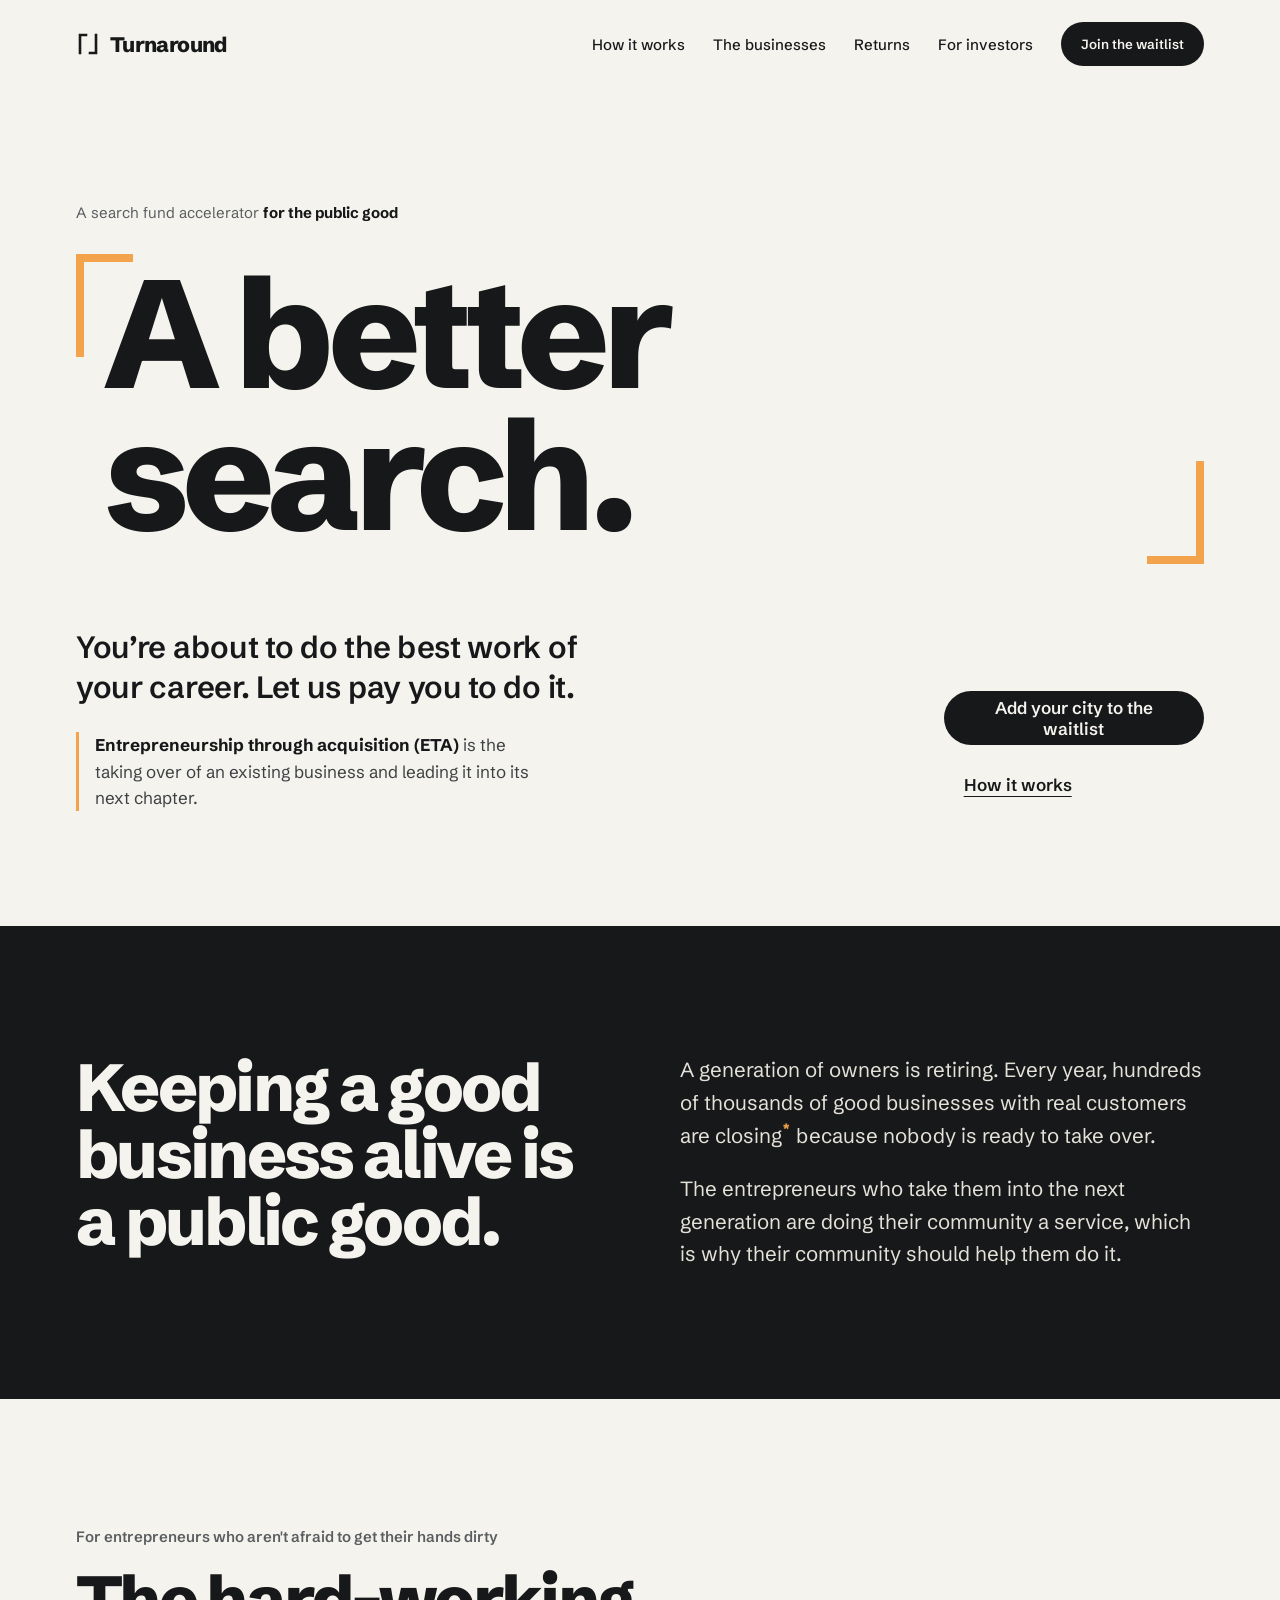
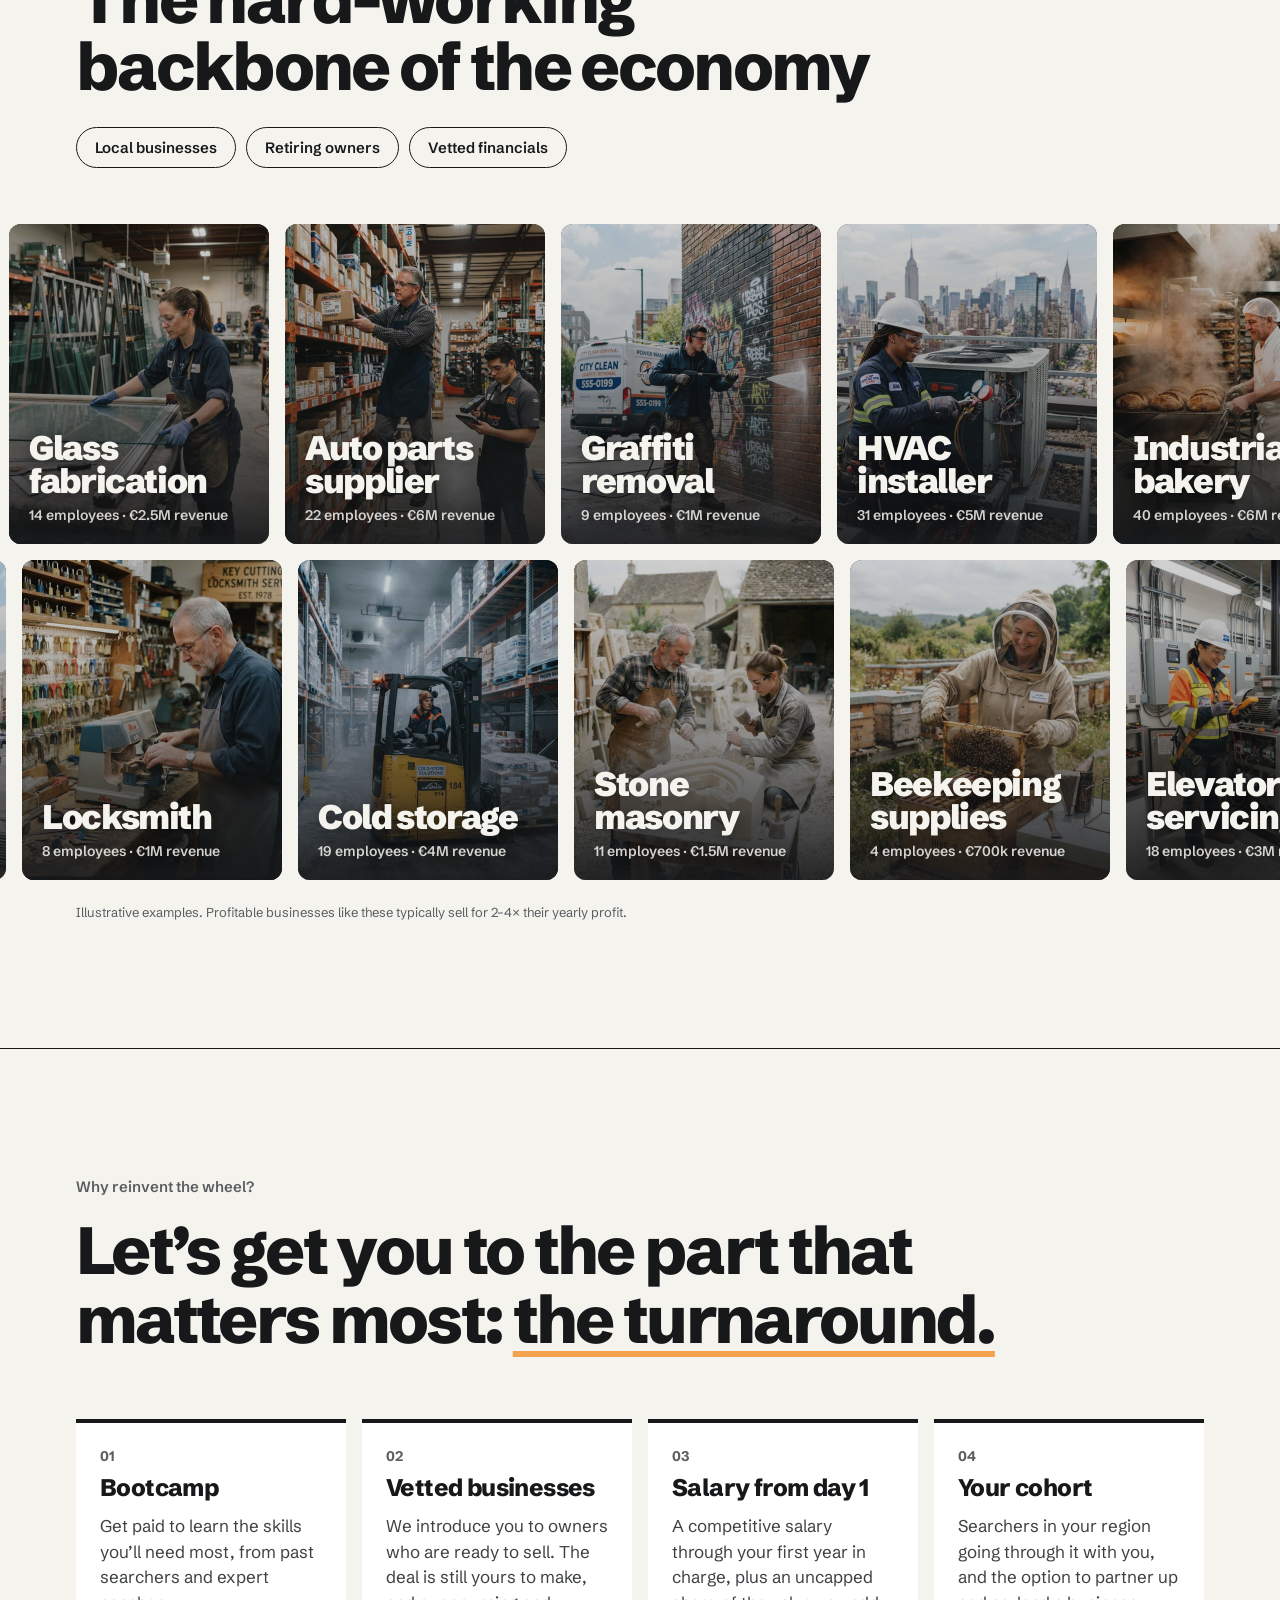
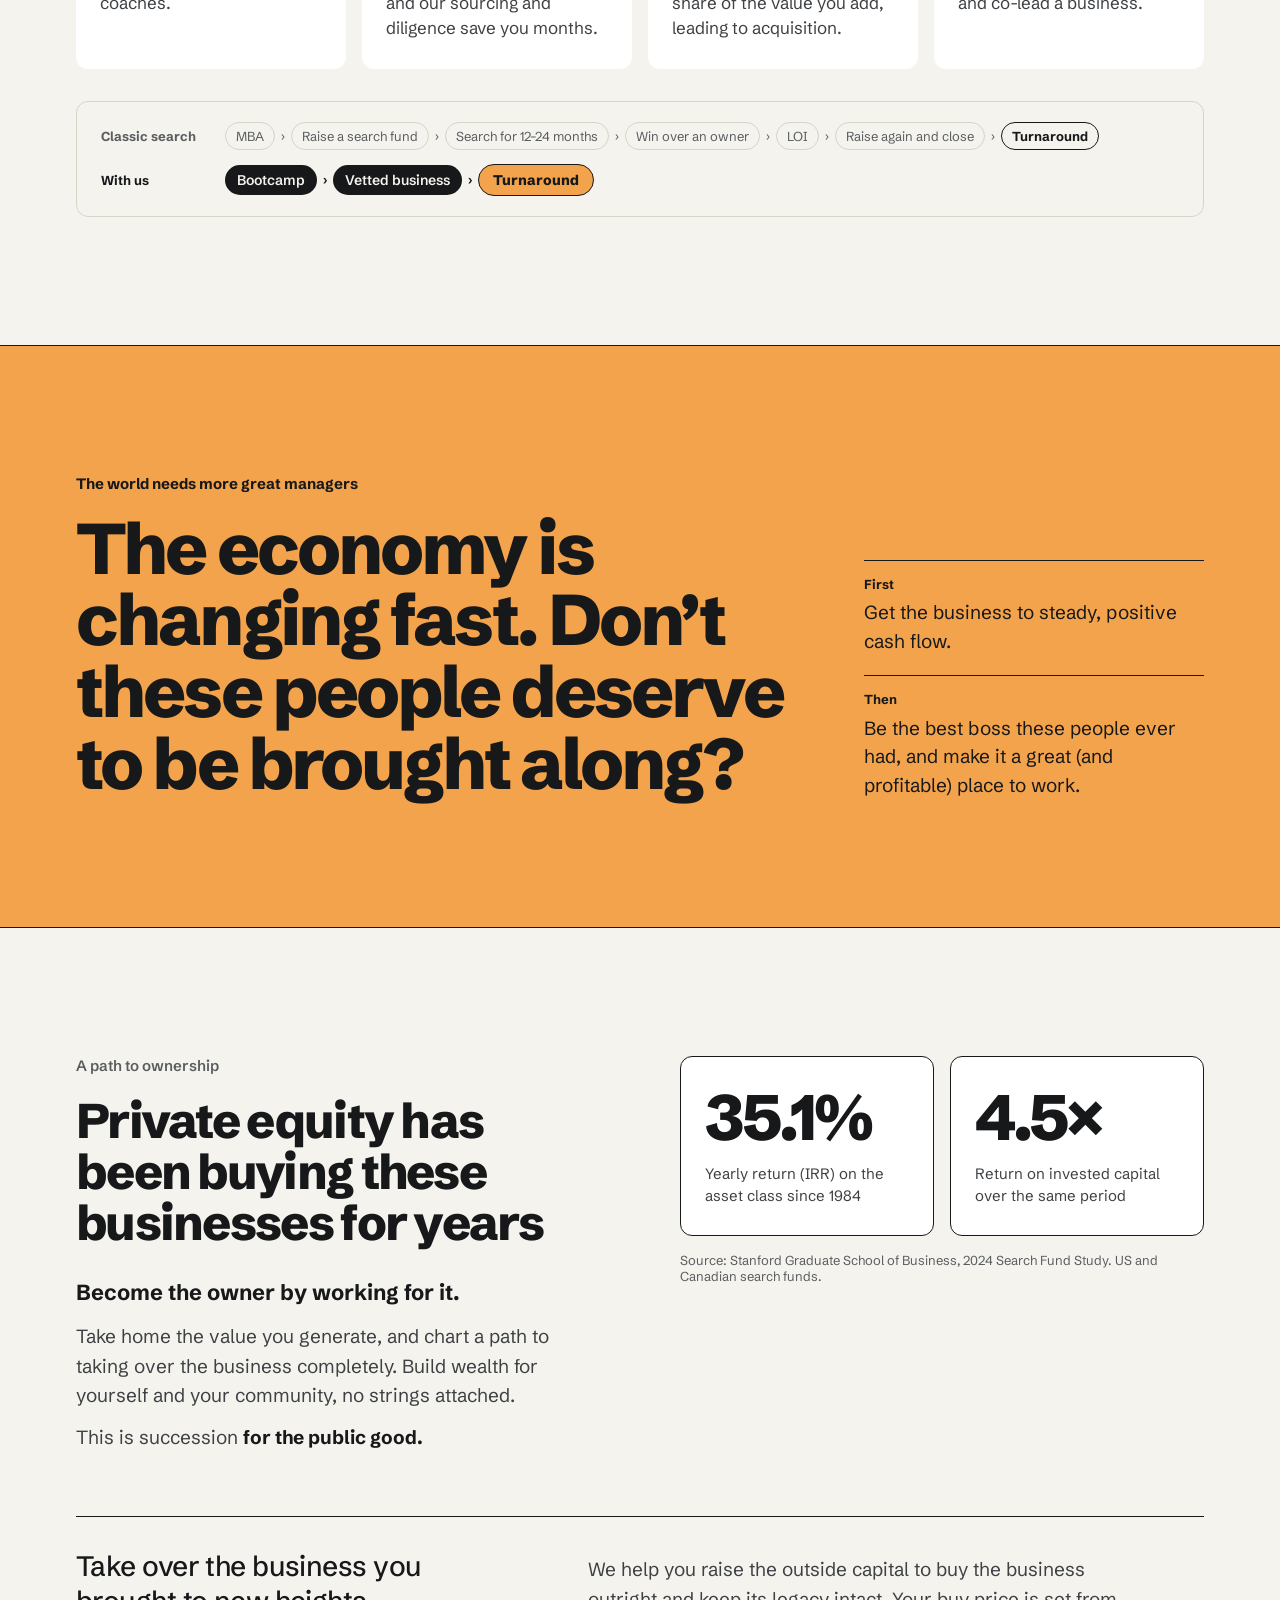
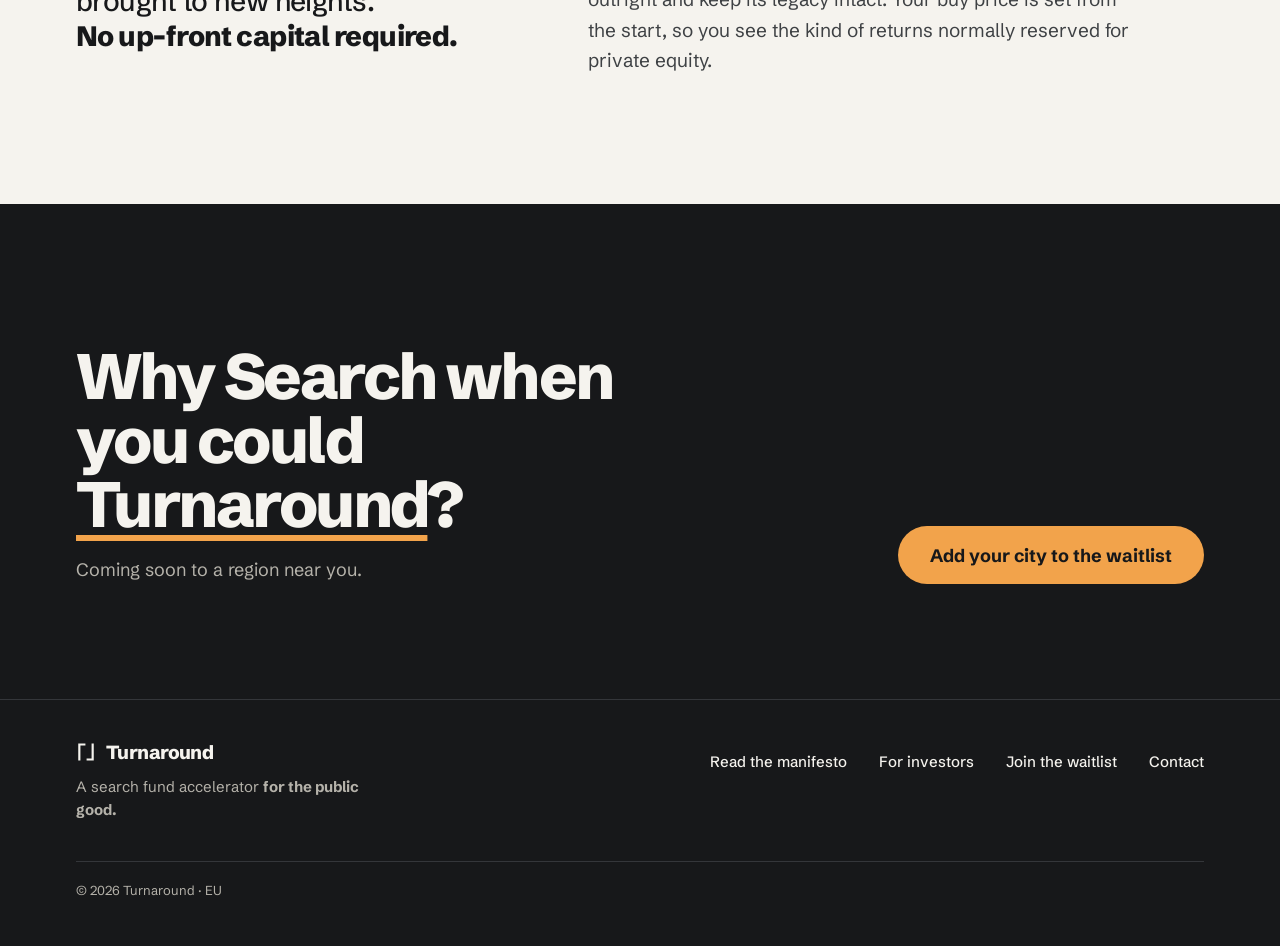
==== index.html @ 6a6eb56c "Trim the waitlist pop-up to title, city, email and button Co-Authored-By: Claude Opus 5.5 <noreply@a" ====
<!doctype html>
<html lang="en">
<head>
  <meta charset="utf-8" />
  <meta name="viewport" content="width=device-width, initial-scale=1, viewport-fit=cover" />
  <title>Turnaround · A better search</title>
  <meta name="description" content="A search fund accelerator for the public good. We pay entrepreneurs to take over and grow the local businesses their communities can't afford to lose." />

  <link rel="preconnect" href="https://fonts.googleapis.com" />
  <link rel="preconnect" href="https://fonts.gstatic.com" crossorigin />
  <link
    href="https://fonts.googleapis.com/css2?family=Schibsted+Grotesk:ital,wght@0,400..900;1,400..900&display=swap"
    rel="stylesheet"
  />

  <link rel="stylesheet" href="styles.css?v=30" />

  <!-- Microsoft Clarity -->
  <script type="text/javascript">
    (function(c,l,a,r,i,t,y){
        c[a]=c[a]||function(){(c[a].q=c[a].q||[]).push(arguments)};
        t=l.createElement(r);t.async=1;t.src="https://www.clarity.ms/tag/"+i;
        y=l.getElementsByTagName(r)[0];y.parentNode.insertBefore(t,y);
    })(window, document, "clarity", "script", "wi50pruf4h");
  </script>
</head>
<body>
  <div class="page">

    <!-- ================= NAV ================= -->
    <header>
      <nav class="wrap nav" aria-label="Main">
        <a href="#top" class="brand">
          <svg width="24" height="24" viewBox="0 0 24 24" aria-hidden="true"><path d="M10 3H4v18" fill="none" stroke="currentColor" stroke-width="2.6" stroke-linecap="square"/><path d="M14 21h6V3" fill="none" stroke="currentColor" stroke-width="2.6" stroke-linecap="square"/></svg>
          <span class="brand__name">Turnaround</span>
        </a>
        <div class="nav__links">
          <a href="#how">How it works</a>
          <a href="#local">The businesses</a>
          <a href="#value">Returns</a>
          <a href="investors.html">For investors</a>
          <button type="button" class="pill" data-waitlist-open>Join the waitlist</button>
        </div>
      </nav>
    </header>

    <main>

      <!-- ================= HERO ================= -->
      <section id="top" class="wrap hero" aria-labelledby="hero-title">
        <p class="tagline">A search fund accelerator <b>for the public good</b></p>
        <h1 id="hero-title" class="hero__title"><span class="bracketed">A better search.</span></h1>
        <div class="hero__foot">
          <div class="hero__copy">
            <p class="hero__lead">You&rsquo;re about to do the best work of your career. Let us pay you to do it.</p>
            <p class="hero__aside"><strong>Entrepreneurship through acquisition (ETA)</strong> is the taking over of an existing business and leading it into its next chapter.</p>
          </div>
          <div class="hero__actions">
            <button type="button" class="pill pill--lg" data-waitlist-open>Add your city to the waitlist</button>
            <a href="#how" class="text-link">How it works</a>
          </div>
        </div>
      </section>

      <!-- ================= PUBLIC GOOD ================= -->
      <section class="band" aria-labelledby="public-title">
        <div class="wrap section split">
          <h2 id="public-title" class="h2">Keeping a good business alive is a public good.</h2>
          <div>
            <p class="lead">A generation of owners is retiring. Every year, hundreds of thousands of good businesses with real customers are closing<button type="button" class="fn-ref" aria-expanded="false" aria-controls="fn-public" aria-label="Show source">*</button> because nobody is ready to take over.</p>
            <p class="lead">The entrepreneurs who take them into the next generation are doing their community a service, which is why their community should help them do it.</p>
            <p class="source" id="fn-public" hidden>In the EU alone, around 150,000 businesses and 600,000 jobs are at risk each year (<a href="https://www.eesc.europa.eu/en/news-media/eesc-info/112022/articles/102465">European Commission</a>). In the US, 2.3 million businesses owned by retiring baby boomers employ 24.7 million people (<a href="https://www.chicagofed.org/publications/profitwise-news-and-views/2020/rethinking-options-for-retiring-entrepreneurs">Federal Reserve Bank of Chicago</a>).</p>
          </div>
        </div>
      </section>

      <!-- ================= THE BUSINESSES ================= -->
      <section id="local" class="section" aria-labelledby="local-title">
        <div class="wrap">
          <p class="kicker">For entrepreneurs who aren't afraid to get their hands dirty</p>
          <h2 id="local-title" class="h2" style="max-width: 20ch;">The hard-working backbone of the economy</h2>
          <ul class="chips" aria-label="How we are organised">
            <li>Local businesses</li>
            <li>Retiring owners</li>
            <li>Vetted financials</li>
          </ul>
        </div>

        <!-- Each track is duplicated by marquee.js so the loop is seamless -->
        <div class="marquee marquee--first">
          <ul class="marquee__track" aria-label="Examples of businesses searchers take over">
            <li class="biz">
              <img src="images/glass-fabrication.jpg" alt="" loading="lazy" />
              <span class="biz__name">Glass fabrication</span>
              <span class="biz__meta">14 employees · €2.5M revenue</span>
            </li>
            <li class="biz">
              <img src="images/auto-parts.jpg" alt="" loading="lazy" />
              <span class="biz__name">Auto parts supplier</span>
              <span class="biz__meta">22 employees · €6M revenue</span>
            </li>
            <li class="biz">
              <img src="images/graffiti-removal.jpg" alt="" loading="lazy" />
              <span class="biz__name">Graffiti removal</span>
              <span class="biz__meta">9 employees · €1M revenue</span>
            </li>
            <li class="biz">
              <img src="images/hvac.jpg" alt="" loading="lazy" />
              <span class="biz__name">HVAC installer</span>
              <span class="biz__meta">31 employees · €5M revenue</span>
            </li>
            <li class="biz">
              <img src="images/bakery.jpg" alt="" loading="lazy" />
              <span class="biz__name">Industrial bakery</span>
              <span class="biz__meta">40 employees · €6M revenue</span>
            </li>
            <li class="biz">
              <img src="images/sign-maker.jpg" alt="" loading="lazy" />
              <span class="biz__name">Sign maker</span>
              <span class="biz__meta">6 employees · €800k revenue</span>
            </li>
            <li class="biz">
              <img src="images/boatyard.jpg" alt="" loading="lazy" />
              <span class="biz__name">Boatyard</span>
              <span class="biz__meta">12 employees · €2M revenue</span>
            </li>
            <li class="biz">
              <img src="images/bicycle-frames.jpg" alt="" loading="lazy" />
              <span class="biz__name">Bicycle frame builder</span>
              <span class="biz__meta">5 employees · €600k revenue</span>
            </li>
          </ul>
        </div>
        <div class="marquee">
          <ul class="marquee__track marquee__track--rev" aria-hidden="true">
            <li class="biz">
              <img src="images/elevator-servicing.jpg" alt="" loading="lazy" />
              <span class="biz__name">Elevator servicing</span>
              <span class="biz__meta">18 employees · €3M revenue</span>
            </li>
            <li class="biz">
              <img src="images/laundry.jpg" alt="" loading="lazy" />
              <span class="biz__name">Commercial laundry</span>
              <span class="biz__meta">27 employees · €3M revenue</span>
            </li>
            <li class="biz">
              <img src="images/pipe-organ.jpg" alt="" loading="lazy" />
              <span class="biz__name">Pipe organ restoration</span>
              <span class="biz__meta">7 employees · €900k revenue</span>
            </li>
            <li class="biz">
              <img src="images/scaffolding.jpg" alt="" loading="lazy" />
              <span class="biz__name">Scaffolding rental</span>
              <span class="biz__meta">35 employees · €5M revenue</span>
            </li>
            <li class="biz">
              <img src="images/locksmith.jpg" alt="" loading="lazy" />
              <span class="biz__name">Locksmith</span>
              <span class="biz__meta">8 employees · €1M revenue</span>
            </li>
            <li class="biz">
              <img src="images/cold-storage.jpg" alt="" loading="lazy" />
              <span class="biz__name">Cold storage</span>
              <span class="biz__meta">19 employees · €4M revenue</span>
            </li>
            <li class="biz">
              <img src="images/stone-masonry.jpg" alt="" loading="lazy" />
              <span class="biz__name">Stone masonry</span>
              <span class="biz__meta">11 employees · €1.5M revenue</span>
            </li>
            <li class="biz">
              <img src="images/beekeeping.jpg" alt="" loading="lazy" />
              <span class="biz__name">Beekeeping supplies</span>
              <span class="biz__meta">4 employees · €700k revenue</span>
            </li>
          </ul>
        </div>
        <p class="wrap note marquee-note">Illustrative examples. Profitable businesses like these typically sell for 2–4× their yearly profit.</p>
      </section>

      <!-- ================= HOW IT WORKS ================= -->
      <section id="how" class="ruled" aria-labelledby="how-title">
        <div class="wrap section how">
        <p class="kicker">Why reinvent the wheel?</p>
        <h2 id="how-title" class="h2 how__title">Let&rsquo;s get you to the part that matters most: <span class="underline-accent">the turnaround.</span></h2>

        <div class="cards">
          <div class="card">
            <p class="card__num">01</p>
            <h3 class="card__title">Bootcamp</h3>
            <p class="card__body">Get paid to learn the skills you&rsquo;ll need most, from past searchers and expert coaches.</p>
          </div>
          <div class="card">
            <p class="card__num">02</p>
            <h3 class="card__title">Vetted businesses</h3>
            <p class="card__body">We introduce you to owners who are ready to sell. The deal is still yours to make, and our sourcing and diligence save you months.</p>
          </div>
          <div class="card">
            <p class="card__num">03</p>
            <h3 class="card__title">Salary from day 1</h3>
            <p class="card__body">A competitive salary through your first year in charge, plus an uncapped share of the value you add, leading to acquisition.</p>
          </div>
          <div class="card">
            <p class="card__num">04</p>
            <h3 class="card__title">Your cohort</h3>
            <p class="card__body">Searchers in your region going through it with you, and the option to partner up and co-lead a business.</p>
          </div>
        </div>

        <div class="paths">
          <div class="path">
            <span class="path__label">Classic search</span>
            <ol class="steps" aria-label="Classic search steps">
              <li>MBA</li><li class="sep" aria-hidden="true">›</li>
              <li>Raise a search fund</li><li class="sep" aria-hidden="true">›</li>
              <li>Search for 12–24 months</li><li class="sep" aria-hidden="true">›</li>
              <li>Win over an owner</li><li class="sep" aria-hidden="true">›</li>
              <li>LOI</li><li class="sep" aria-hidden="true">›</li>
              <li>Raise again and close</li><li class="sep" aria-hidden="true">›</li>
              <li class="is-end">Turnaround</li>
            </ol>
          </div>
          <div class="path path--ours">
            <span class="path__label">With us</span>
            <ol class="steps" aria-label="Turnaround steps">
              <li>Bootcamp</li><li class="sep" aria-hidden="true">›</li>
              <li>Vetted business</li><li class="sep" aria-hidden="true">›</li>
              <li class="is-end">Turnaround</li>
            </ol>
          </div>
        </div>
        </div>
      </section>

      <!-- ================= BE A GREAT BOSS ================= -->
      <section class="band--accent" aria-labelledby="jobs-title">
        <div class="wrap section split split--end jobs">
          <div>
            <p class="kicker">The world needs more great managers</p>
            <h2 id="jobs-title" class="h2 jobs__title">The economy is changing fast. Don&rsquo;t these people deserve to be brought along?</h2>
          </div>
          <ol class="rules">
            <li><b>First</b>Get the business to steady, positive cash flow.</li>
            <li><b>Then</b>Be the best boss these people ever had, and make it a great (and profitable) place to work.</li>
          </ol>
        </div>
      </section>

      <!-- ================= RETURNS ================= -->
      <section id="value" class="wrap section" aria-labelledby="value-title">
        <div class="split">
          <div>
            <p class="kicker">A path to ownership</p>
            <h2 id="value-title" class="h2 h2--sm">Private equity has been buying these businesses for years</h2>
            <div class="ownership">
              <p class="ownership__lead">Become the owner by working for it.</p>
              <p>Take home the value you generate, and chart a path to taking over the business completely. Build wealth for yourself and your community, no strings attached.</p>
              <p>This is succession <b class="nowrap">for the public good.</b></p>
            </div>
          </div>
          <div class="stats">
            <div class="stat">
              <p class="stat__num">35.1%</p>
              <p class="stat__label">Yearly return (IRR) on the asset class since 1984</p>
            </div>
            <div class="stat">
              <p class="stat__num">4.5×</p>
              <p class="stat__label">Return on invested capital over the same period</p>
            </div>
            <p class="note">Source: Stanford Graduate School of Business, 2024 Search Fund Study. US and Canadian search funds.</p>
          </div>
        </div>

        <div class="upside">
          <h3><span class="upside__soft">Take over the business you brought to new heights.</span> No up-front capital required.</h3>
          <p>We help you raise the outside capital to buy the business outright and keep its legacy intact. Your buy price is set from the start, so you see the kind of returns normally reserved for private equity.</p>
        </div>
      </section>

      <!-- ================= APPLY ================= -->
      <section id="apply" class="band" aria-labelledby="apply-title">
        <div class="wrap cta-band">
          <div>
            <h2 id="apply-title" class="h-closing">Why Search when you could <span class="underline-accent">Turnaround</span>?</h2>
            <p class="cta-band__sub">Coming soon to a region near you.</p>
          </div>
          <button type="button" class="pill pill--accent" data-waitlist-open>Add your city to the waitlist</button>
        </div>
      </section>

    </main>

    <!-- ================= FOOTER ================= -->
    <footer class="footer">
      <div class="wrap footer__inner">
        <div class="footer__brand">
          <p class="footer__mark"><svg width="20" height="20" viewBox="0 0 24 24" aria-hidden="true"><path d="M10 3H4v18" fill="none" stroke="currentColor" stroke-width="2.6" stroke-linecap="square"/><path d="M14 21h6V3" fill="none" stroke="currentColor" stroke-width="2.6" stroke-linecap="square"/></svg><span>Turnaround</span></p>
          <p class="footer__tag">A search fund accelerator <b>for the public good.</b></p>
        </div>
        <nav aria-label="Footer">
          <a href="https://jonathantari.github.io/website/site/">Read the manifesto</a>
          <a href="investors.html">For investors</a>
          <a href="#apply">Join the waitlist</a>
          <a href="mailto:me@jonathantari.com?subject=Turnaround">Contact</a>
        </nav>
        <p class="footer__legal">© 2026 Turnaround · EU</p>
      </div>
    </footer>

  </div>

  <!-- ================= WAITLIST MODAL ================= -->
  <div class="modal" id="waitlist" hidden>
    <div class="modal__scrim" data-waitlist-close></div>
    <div class="modal__dialog" role="dialog" aria-modal="true" aria-labelledby="wl-title">
      <button type="button" class="modal__close" aria-label="Close" data-waitlist-close>
        <svg width="18" height="18" viewBox="0 0 24 24" aria-hidden="true"><path d="M6 6l12 12M18 6L6 18" stroke="currentColor" stroke-width="2" stroke-linecap="round"/></svg>
      </button>

      <form class="modal__view" data-view="form" novalidate>
        <p class="modal__kicker">Waitlist</p>
        <h2 id="wl-title" class="modal__title">Bring Turnaround to your city</h2>

        <div class="field">
          <label for="wl-region">Your city</label>
          <input id="wl-region" name="region" type="text" autocomplete="address-level2" placeholder="City, country" required maxlength="120" />
        </div>

        <div class="field">
          <label for="wl-email">Email <span class="field__optional">(optional)</span></label>
          <input id="wl-email" name="email" type="email" autocomplete="email" placeholder="you@example.com" maxlength="160" />
        </div>

        <p class="field__error" data-error role="alert" hidden></p>

        <button type="submit" class="modal__submit">Add my city</button>
      </form>

      <div class="modal__view" data-view="done" hidden>
        <div class="modal__check" aria-hidden="true"><svg width="24" height="24" viewBox="0 0 24 24"><path d="M5 12.5l4.5 4.5L19 7.5" fill="none" stroke="currentColor" stroke-width="2.4" stroke-linecap="round" stroke-linejoin="round"/></svg></div>
        <h2 class="modal__title" tabindex="-1" data-done-title>You&rsquo;re on the list</h2>
        <p class="modal__body">We&rsquo;ve counted <b data-done-region></b>. When enough people nearby join, we&rsquo;ll start a chapter there.</p>
        <button type="button" class="modal__secondary" data-waitlist-close>Done</button>
      </div>
    </div>
  </div>

  <script src="marquee.js?v=2" defer></script>
  <script src="waitlist.js?v=3" defer></script>
  <script src="footnotes.js?v=1" defer></script>
</body>
</html>
---- styles.css ----
/* ---------- Turnaround — stylesheet v4 ----------
   Typography: Schibsted Grotesk, one family, heavy display weights.
   Palette: warm paper ground, near-black ink bands, one accent
   (ochre) used as flat paint behind ink text.
   Layout: 1240px column, fluid type via clamp(), flex/grid that
   wraps down to phone width.
---------------------------------------------------- */

:root {
  --bg: #F5F3EE;
  --surface: #FFFFFF;
  --ink: #17181A;
  --ink-soft: #3E4144;
  --ink-muted: #5A5D60;
  --on-ink: #F5F3EE;
  --on-ink-soft: #E4E1D9;
  --on-ink-muted: #B5B2AA;
  --rule-soft: #D8D3C7;
  --rule-dark: #34363A;
  --accent: #F2A34B;

  --col: 1240px;
  --pad-x: clamp(16px, 5vw, 56px);
  --pad-y: clamp(72px, 10vw, 136px);

  --h2-size: clamp(40px, 5.2vw, 72px);
  --lead-size: clamp(18px, 1.6vw, 21px);

  --sans: "Schibsted Grotesk", system-ui, sans-serif;
}

* { box-sizing: border-box; }

html, body {
  margin: 0;
  padding: 0;
  background: var(--ink);
  color: var(--ink);
  font-family: var(--sans);
  -webkit-font-smoothing: antialiased;
  -moz-osx-font-smoothing: grayscale;
}

html { scroll-behavior: smooth; }

@media (prefers-reduced-motion: reduce) {
  html { scroll-behavior: auto; }
}

.page {
  min-height: 100vh;
  background: var(--bg);
  overflow-x: hidden;
}

a { color: var(--ink); }

/* ---------- Layout ---------- */

.wrap {
  max-width: var(--col);
  margin: 0 auto;
  padding-left: var(--pad-x);
  padding-right: var(--pad-x);
}

.section { padding-top: var(--pad-y); padding-bottom: var(--pad-y); }

.band { background: var(--ink); color: var(--on-ink); }
.band--accent {
  background: var(--accent);
  color: var(--ink);
  border-top: 1.5px solid var(--ink);
  border-bottom: 1.5px solid var(--ink);
}
.ruled { border-top: 1.5px solid var(--ink); }

.split {
  display: flex;
  flex-wrap: wrap;
  gap: 40px 80px;
  align-items: flex-start;
}
.split > * { flex: 1 1 420px; min-width: 0; }
.split--end { align-items: flex-end; }

.cards {
  margin-top: clamp(40px, 5vw, 64px);
  display: grid;
  grid-template-columns: repeat(auto-fit, minmax(250px, 1fr));
  gap: 16px;
}

/* ---------- Nav ---------- */

.nav {
  padding-top: 22px;
  padding-bottom: 22px;
  display: flex;
  flex-wrap: wrap;
  align-items: center;
  justify-content: space-between;
  gap: 12px 32px;
}

.brand {
  display: inline-flex;
  align-items: center;
  gap: 10px;
  min-height: 44px;
  color: var(--ink);
  text-decoration: none;
}

.brand__name {
  font-size: 21px;
  font-weight: 800;
  letter-spacing: -0.03em;
}

.nav__links {
  display: flex;
  flex-wrap: wrap;
  align-items: center;
  gap: 4px 28px;
  font-size: 15px;
  font-weight: 500;
}

.nav__links a:not(.pill) {
  padding: 12px 0;
  text-decoration: none;
}
.nav__links a:not(.pill):hover { text-decoration: underline; text-underline-offset: 6px; }
.nav__links a[aria-current="page"] {
  font-weight: 700;
  text-decoration: underline;
  text-underline-offset: 6px;
}

/* ---------- Buttons ---------- */

.pill {
  display: inline-flex;
  align-items: center;
  min-height: 44px;
  padding: 0 20px;
  background: var(--ink);
  color: var(--on-ink);
  font-weight: 600;
  text-decoration: none;
  border-radius: 999px;
  transition: transform 200ms ease;
}
.pill:hover { transform: translateY(-1px); }

.pill--lg { min-height: 54px; padding: 0 28px; font-size: 17px; }

.pill--accent {
  flex: 0 0 auto;
  min-height: 58px;
  padding: 0 32px;
  background: var(--accent);
  color: var(--ink);
  font-size: 18px;
  font-weight: 700;
}

.text-link {
  display: inline-flex;
  align-items: center;
  min-height: 54px;
  padding: 0 20px;
  font-size: 17px;
  font-weight: 600;
  text-underline-offset: 5px;
}

/* ---------- Type ---------- */

.kicker {
  margin: 0 0 20px;
  font-size: 15px;
  font-weight: 600;
  color: var(--ink-muted);
}
.band .kicker { color: var(--on-ink-muted); }
.band--accent .kicker { color: var(--ink); font-weight: 700; }

.tagline {
  margin: 0 0 32px;
  font-size: 15px;
  color: var(--ink-muted);
}
.tagline b { color: var(--ink); }

.h2 {
  margin: 0;
  font-size: var(--h2-size);
  line-height: 1;
  font-weight: 800;
  letter-spacing: -0.04em;
}

.h-cta {
  margin: 0;
  font-size: clamp(52px, 8vw, 120px);
  line-height: 0.95;
  font-weight: 800;
  letter-spacing: -0.05em;
}

.lead {
  margin: 0;
  font-size: var(--lead-size);
  line-height: 1.6;
  color: var(--ink-soft);
}
.lead + .lead { margin-top: 20px; }
.band .lead { color: var(--on-ink-soft); }

/* Footnote: hidden until the asterisk is tapped */
.fn-ref {
  margin: 0;
  padding: 0 2px 0 1px;
  border: 0;
  background: transparent;
  color: var(--accent);
  font: inherit;
  font-size: 0.8em;
  font-weight: 800;
  line-height: 1;
  vertical-align: super;
  cursor: pointer;
  /* bigger hit area without moving the text */
  position: relative;
}
.fn-ref::after { content: ""; position: absolute; inset: -12px -10px; }
.fn-ref:hover { text-decoration: underline; }
.source {
  margin: 20px 0 0;
  padding: 12px 14px;
  border-left: 2px solid var(--accent);
  background: rgba(245, 243, 238, 0.06);
  font-size: 13px;
  line-height: 1.55;
  color: var(--on-ink-muted);
  animation: modal-view 240ms cubic-bezier(.2, .8, .2, 1);
}
.source[hidden] { display: none; }
.source a { color: var(--on-ink); }

.note {
  margin: 0;
  font-size: 13px;
  color: var(--ink-muted);
}

/* ---------- Hero ---------- */

.hero {
  padding-top: clamp(56px, 9vw, 128px);
  padding-bottom: clamp(64px, 9vw, 120px);
}

.hero__title {
  margin: 0;
  font-size: clamp(60px, 12vw, 184px);
  line-height: 0.92;
  font-weight: 800;
  letter-spacing: -0.05em;
}

/* Corner brackets echo the logo mark */
.bracketed {
  position: relative;
  display: inline-block;
  padding: 0.06em 0.2em 0.12em 0.18em;
}
.bracketed::before,
.bracketed::after {
  content: "";
  position: absolute;
  width: 0.32em;
  height: 0.62em;
  border: 0 solid var(--accent);
}
.bracketed::before { top: 0; left: 0; border-top-width: 0.055em; border-left-width: 0.055em; }
.bracketed::after { bottom: 0; right: 0; border-bottom-width: 0.055em; border-right-width: 0.055em; }

.hero__foot {
  margin-top: clamp(40px, 5vw, 64px);
  display: flex;
  flex-wrap: wrap;
  align-items: flex-end;
  justify-content: space-between;
  gap: 32px 64px;
}
.hero__copy { flex: 999 1 480px; min-width: 0; }
.hero__actions { flex: 1 1 260px; display: flex; flex-wrap: wrap; gap: 12px; }

.hero__lead {
  margin: 0;
  max-width: 28ch;
  font-size: clamp(22px, 2.4vw, 32px);
  line-height: 1.3;
  font-weight: 600;
  letter-spacing: -0.01em;
}

.hero__aside {
  margin: 24px 0 0;
  padding-left: 16px;
  border-left: 3px solid var(--accent);
  max-width: 48ch;
  font-size: 17px;
  line-height: 1.55;
  color: var(--ink-soft);
}
.hero__aside strong { color: var(--ink); }

/* Investors hero: smaller title, statement underneath */
.hero__title--sm {
  max-width: 14ch;
  font-size: clamp(52px, 8.5vw, 128px);
  line-height: 0.95;
}
.hero__statement {
  margin: clamp(32px, 4vw, 48px) 0 0;
  max-width: 36ch;
  font-size: clamp(20px, 2.2vw, 28px);
  line-height: 1.35;
  font-weight: 600;
  letter-spacing: -0.01em;
}

.underline-accent {
  text-decoration: underline;
  text-decoration-color: var(--accent);
  text-decoration-thickness: 0.09em;
  text-underline-offset: 0.12em;
}

/* ---------- Cards ---------- */

.card {
  padding: 24px 24px 28px;
  border-top: 4px solid var(--ink);
  background: var(--surface);
  border-radius: 0 0 12px 12px;
}
.card__num { margin: 0 0 10px; font-size: 14px; font-weight: 700; color: var(--ink-muted); }
.card__title { margin: 0; font-size: 24px; line-height: 1.1; font-weight: 800; letter-spacing: -0.025em; }
.card__body { margin: 12px 0 0; font-size: 17px; line-height: 1.5; color: var(--ink-soft); }

.cards--compact .card__title { font-size: 22px; line-height: 1.15; letter-spacing: -0.02em; }
.cards--compact .card__body { margin-top: 10px; font-size: 16px; }

.boxed {
  padding: 28px 24px;
  background: var(--surface);
  border: 1.5px solid var(--ink);
  border-radius: 12px;
}
.boxed--accent { background: var(--accent); }
.boxed__label { margin: 0; font-size: 13px; font-weight: 700; color: var(--ink-muted); }
.boxed--accent .boxed__label { color: var(--ink); }
.boxed__text { margin: 10px 0 0; font-size: 22px; line-height: 1.25; font-weight: 800; letter-spacing: -0.02em; }

/* ---------- How it works ---------- */

.how__title { max-width: 22ch; line-height: 1.04; }

@media (max-width: 640px) {
  .how__title { font-size: clamp(34px, 9.5vw, 44px); line-height: 1.06; }
  .how .cards { margin-top: 36px; gap: 0; }
  .how .card {
    display: grid;
    grid-template-columns: 52px 1fr;
    column-gap: 12px;
    padding: 22px 0 24px;
    background: transparent;
    border-top: 1.5px solid var(--ink);
    border-radius: 0;
  }
  .how .card__num {
    grid-row: span 2;
    margin: 0;
    font-size: 30px;
    line-height: 1;
    font-weight: 900;
    letter-spacing: -0.04em;
    color: var(--ink);
  }
  .how .card__title { font-size: 24px; }
  .how .card__body { margin-top: 8px; font-size: 17px; }
  .how .paths { margin-top: 28px; padding: 18px 16px; gap: 18px; }
  .how .path__label { flex-basis: 100%; }
  .how .steps { font-size: 14px; }
  .how .path--ours .steps { font-size: 16px; }
  .how .path--ours .steps li:not(.sep) { padding: 8px 14px; }
}

/* ---------- Path comparison ---------- */

.paths {
  margin-top: 32px;
  padding: 20px 24px;
  border: 1px solid var(--rule-soft);
  border-radius: 12px;
  display: grid;
  gap: 14px;
}
.path { display: flex; flex-wrap: wrap; align-items: center; gap: 8px 12px; }
.path__label { flex: 0 0 112px; font-size: 13px; font-weight: 700; color: var(--ink-muted); }
.path--ours .path__label { color: var(--ink); }

.steps {
  list-style: none;
  margin: 0;
  padding: 0;
  display: flex;
  flex-wrap: wrap;
  align-items: center;
  gap: 6px;
  font-size: 13px;
  color: var(--ink-muted);
}
.steps li:not(.sep) { padding: 5px 10px; border: 1px solid var(--rule-soft); border-radius: 999px; }
.steps li.is-end { border-color: var(--ink); color: var(--ink); font-weight: 700; }

.path--ours .steps { font-size: 14px; font-weight: 600; color: var(--ink); }
.path--ours .steps li:not(.sep) { padding: 6px 12px; background: var(--ink); color: var(--on-ink); border: 0; }
.path--ours .steps li.is-end { padding: 6px 14px; background: var(--accent); color: var(--ink); border: 1px solid var(--ink); font-weight: 800; }

/* ---------- Chips ---------- */

.chips { list-style: none; margin: 28px 0 0; padding: 0; display: flex; flex-wrap: wrap; gap: 10px; }
.chips li { padding: 10px 18px; border: 1.5px solid var(--ink); border-radius: 999px; font-size: 15px; font-weight: 600; }

/* ---------- Business marquee ---------- */

/* marquee.js drives the scroll position, so the row auto-plays
   and can still be swiped or dragged by hand */
.marquee {
  margin-top: 16px;
  overflow-x: auto;
  overflow-y: hidden;
  overscroll-behavior-x: contain;
  -webkit-overflow-scrolling: touch;
  scrollbar-width: none;
}
.marquee::-webkit-scrollbar { display: none; }
.marquee--first { margin-top: 56px; }

.marquee__track {
  list-style: none;
  margin: 0;
  padding: 0 0 0 16px;
  display: flex;
  gap: 16px;
  width: max-content;
}

.biz {
  position: relative;
  overflow: hidden;
  flex: 0 0 auto;
  width: 260px;
  height: 320px;
  padding: 20px;
  border-radius: 12px;
  display: flex;
  flex-direction: column;
  justify-content: flex-end;
  gap: 10px;
  background: var(--ink);
  color: var(--on-ink);
  gap: 8px;
  text-shadow: 0 2px 16px rgba(0, 0, 0, 0.45);
}
.biz img { position: absolute; inset: 0; width: 100%; height: 100%; object-fit: cover; }
.biz::before {
  content: "";
  position: absolute;
  inset: 0;
  z-index: 1;
  background: linear-gradient(180deg, rgba(23,24,26,0.2) 0%, rgba(23,24,26,0.35) 45%, rgba(23,24,26,0.92) 100%);
}
.biz__name, .biz__meta { position: relative; z-index: 2; }
.biz__name { font-size: 34px; line-height: 0.98; font-weight: 900; letter-spacing: -0.04em; }
.biz__meta { font-size: 14px; font-weight: 600; color: rgba(245, 243, 238, 0.85); }

.marquee-note { margin: 24px auto 0; }

/* ---------- Jobs band ---------- */

.jobs__title { max-width: 18ch; font-size: clamp(40px, 5.6vw, 80px); }
.jobs > :first-child { flex: 999 1 520px; }
.jobs > :last-child { flex: 1 1 340px; }

.rules {
  list-style: none;
  margin: 0;
  padding: 0;
  display: grid;
  gap: 20px;
  font-size: clamp(17px, 1.5vw, 19px);
  line-height: 1.5;
}
.rules li { padding-top: 14px; border-top: 1.5px solid var(--ink); }
.rules b { display: block; margin-bottom: 4px; font-size: 13px; }

/* ---------- Stats ---------- */

.stats { display: grid; grid-template-columns: repeat(2, minmax(0, 1fr)); gap: 16px; }
.stat { background: var(--surface); border: 1.5px solid var(--ink); border-radius: 12px; padding: 28px 24px; }
.stat__num { margin: 0; font-size: clamp(44px, 5vw, 68px); line-height: 1; font-weight: 800; letter-spacing: -0.045em; }
.stat__label { margin: 14px 0 0; font-size: 15px; line-height: 1.45; color: var(--ink-soft); }
.stats .note { grid-column: 1 / -1; }

.upside {
  margin-top: 64px;
  padding-top: 32px;
  border-top: 1.5px solid var(--ink);
  display: flex;
  flex-wrap: wrap;
  gap: 16px 80px;
  align-items: baseline;
}
.upside > * { flex: 1 1 420px; min-width: 0; }
.upside h3 { margin: 0; max-width: 24ch; font-size: clamp(22px, 2.2vw, 28px); line-height: 1.25; font-weight: 800; letter-spacing: -0.02em; }
.upside__soft { display: block; font-weight: 500; }

/* Returns: smaller headline, ownership copy */
.h2--sm { max-width: 18ch; font-size: clamp(32px, 3.8vw, 52px); line-height: 1.05; letter-spacing: -0.035em; }
.ownership {
  margin-top: 28px;
  max-width: 46ch;
  display: grid;
  gap: 12px;
  font-size: clamp(17px, 1.5vw, 19px);
  line-height: 1.55;
  color: var(--ink-soft);
}
.ownership p { margin: 0; }
.ownership__lead { font-size: clamp(19px, 1.7vw, 22px); font-weight: 700; color: var(--ink); }
.ownership b { color: var(--ink); }
.nowrap { white-space: nowrap; }
.upside p { margin: 0; max-width: 46ch; font-size: clamp(17px, 1.5vw, 19px); line-height: 1.6; color: var(--ink-soft); }

/* ---------- Closing CTA ---------- */

.cta-band {
  padding-top: clamp(80px, 11vw, 144px);
  padding-bottom: clamp(72px, 9vw, 120px);
  display: flex;
  flex-wrap: wrap;
  align-items: flex-end;
  justify-content: space-between;
  gap: 40px 64px;
}
.cta-band > :first-child { flex: 999 1 560px; min-width: 0; }
.cta-band__sub { margin: 28px 0 0; max-width: 44ch; font-size: 18px; line-height: 1.55; color: var(--on-ink-muted); }

.h-closing {
  margin: 0;
  max-width: 16ch;
  font-size: clamp(36px, 5vw, 72px);
  line-height: 1;
  font-weight: 800;
  letter-spacing: -0.04em;
}
.h-closing + .cta-band__sub { margin-top: 20px; }

button.pill { border: 0; font-family: inherit; cursor: pointer; }

/* ---------- Footer ---------- */

.footer { background: var(--ink); color: var(--on-ink-muted); border-top: 1px solid var(--rule-dark); }
.footer__inner {
  padding-top: 40px;
  padding-bottom: 48px;
  display: flex;
  flex-wrap: wrap;
  justify-content: space-between;
  align-items: flex-start;
  gap: 32px 64px;
}
.footer__brand { flex: 1 1 280px; min-width: 0; }
.footer__brand p { margin: 0; }
.footer__mark { display: flex; align-items: center; gap: 10px; color: var(--on-ink); }
.footer__mark span { font-size: 19px; font-weight: 800; letter-spacing: -0.03em; }
.footer__mark--accent svg { width: 26px; height: 26px; }
.footer__mark--accent span {
  font-size: 26px;
  font-weight: 900;
  letter-spacing: -0.04em;
  text-decoration: underline;
  text-decoration-color: var(--accent);
  text-decoration-thickness: 0.14em;
  text-underline-offset: 0.18em;
}
.footer__tag { margin-top: 12px !important; max-width: 36ch; font-size: 15px; line-height: 1.5; }
.footer nav { display: flex; flex-wrap: wrap; gap: 4px 32px; font-size: 15px; font-weight: 500; }
.footer nav a { padding: 12px 0; color: var(--on-ink); text-decoration: none; }
.footer nav a:hover { text-decoration: underline; text-underline-offset: 6px; }
.footer__legal { flex: 1 1 100%; margin: 8px 0 0; padding-top: 20px; border-top: 1px solid var(--rule-dark); font-size: 13px; }

/* ---------- Waitlist modal ---------- */

.modal {
  --ease: cubic-bezier(.2, .8, .2, 1);
  position: fixed;
  inset: 0;
  z-index: 100;
  display: grid;
  place-items: center;
  padding: 16px;
}
.modal[hidden] { display: none; }

.modal__scrim {
  position: absolute;
  inset: 0;
  background: rgba(23, 24, 26, 0.55);
  -webkit-backdrop-filter: blur(4px);
  backdrop-filter: blur(4px);
  opacity: 0;
  transition: opacity 260ms var(--ease);
}

.modal__dialog {
  position: relative;
  width: min(460px, 100%);
  max-height: calc(100vh - 32px);
  max-height: calc(100dvh - 32px);
  overflow: auto;
  padding: 32px 28px 28px;
  background: var(--bg);
  color: var(--ink);
  border-radius: 18px;
  box-shadow: 0 24px 80px rgba(0, 0, 0, 0.35);
  opacity: 0;
  transform: translateY(16px) scale(0.97);
  transition: opacity 260ms var(--ease), transform 320ms var(--ease);
}

.modal.is-open .modal__scrim { opacity: 1; }
.modal.is-open .modal__dialog { opacity: 1; transform: none; }

@media (prefers-reduced-motion: reduce) {
  .modal__scrim, .modal__dialog { transition: opacity 120ms linear; transform: none; }
}

.modal__close {
  position: absolute;
  top: 14px;
  right: 14px;
  width: 44px;
  height: 44px;
  border: 0;
  border-radius: 999px;
  background: transparent;
  color: var(--ink);
  cursor: pointer;
  display: flex;
  align-items: center;
  justify-content: center;
}
.modal__close:hover { background: rgba(23, 24, 26, 0.06); }

.modal__view[hidden] { display: none; }
.modal__view { animation: modal-view 280ms var(--ease); }
@keyframes modal-view { from { opacity: 0; transform: translateY(6px); } to { opacity: 1; transform: none; } }

.modal__kicker { margin: 0; font-size: 13px; font-weight: 700; color: var(--ink-muted); }
.modal__title { margin: 8px 0 0; padding-right: 40px; font-size: 30px; line-height: 1.1; font-weight: 800; letter-spacing: -0.03em; outline: none; }
.modal__body { margin: 10px 0 0; font-size: 16px; line-height: 1.5; color: var(--ink-soft); }
.modal__body b { color: var(--ink); }

.field { margin-top: 20px; display: grid; gap: 8px; }
.field:first-of-type { margin-top: 24px; }
.field label { font-size: 14px; font-weight: 700; }
.field__optional { font-weight: 500; color: var(--ink-muted); }
.field input {
  min-height: 50px;
  padding: 0 14px;
  border: 1.5px solid var(--ink);
  border-radius: 10px;
  background: var(--surface);
  color: var(--ink);
  font: inherit;
  font-size: 17px;
  transition: box-shadow 160ms ease;
}
.field input:focus { outline: none; box-shadow: 0 0 0 3px var(--accent); }
.field__hint { margin: 0; display: flex; align-items: center; gap: 6px; font-size: 13px; color: var(--ink-muted); }
.field__error { margin: 14px 0 0; font-size: 14px; font-weight: 600; color: #A3341C; }

.modal__submit,
.modal__secondary {
  margin-top: 24px;
  width: 100%;
  min-height: 54px;
  border-radius: 999px;
  font: inherit;
  font-size: 17px;
  font-weight: 700;
  cursor: pointer;
  transition: transform 200ms ease, opacity 200ms ease;
}
.modal__submit { border: 0; background: var(--ink); color: var(--on-ink); }
.modal__submit:hover { transform: translateY(-1px); }
.modal__submit[disabled] { opacity: 0.6; cursor: progress; transform: none; }
.modal__secondary { border: 1.5px solid var(--ink); background: transparent; color: var(--ink); }

.modal__fine { margin: 12px 0 0; font-size: 12px; line-height: 1.5; color: var(--ink-muted); }

.modal__check {
  width: 52px;
  height: 52px;
  border-radius: 999px;
  background: var(--accent);
  color: var(--ink);
  display: flex;
  align-items: center;
  justify-content: center;
}
.modal__check + .modal__title { margin-top: 20px; }

body.modal-open { overflow: hidden; }

/* ---------- Focus & selection ---------- */

:focus-visible { outline: 3px solid var(--accent); outline-offset: 3px; }
::selection { background: var(--accent); color: var(--ink); }
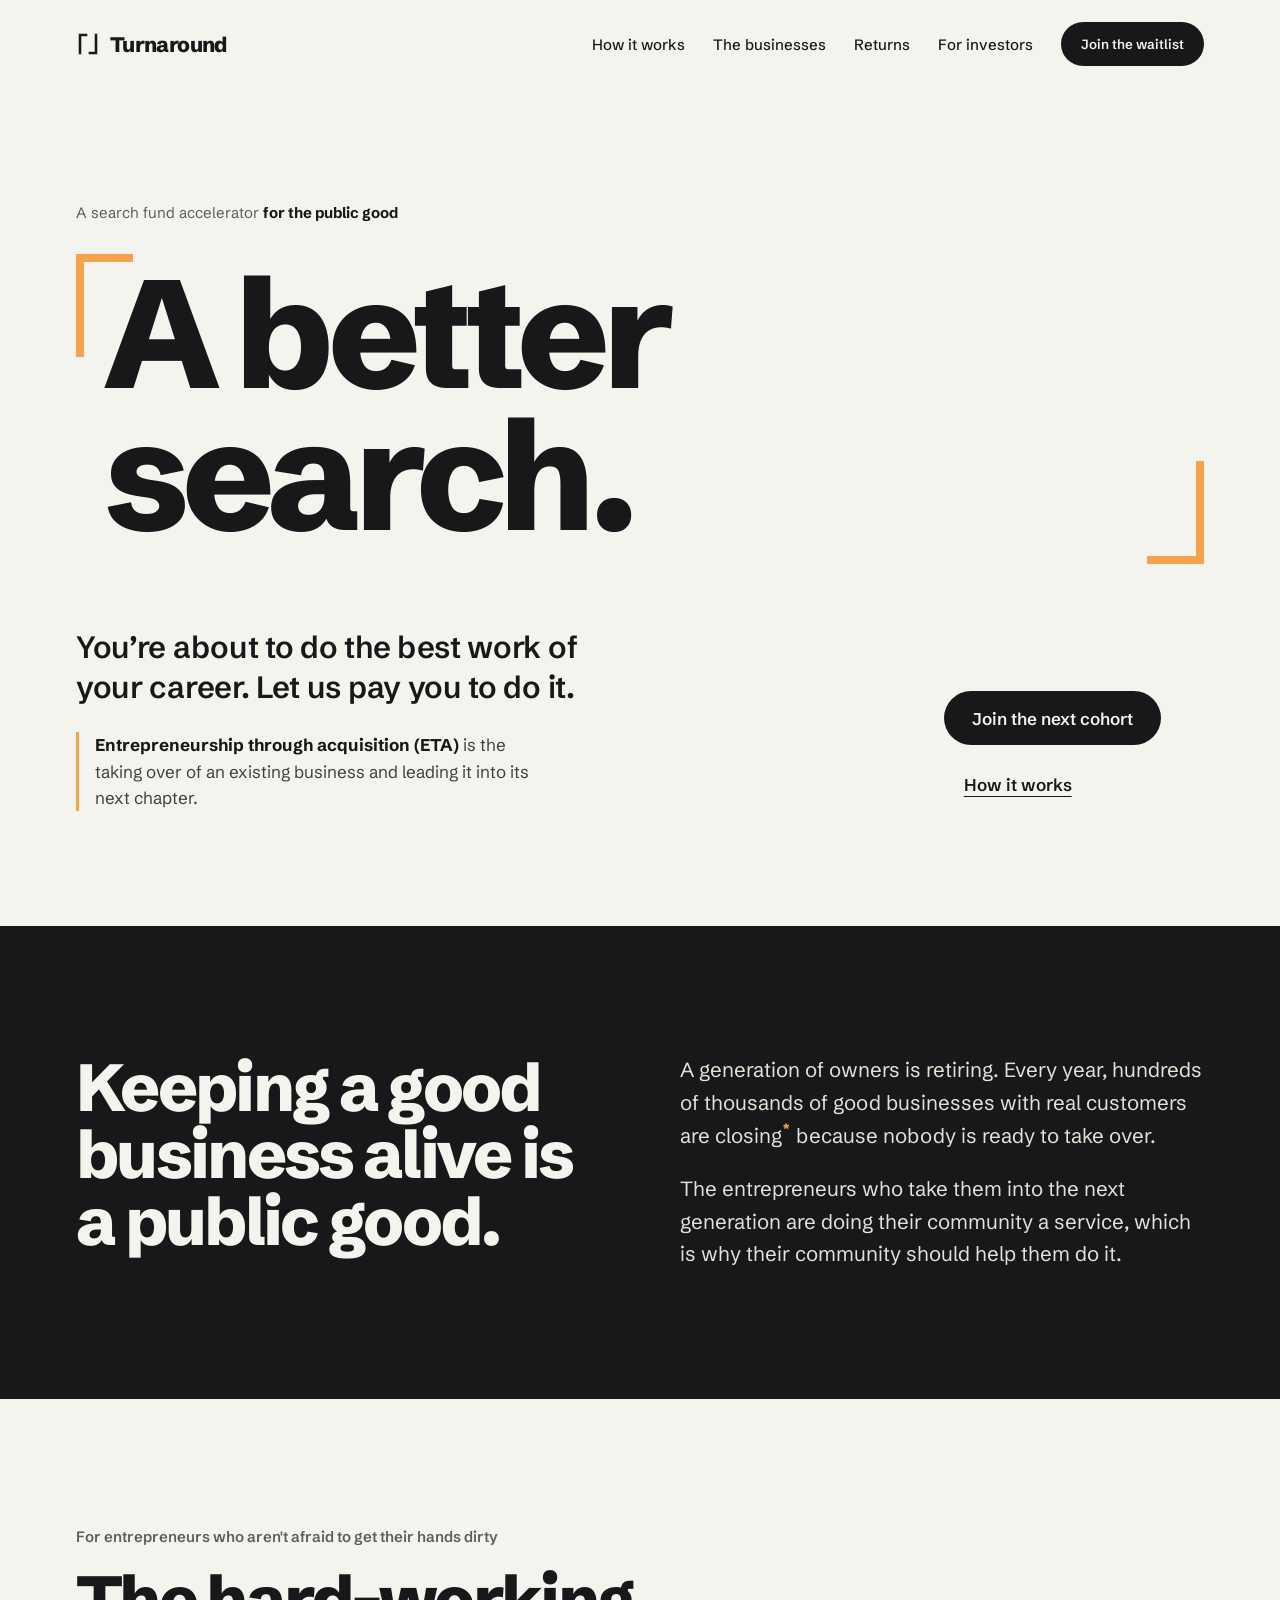
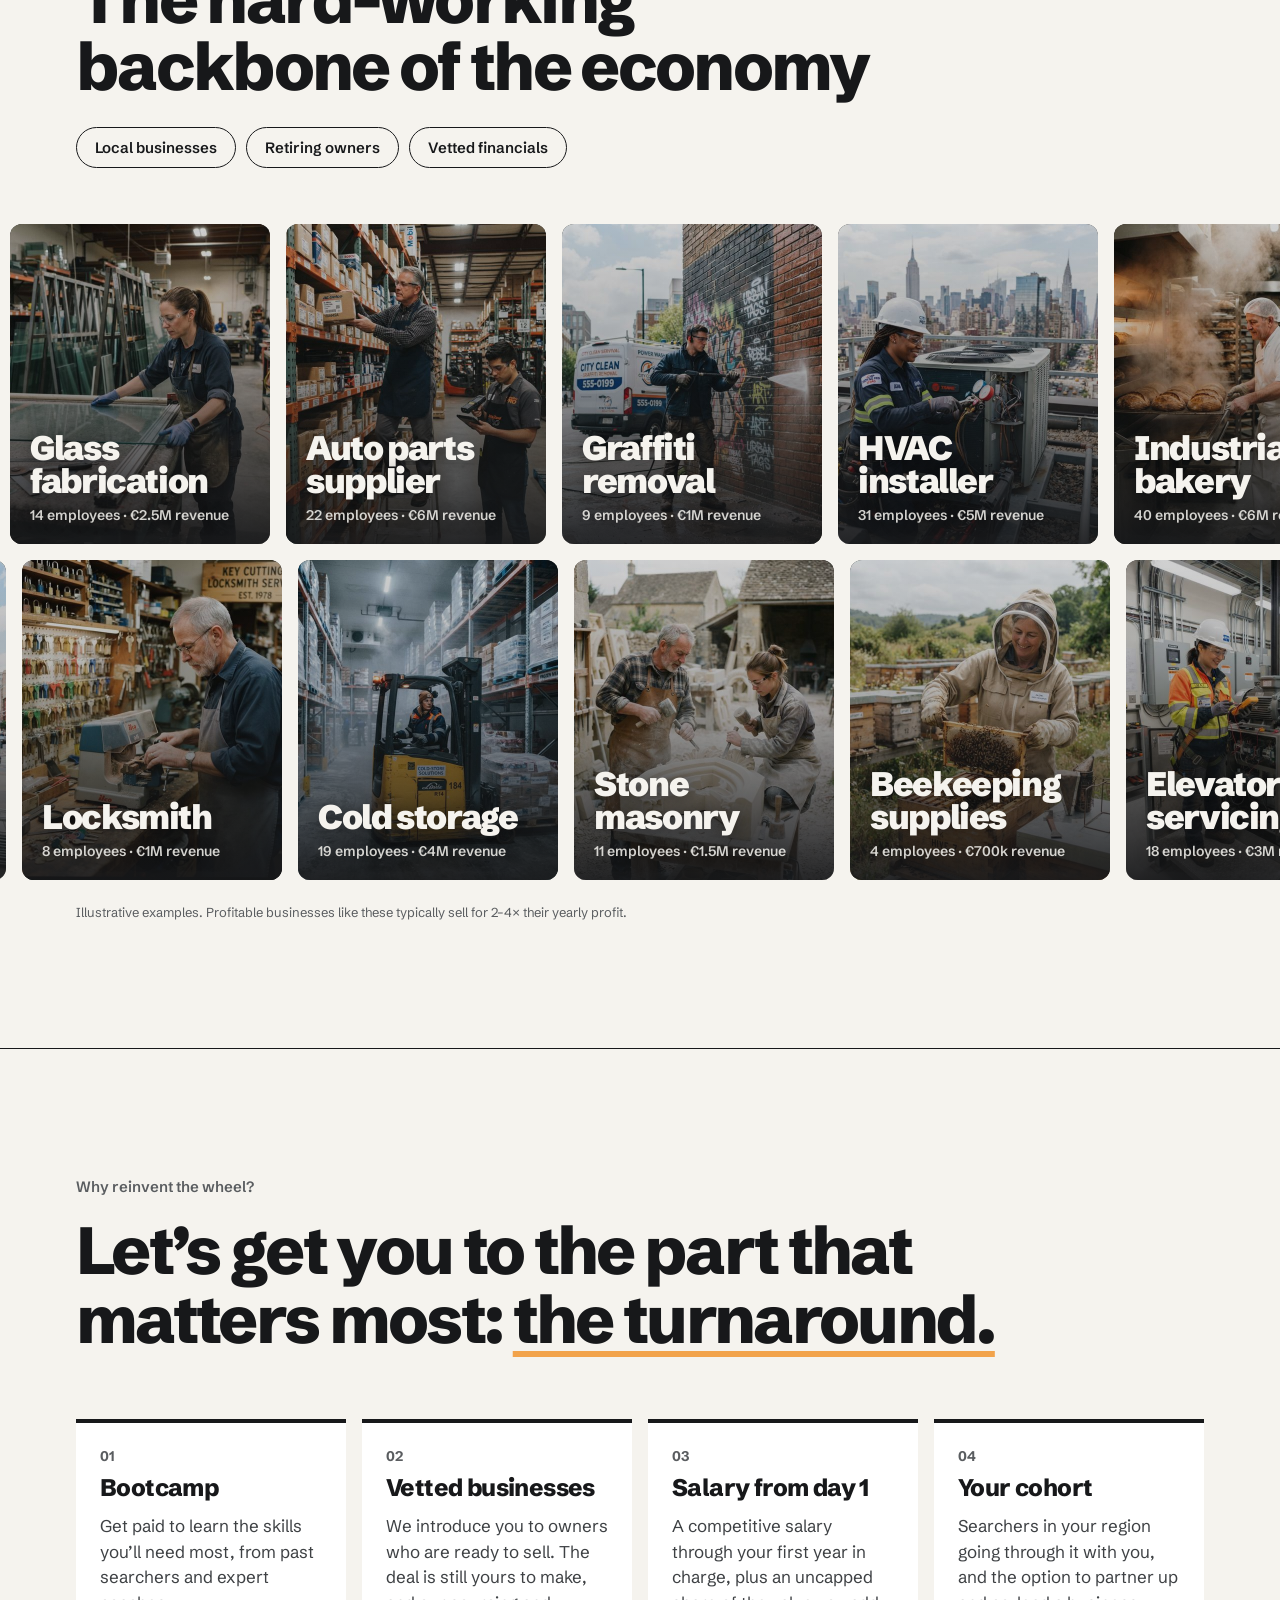
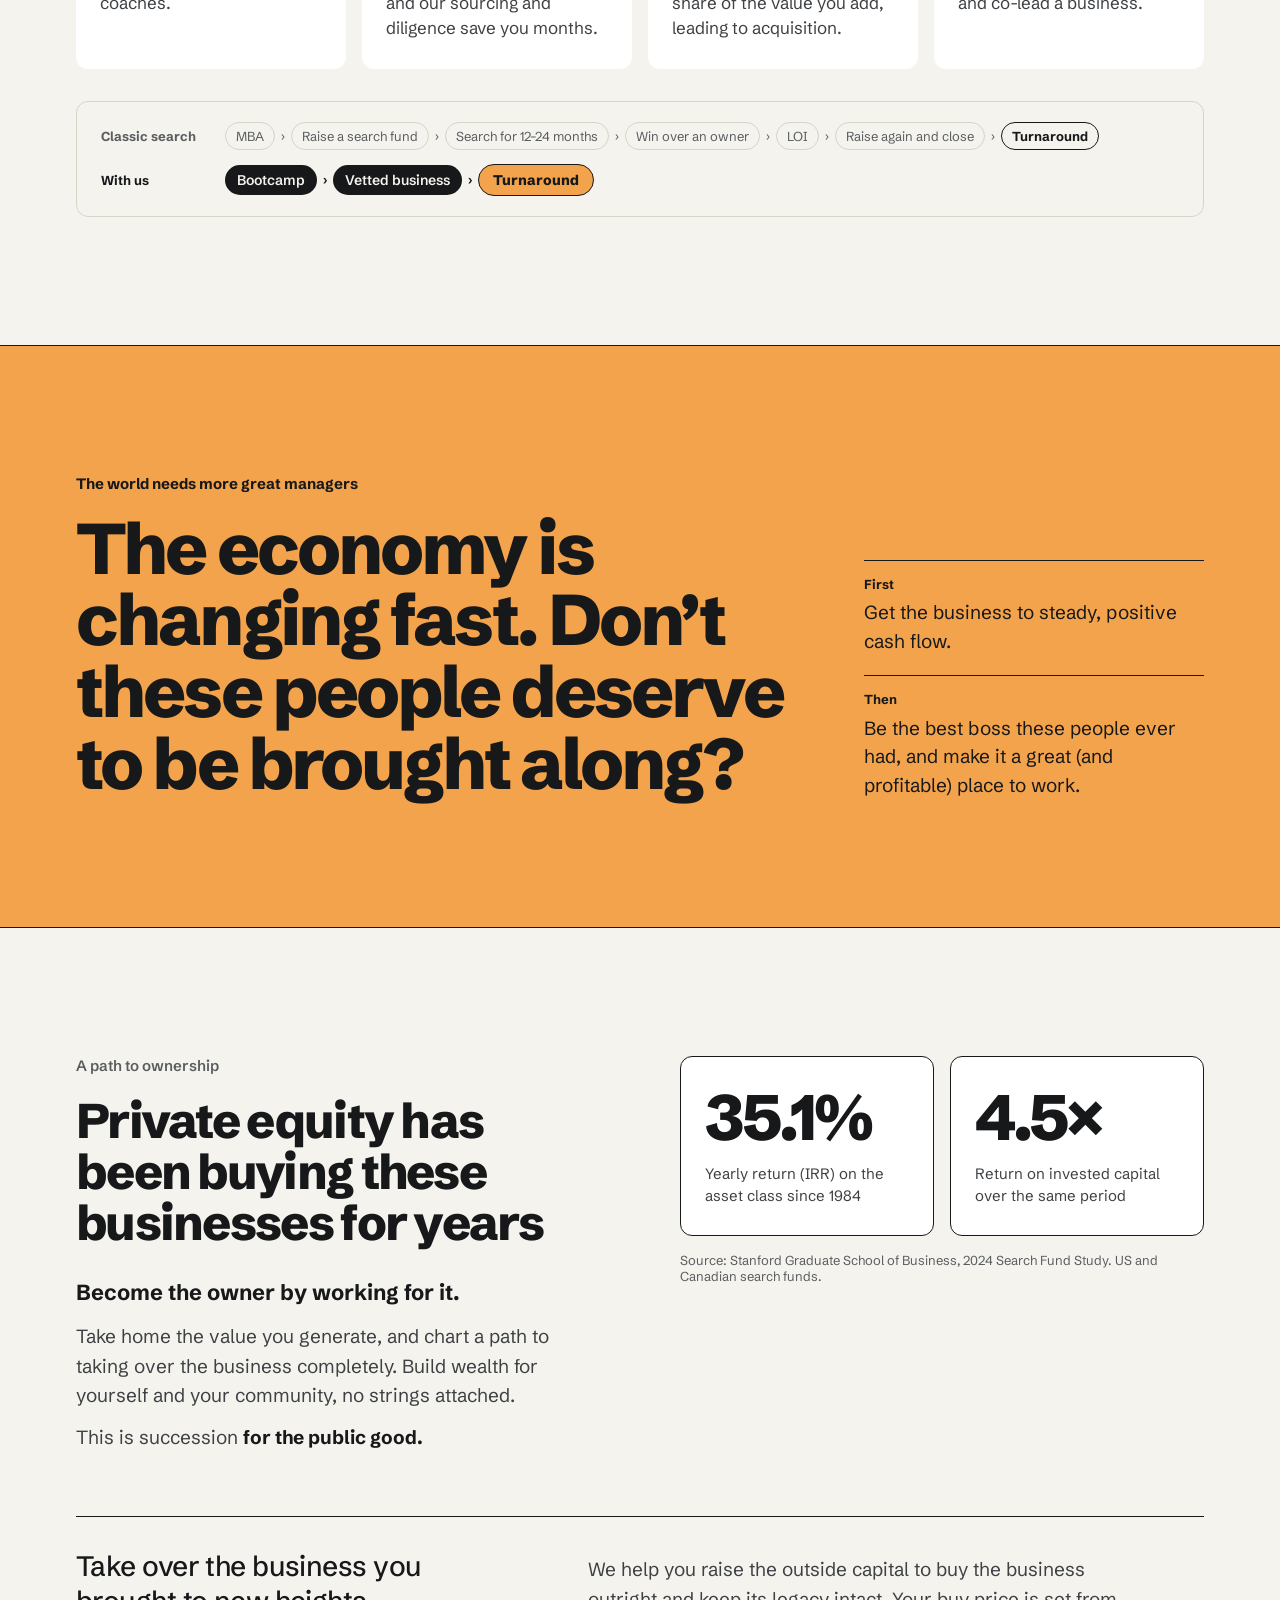
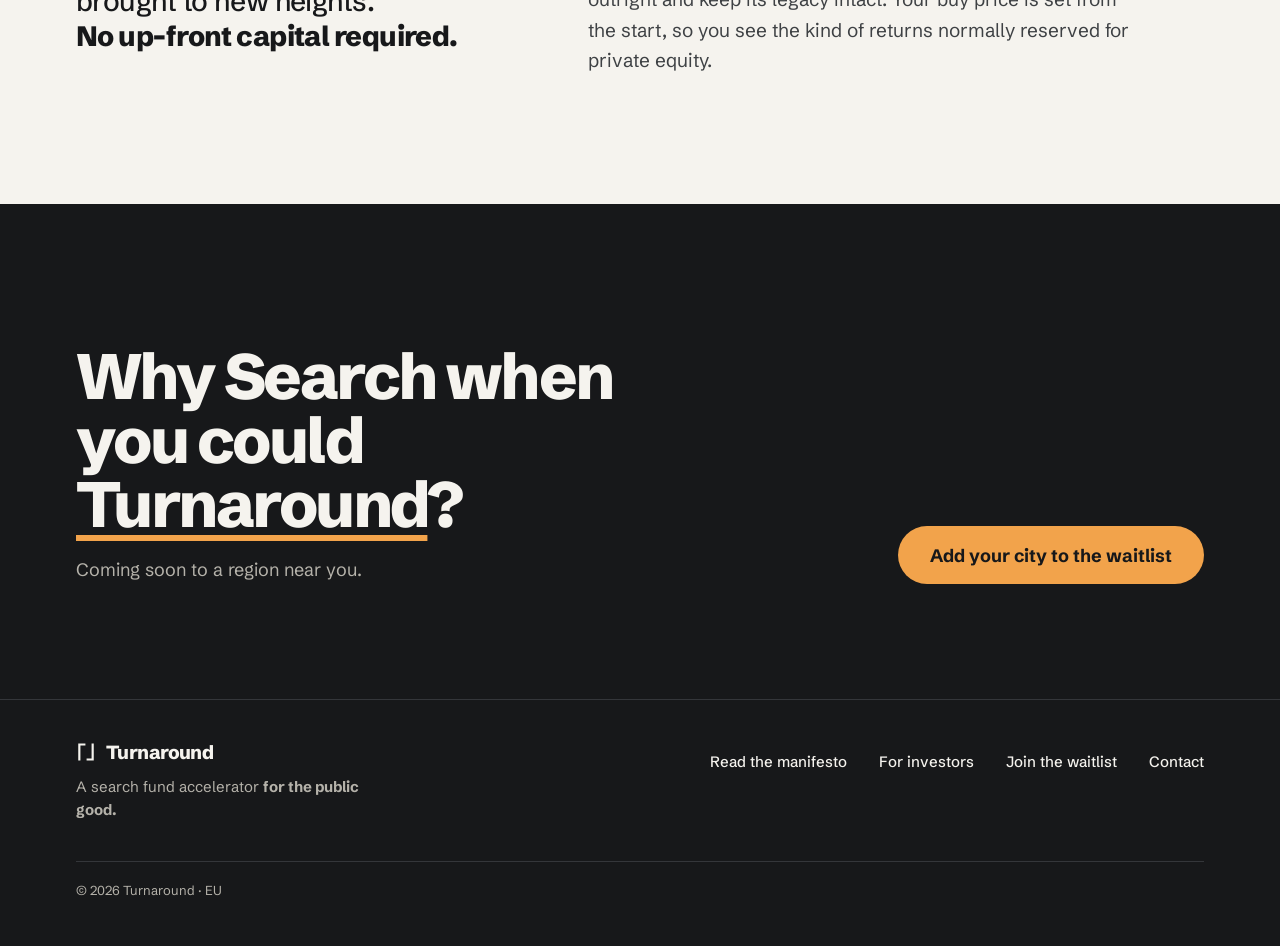
==== commit 0833ee84: "Hero CTA: Join the next cohort, scrolling to the waitlist section Co-Authored-By: Claude Opus 5.5 <n" ====
--- a/index.html
+++ b/index.html
@@ -56,7 +56,7 @@
             <p class="hero__aside"><strong>Entrepreneurship through acquisition (ETA)</strong> is the taking over of an existing business and leading it into its next chapter.</p>
           </div>
           <div class="hero__actions">
-            <button type="button" class="pill pill--lg" data-waitlist-open>Add your city to the waitlist</button>
+            <a href="#apply" class="pill pill--lg">Join the next cohort</a>
             <a href="#how" class="text-link">How it works</a>
           </div>
         </div>
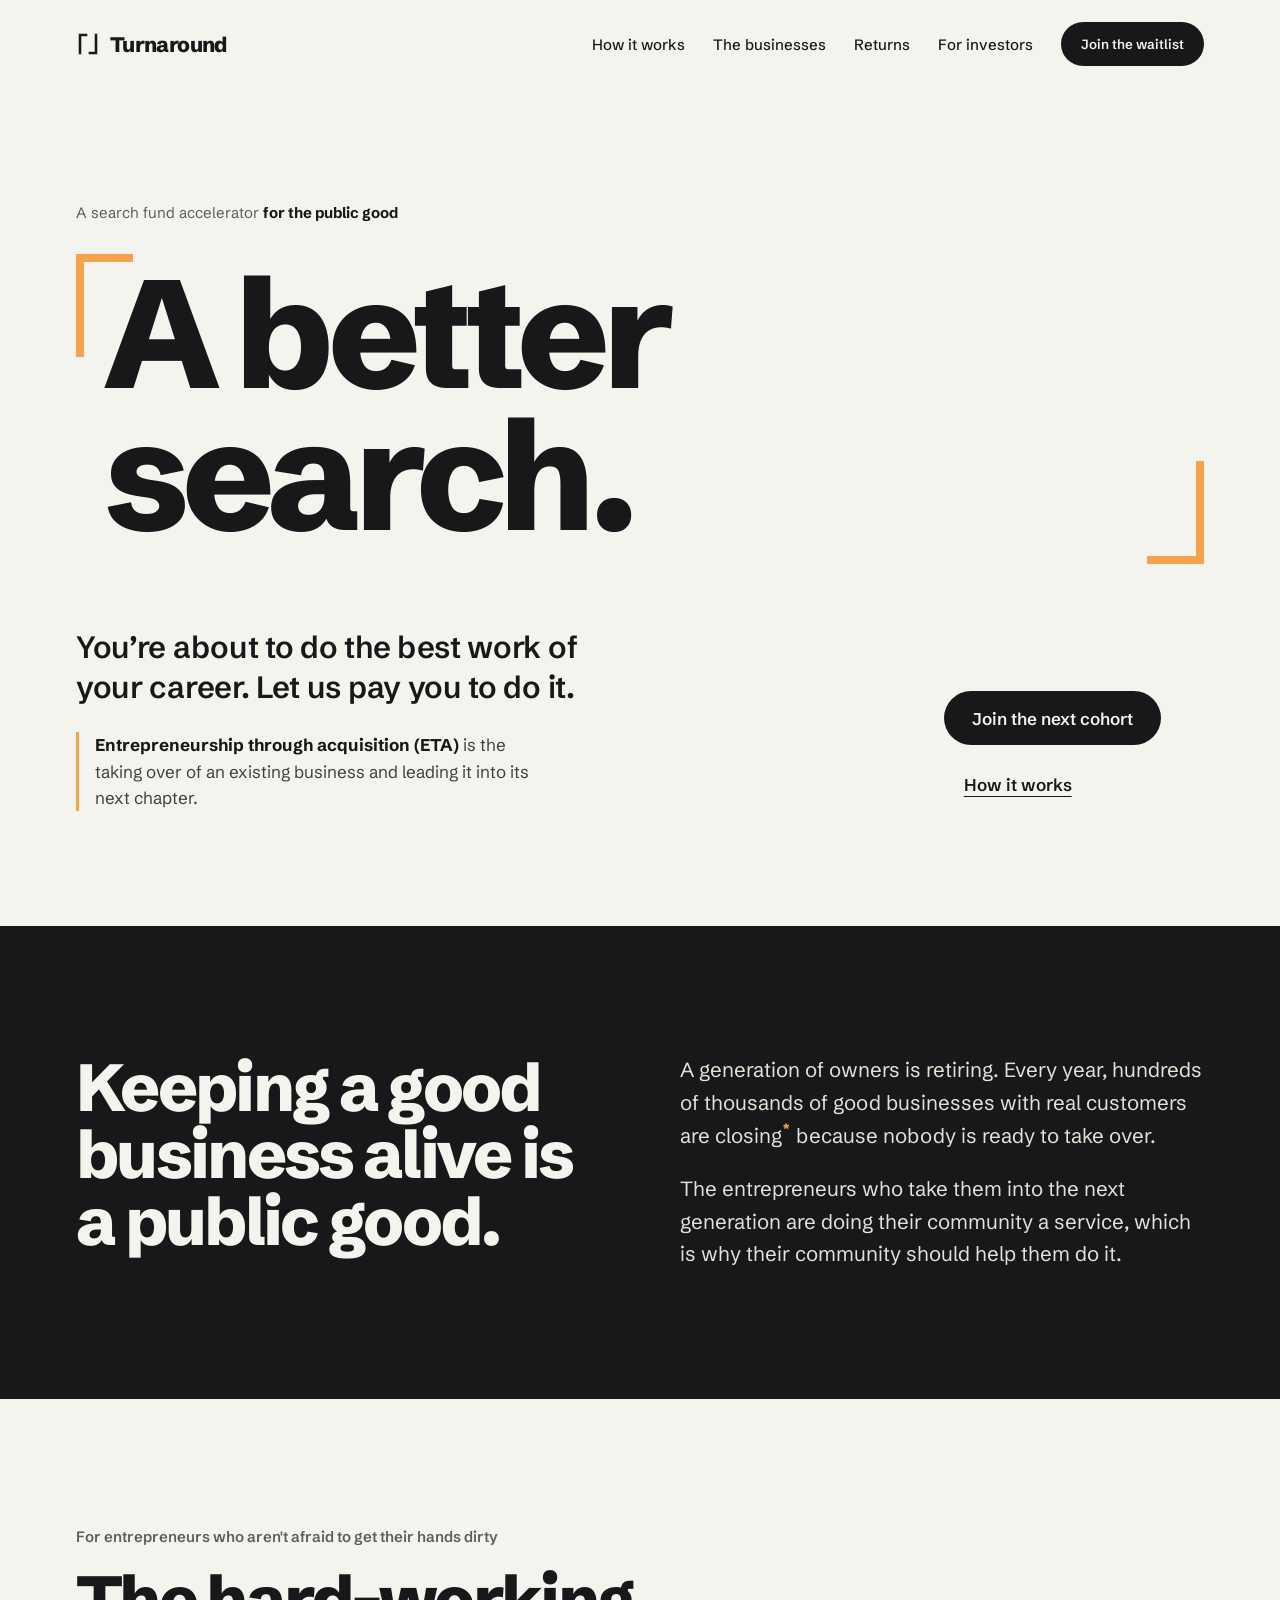
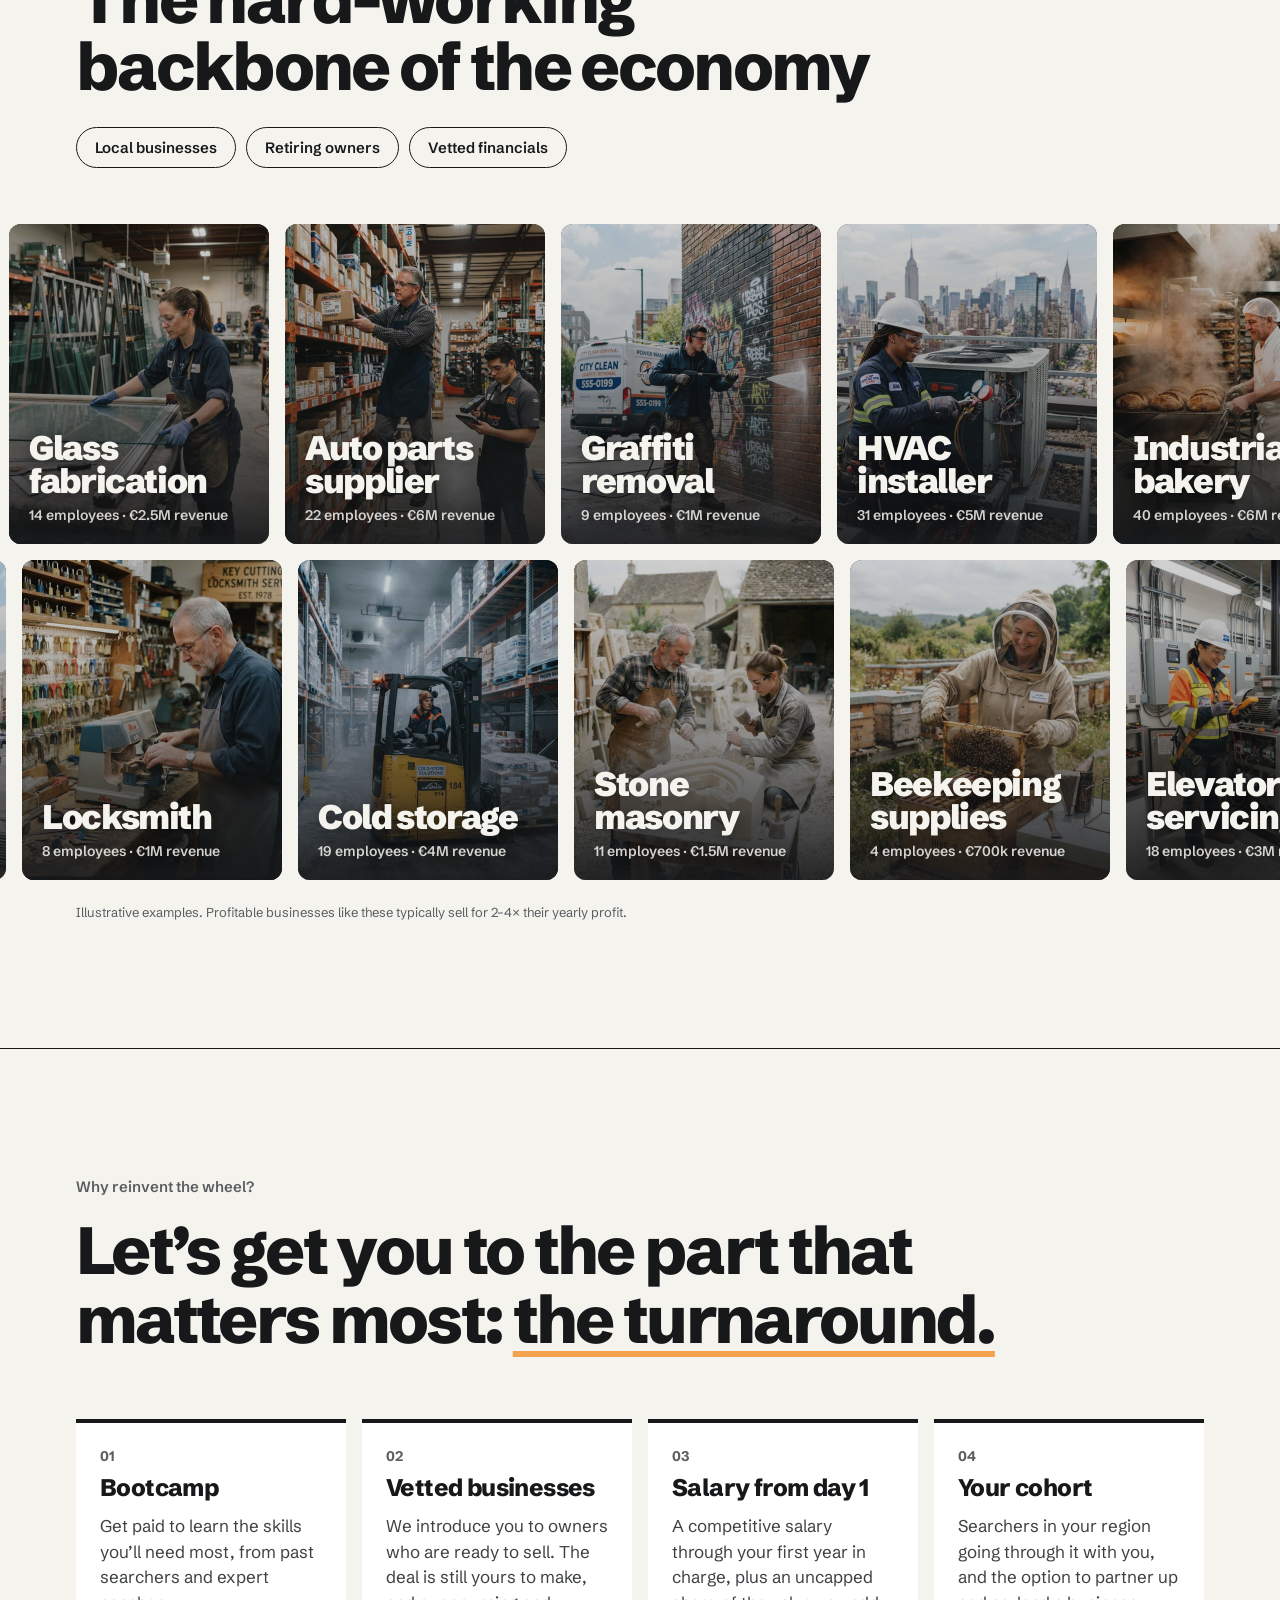
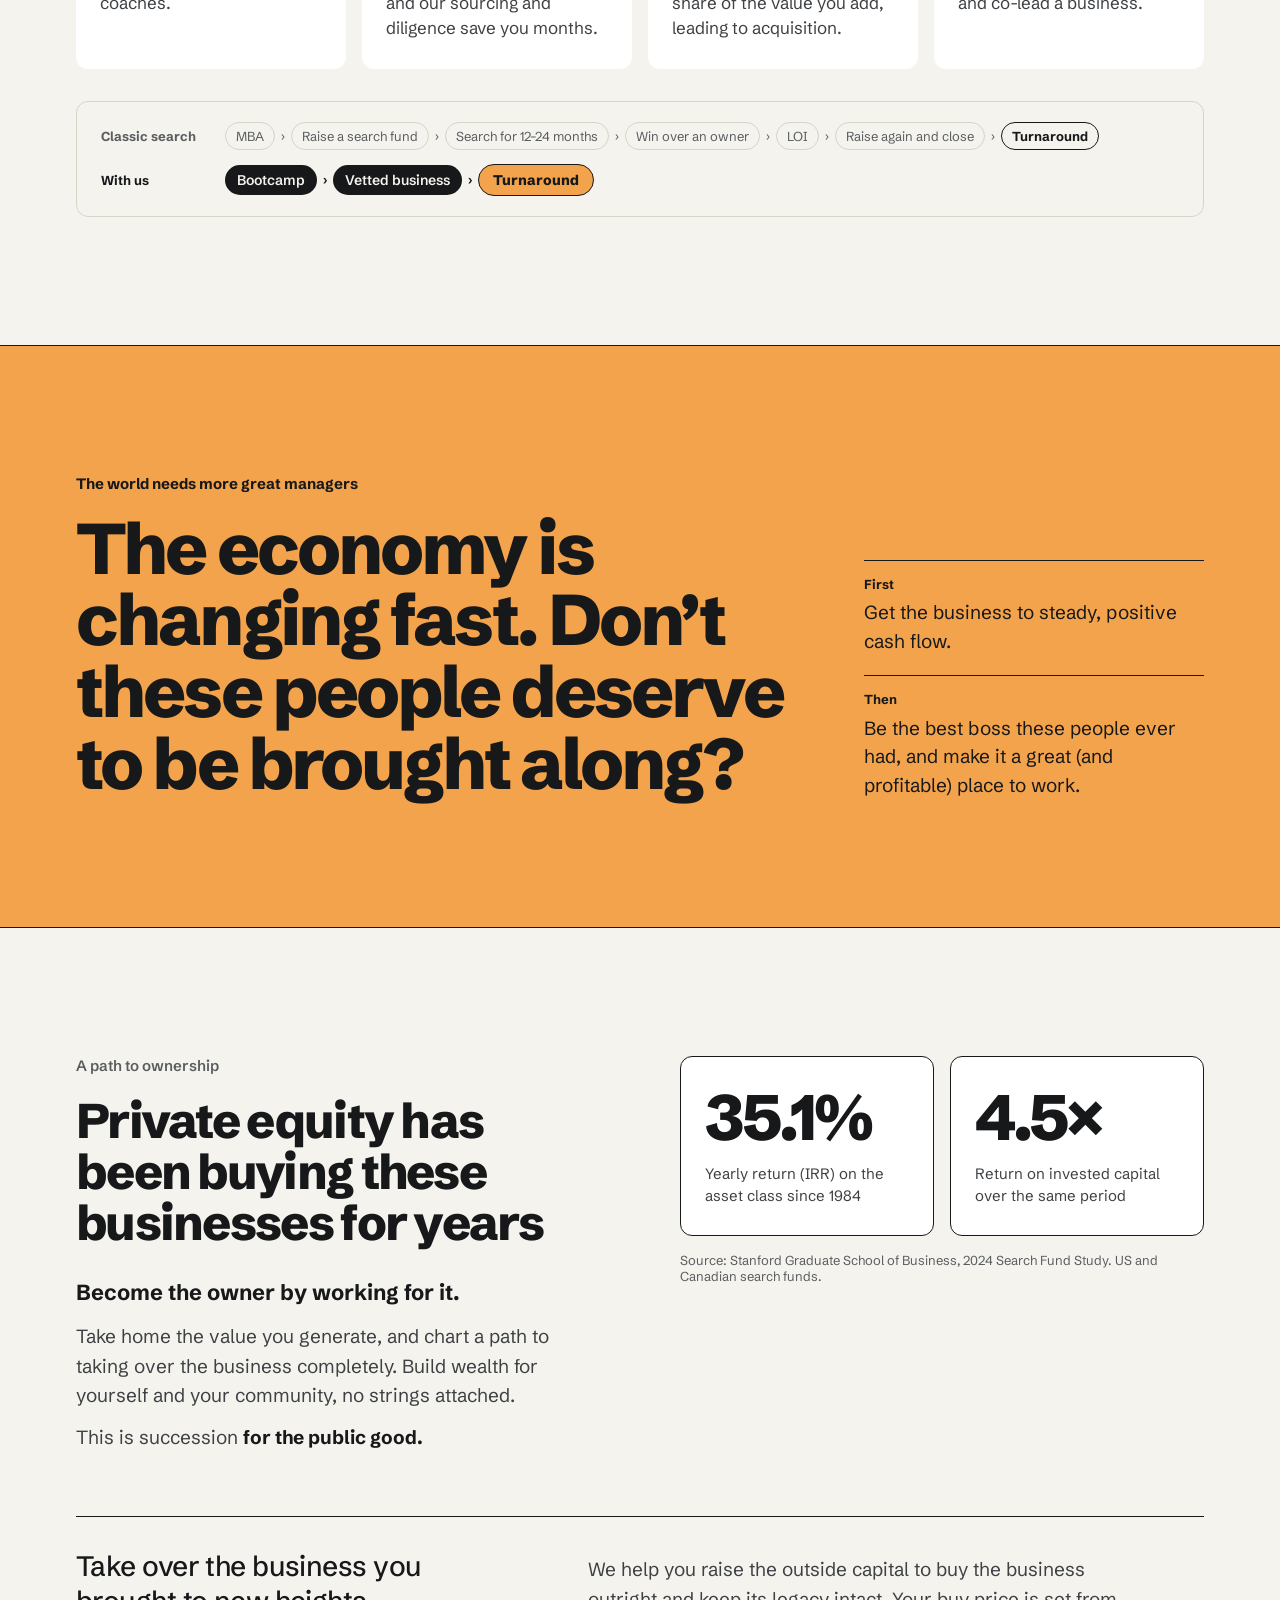
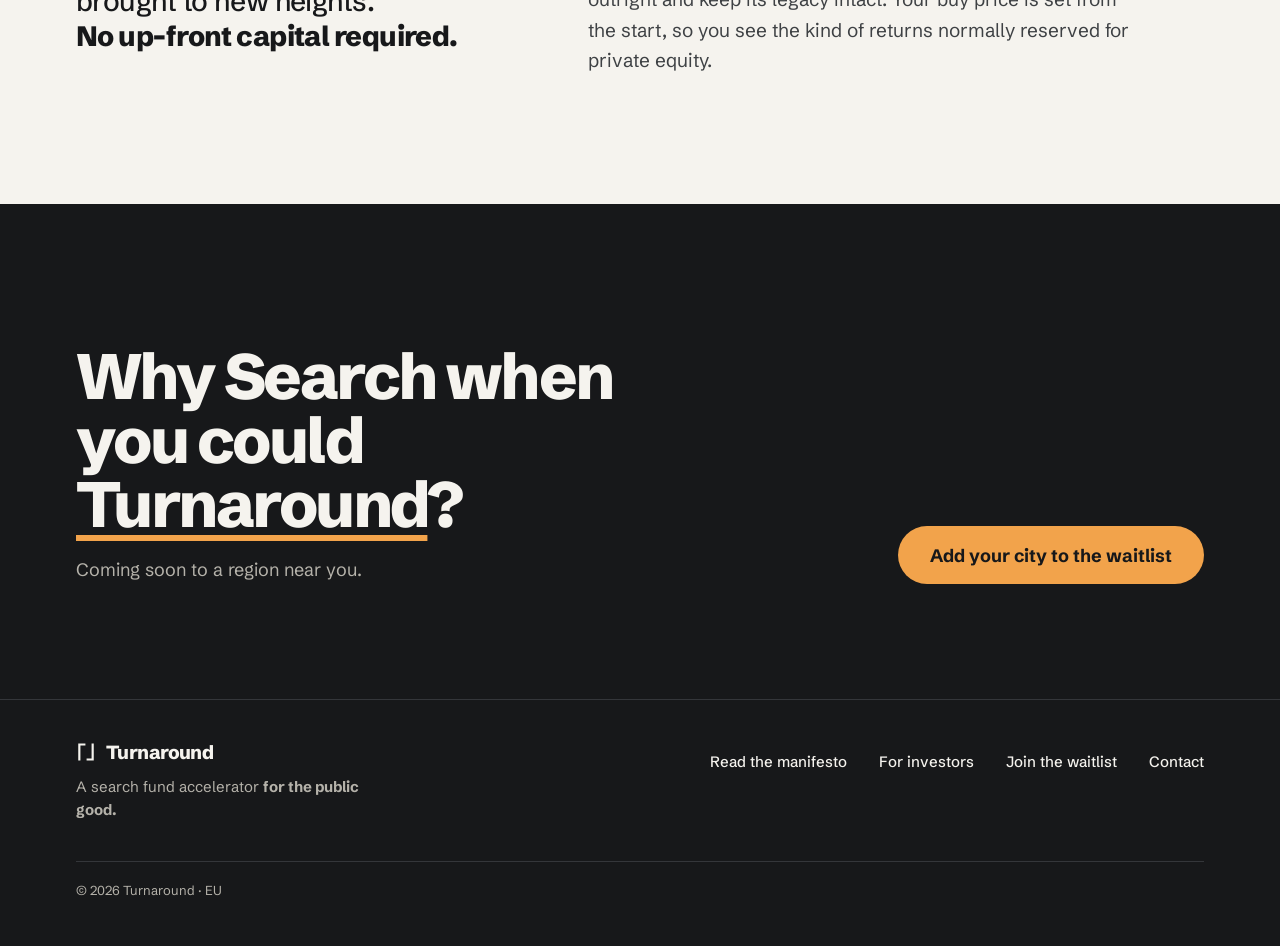
==== commit 097a3e74: "Phone fixes: one-row nav, full-width closing button, stats fit their boxes Checked at 320px (iPhone " ====
--- a/index.html
+++ b/index.html
@@ -13,7 +13,7 @@
     rel="stylesheet"
   />
 
-  <link rel="stylesheet" href="styles.css?v=30" />
+  <link rel="stylesheet" href="styles.css?v=31" />
 
   <!-- Microsoft Clarity -->
   <script type="text/javascript">
--- a/styles.css
+++ b/styles.css
@@ -735,3 +735,31 @@
 
 :focus-visible { outline: 3px solid var(--accent); outline-offset: 3px; }
 ::selection { background: var(--accent); color: var(--ink); }
+
+/* ---------- Small phones ---------- */
+
+@media (max-width: 640px) {
+  /* Nav: logo and one button on a single row; section links live in the page */
+  .nav { flex-wrap: nowrap; }
+  .nav__links { flex-wrap: nowrap; gap: 0; }
+  .nav__links a:not(.pill):not([aria-current]) { display: none; }
+  .nav__links a[aria-current] { display: none; }
+  .nav .pill { white-space: nowrap; }
+
+  /* Closing CTA and other big buttons: full width, never wider than the screen */
+  .pill--accent,
+  .cta-band .pill { width: 100%; justify-content: center; white-space: normal; text-align: center; padding: 16px 24px; }
+  .hero__actions .pill--lg { width: 100%; justify-content: center; }
+
+  /* Stats: keep the big numbers inside their boxes */
+  .stat { padding: 22px 18px; }
+  .stat__num { font-size: clamp(34px, 11vw, 48px); }
+}
+
+@media (max-width: 360px) {
+  .stats { grid-template-columns: 1fr; }
+  .nav { gap: 12px; }
+  .brand { gap: 8px; }
+  .brand__name { font-size: 18px; }
+  .nav .pill { padding: 0 14px; font-size: 14px; }
+}
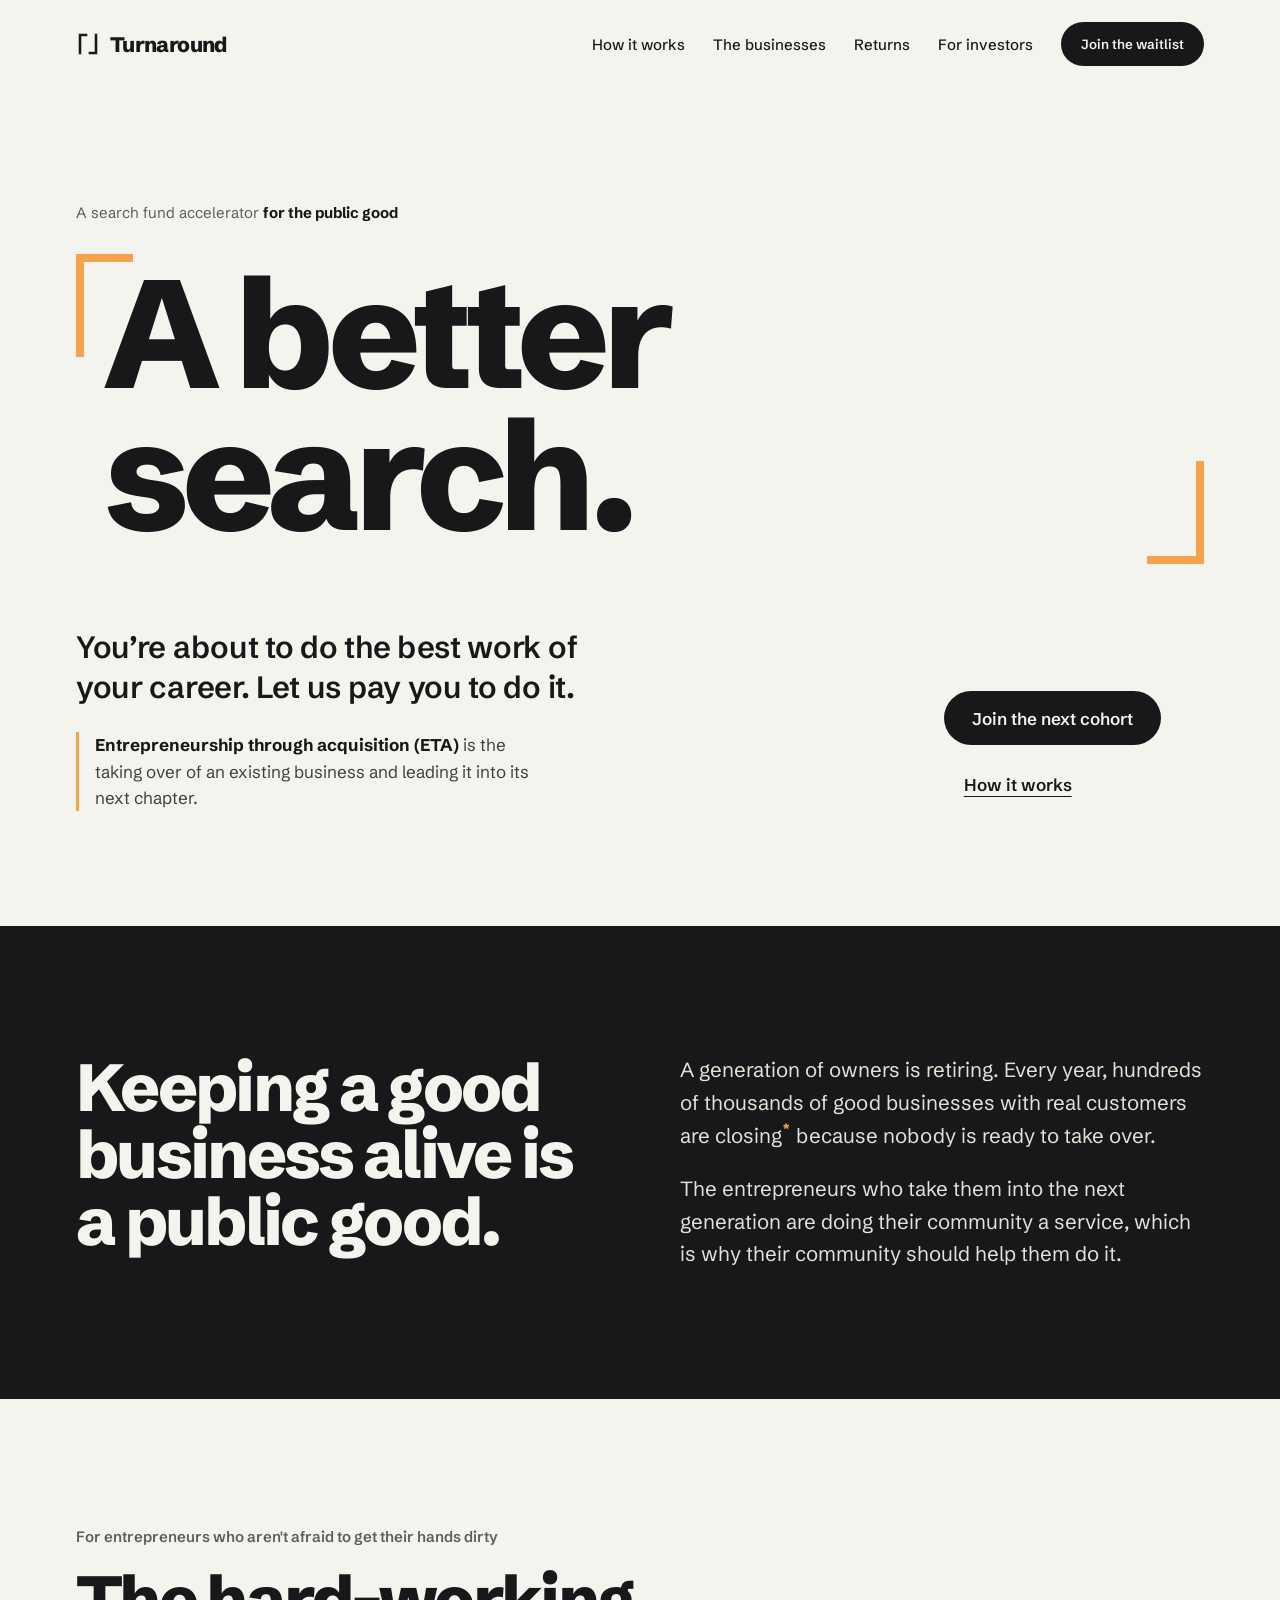
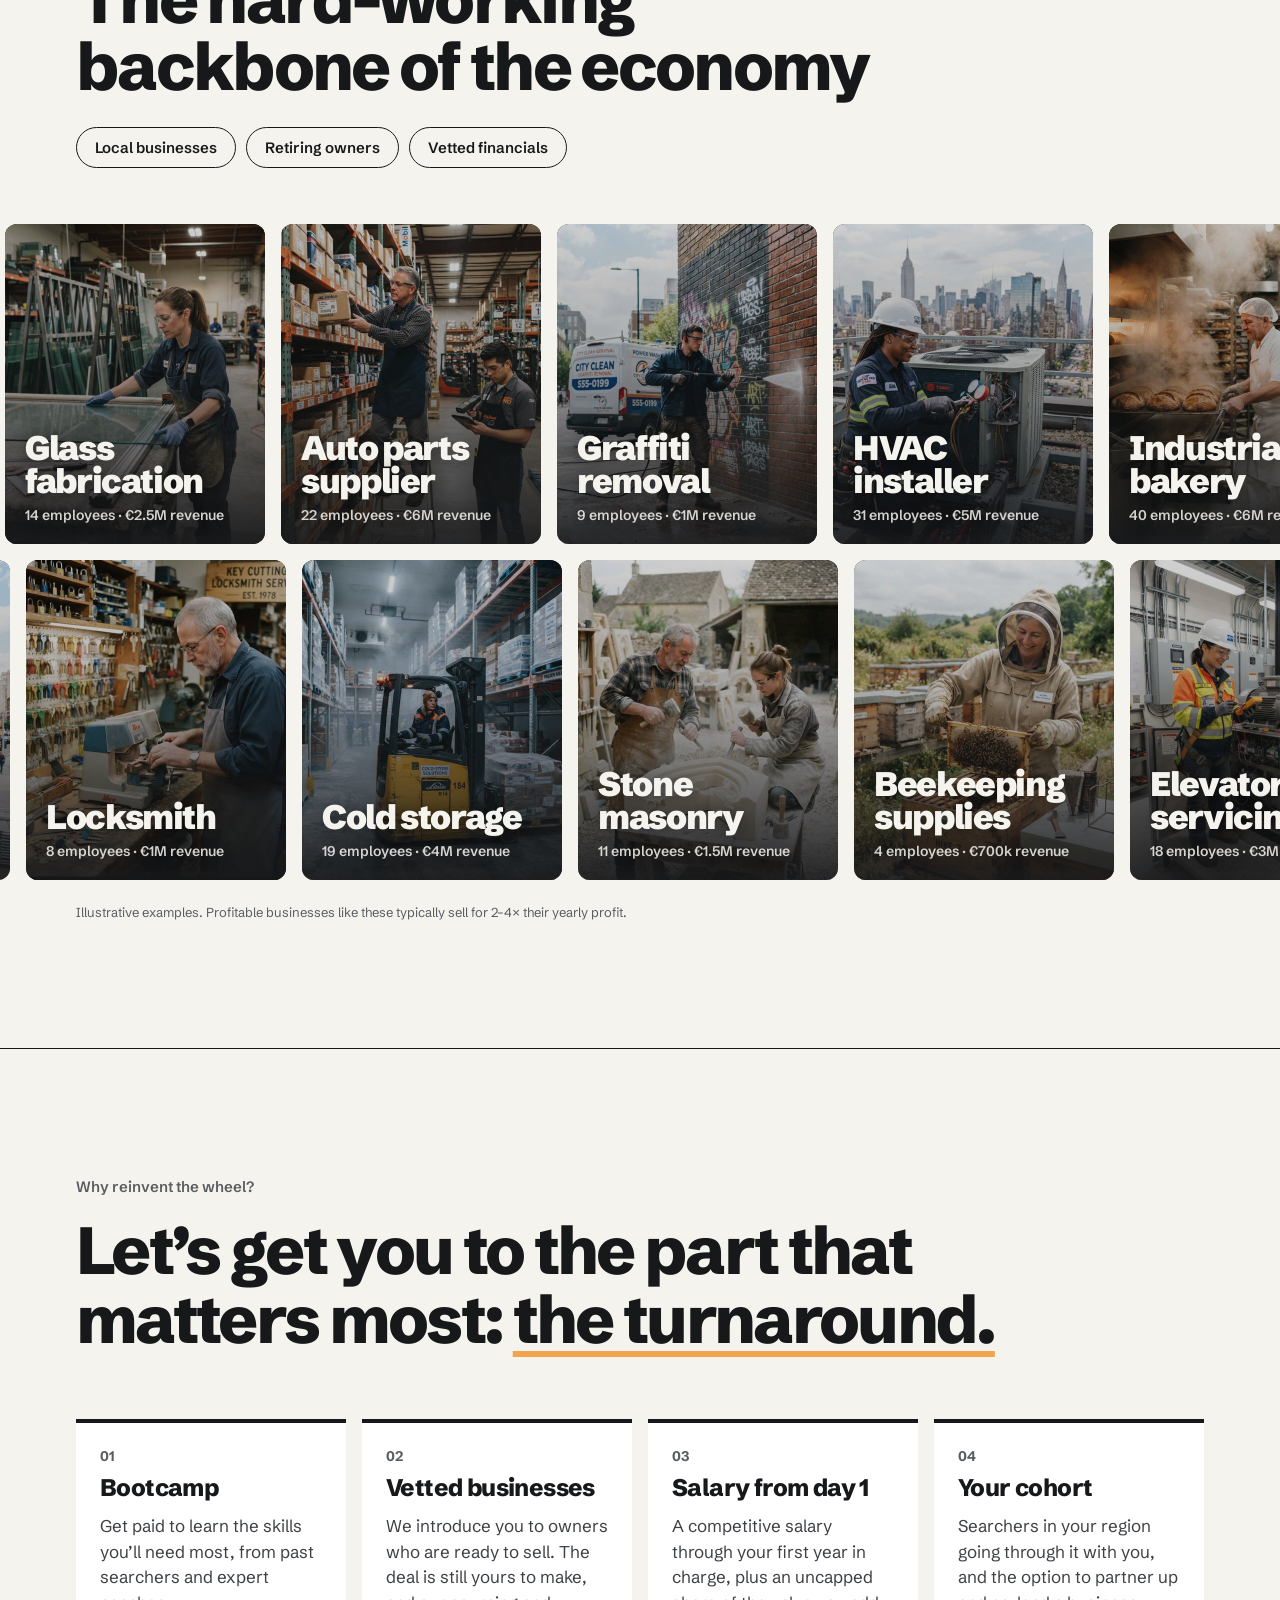
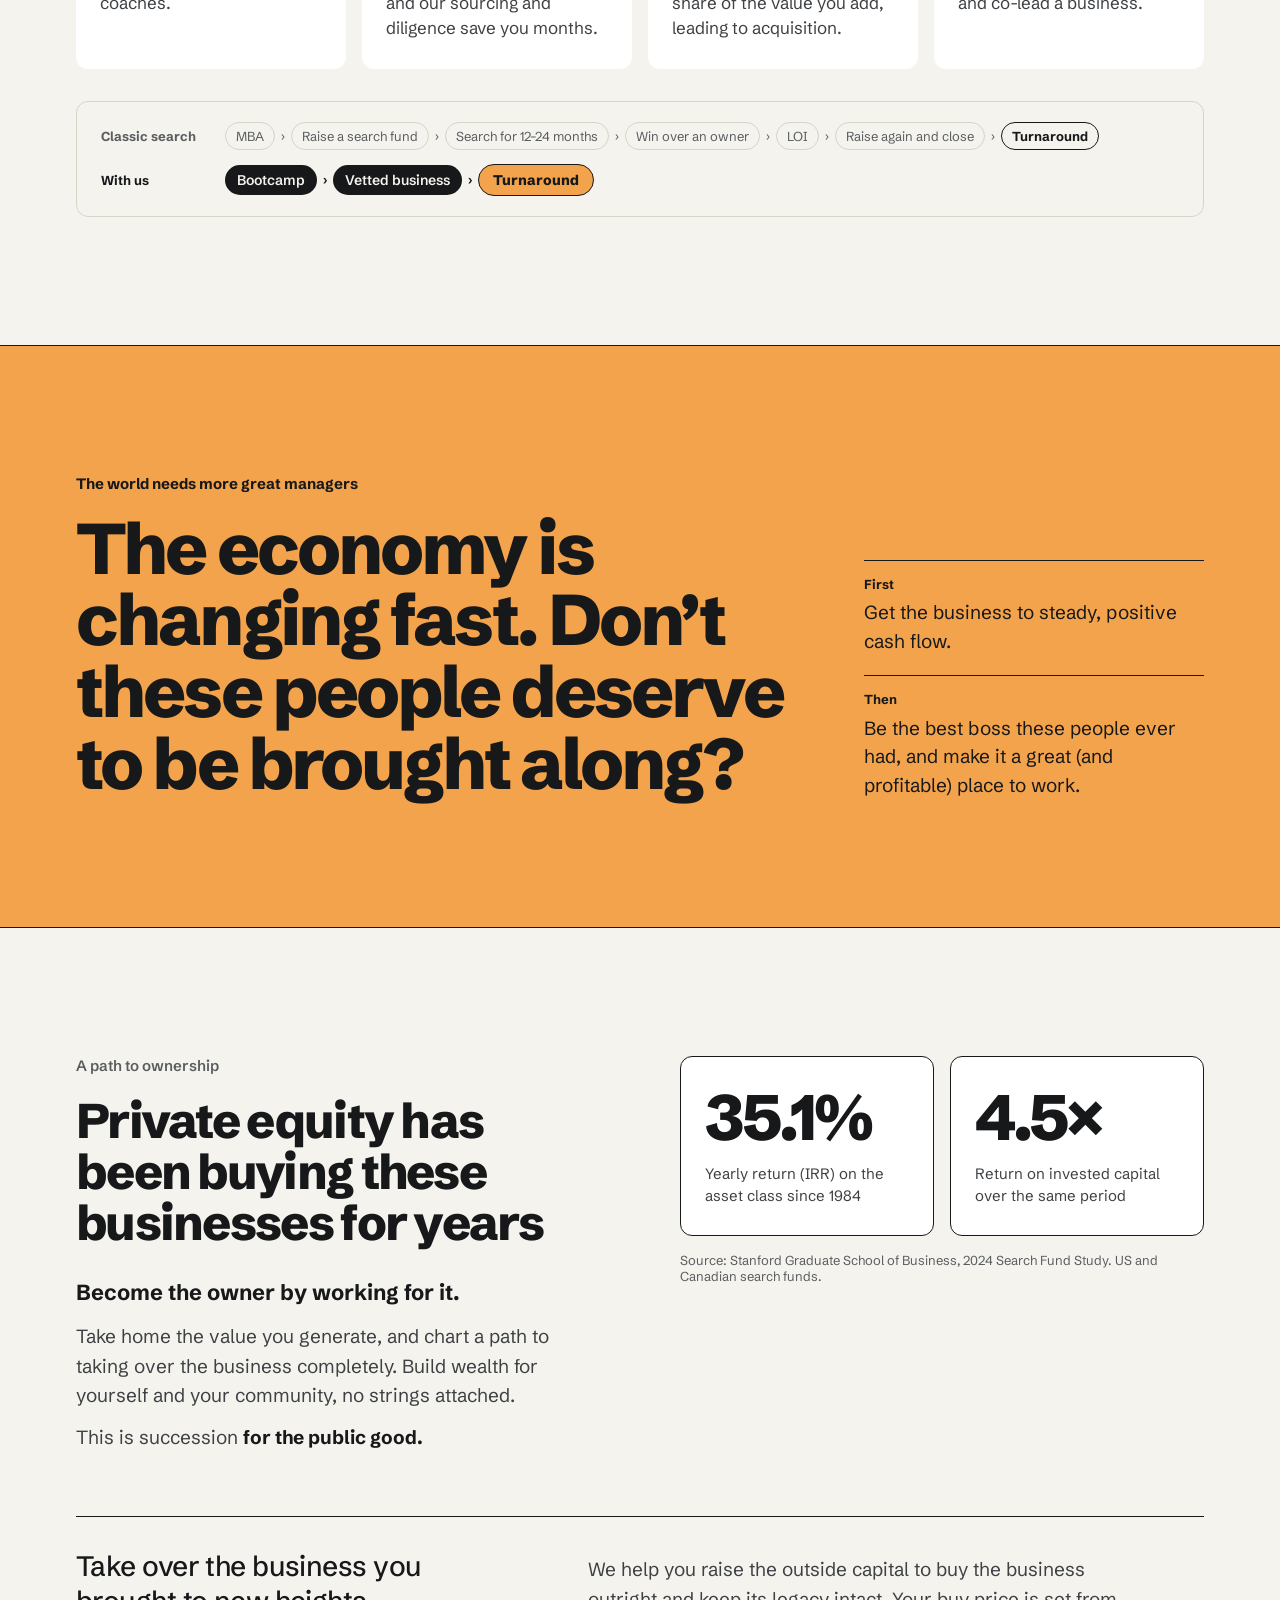
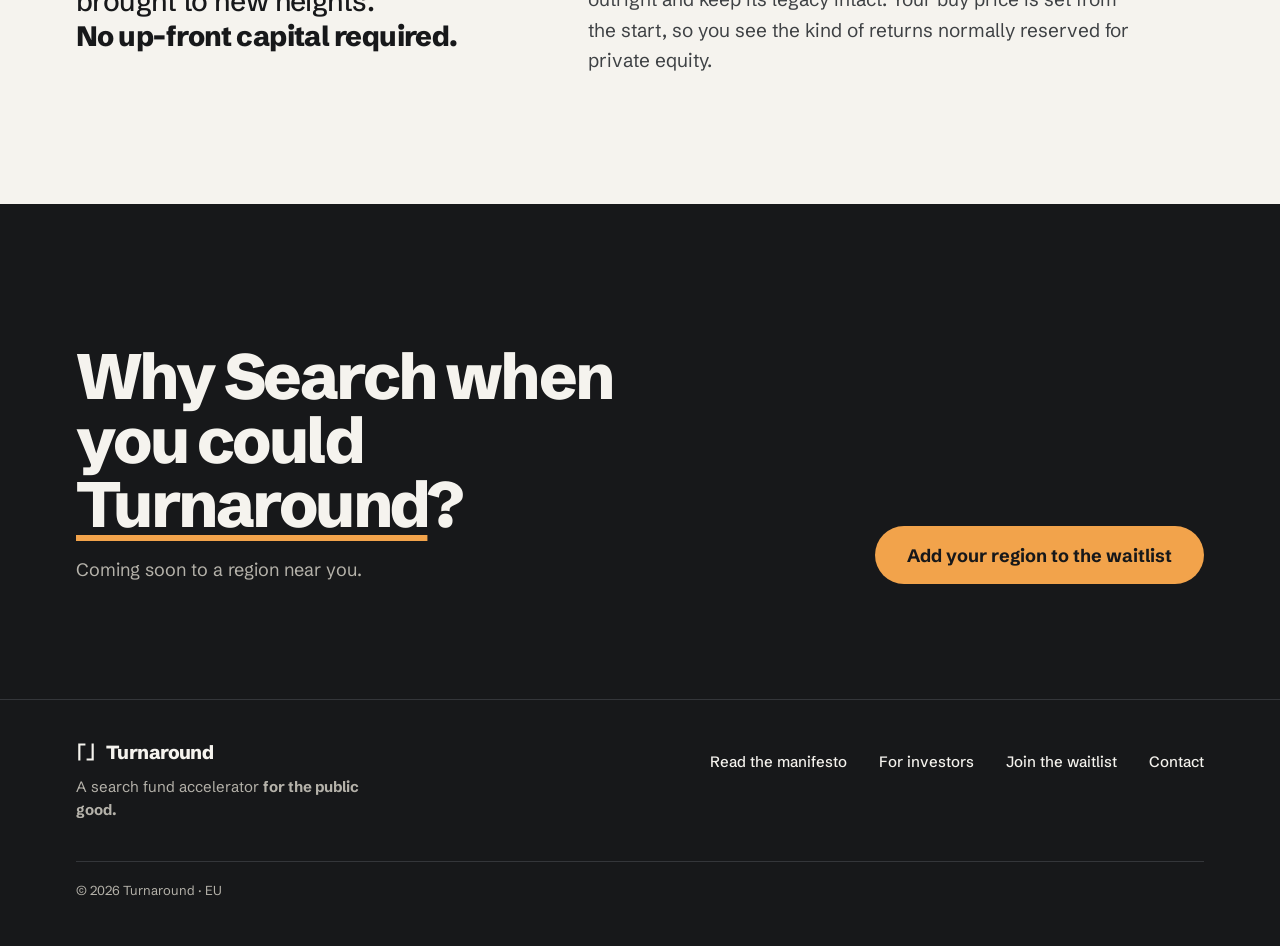
==== commit c2be8ef0: "Closing button: Add your region to the waitlist (matches canvas) Co-Authored-By: Claude Opus 5.5 <no" ====
--- a/index.html
+++ b/index.html
@@ -284,7 +284,7 @@
             <h2 id="apply-title" class="h-closing">Why Search when you could <span class="underline-accent">Turnaround</span>?</h2>
             <p class="cta-band__sub">Coming soon to a region near you.</p>
           </div>
-          <button type="button" class="pill pill--accent" data-waitlist-open>Add your city to the waitlist</button>
+          <button type="button" class="pill pill--accent" data-waitlist-open>Add your region to the waitlist</button>
         </div>
       </section>
 
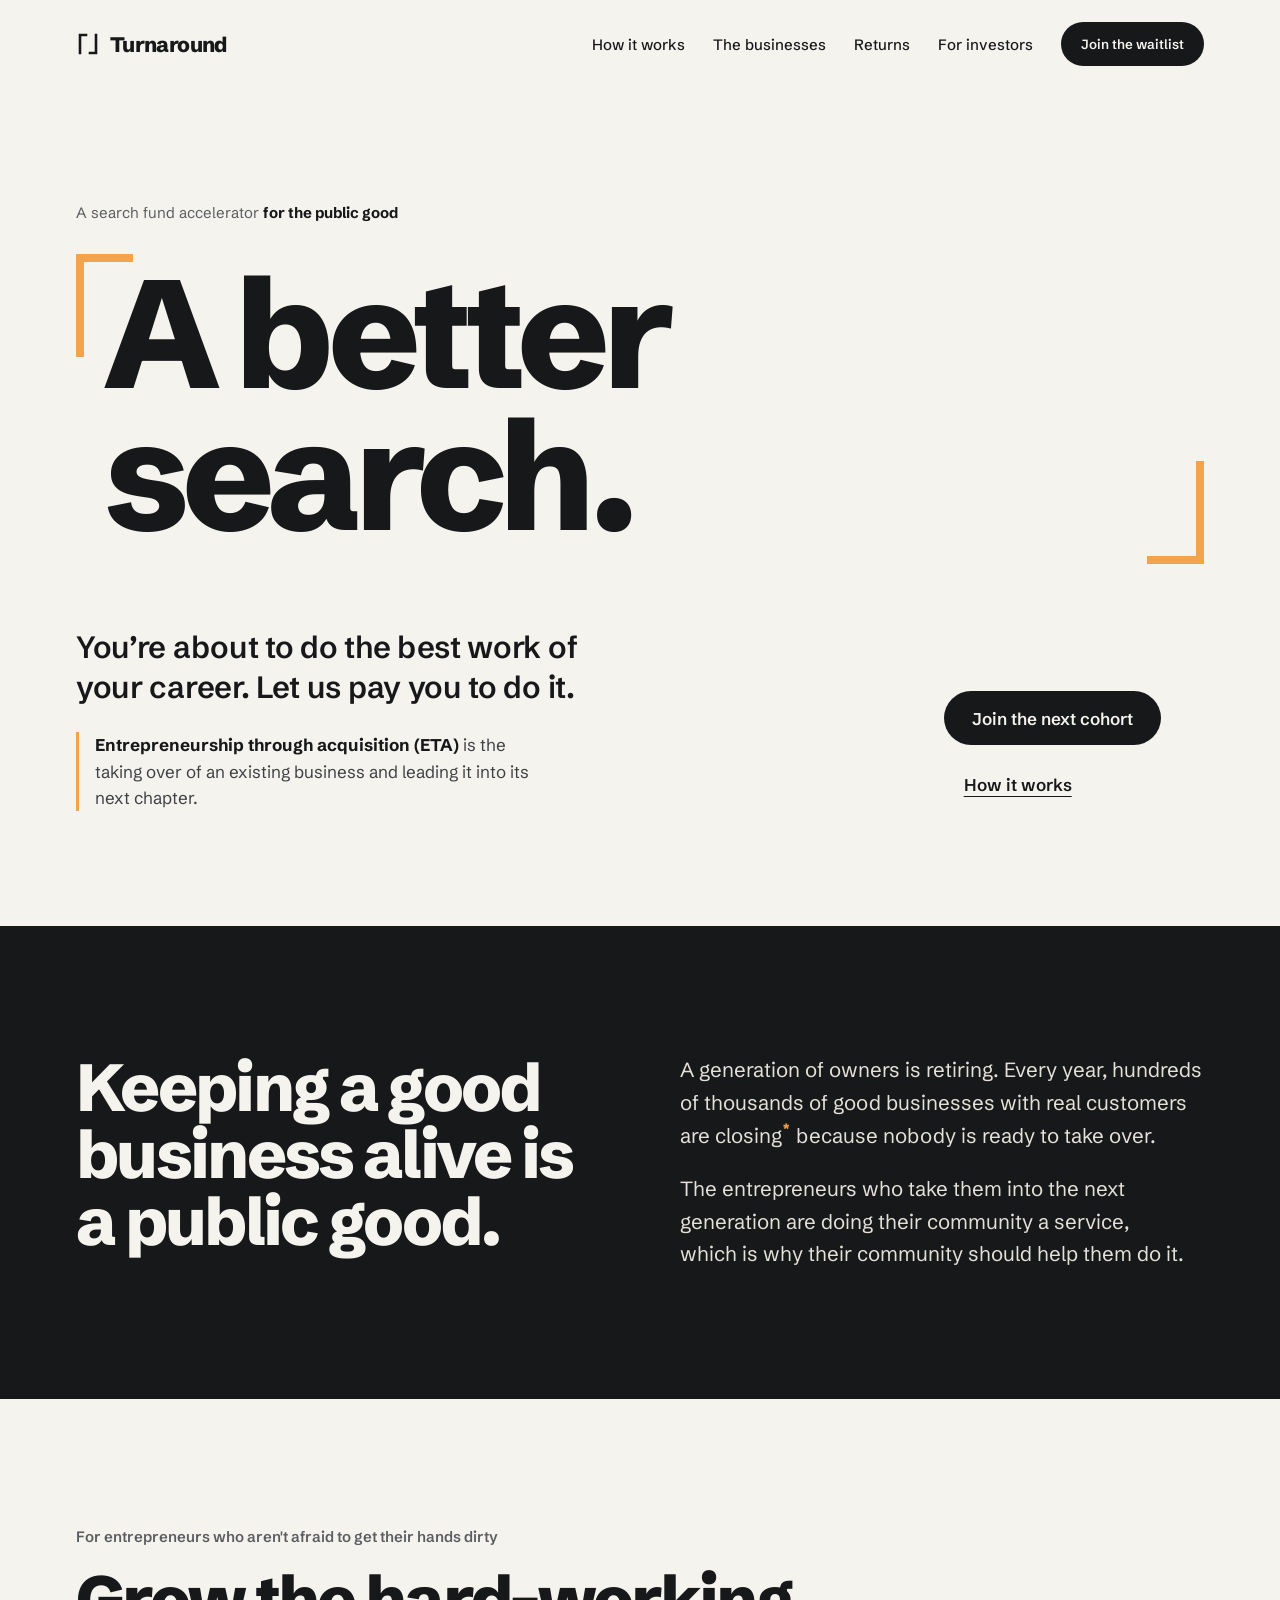
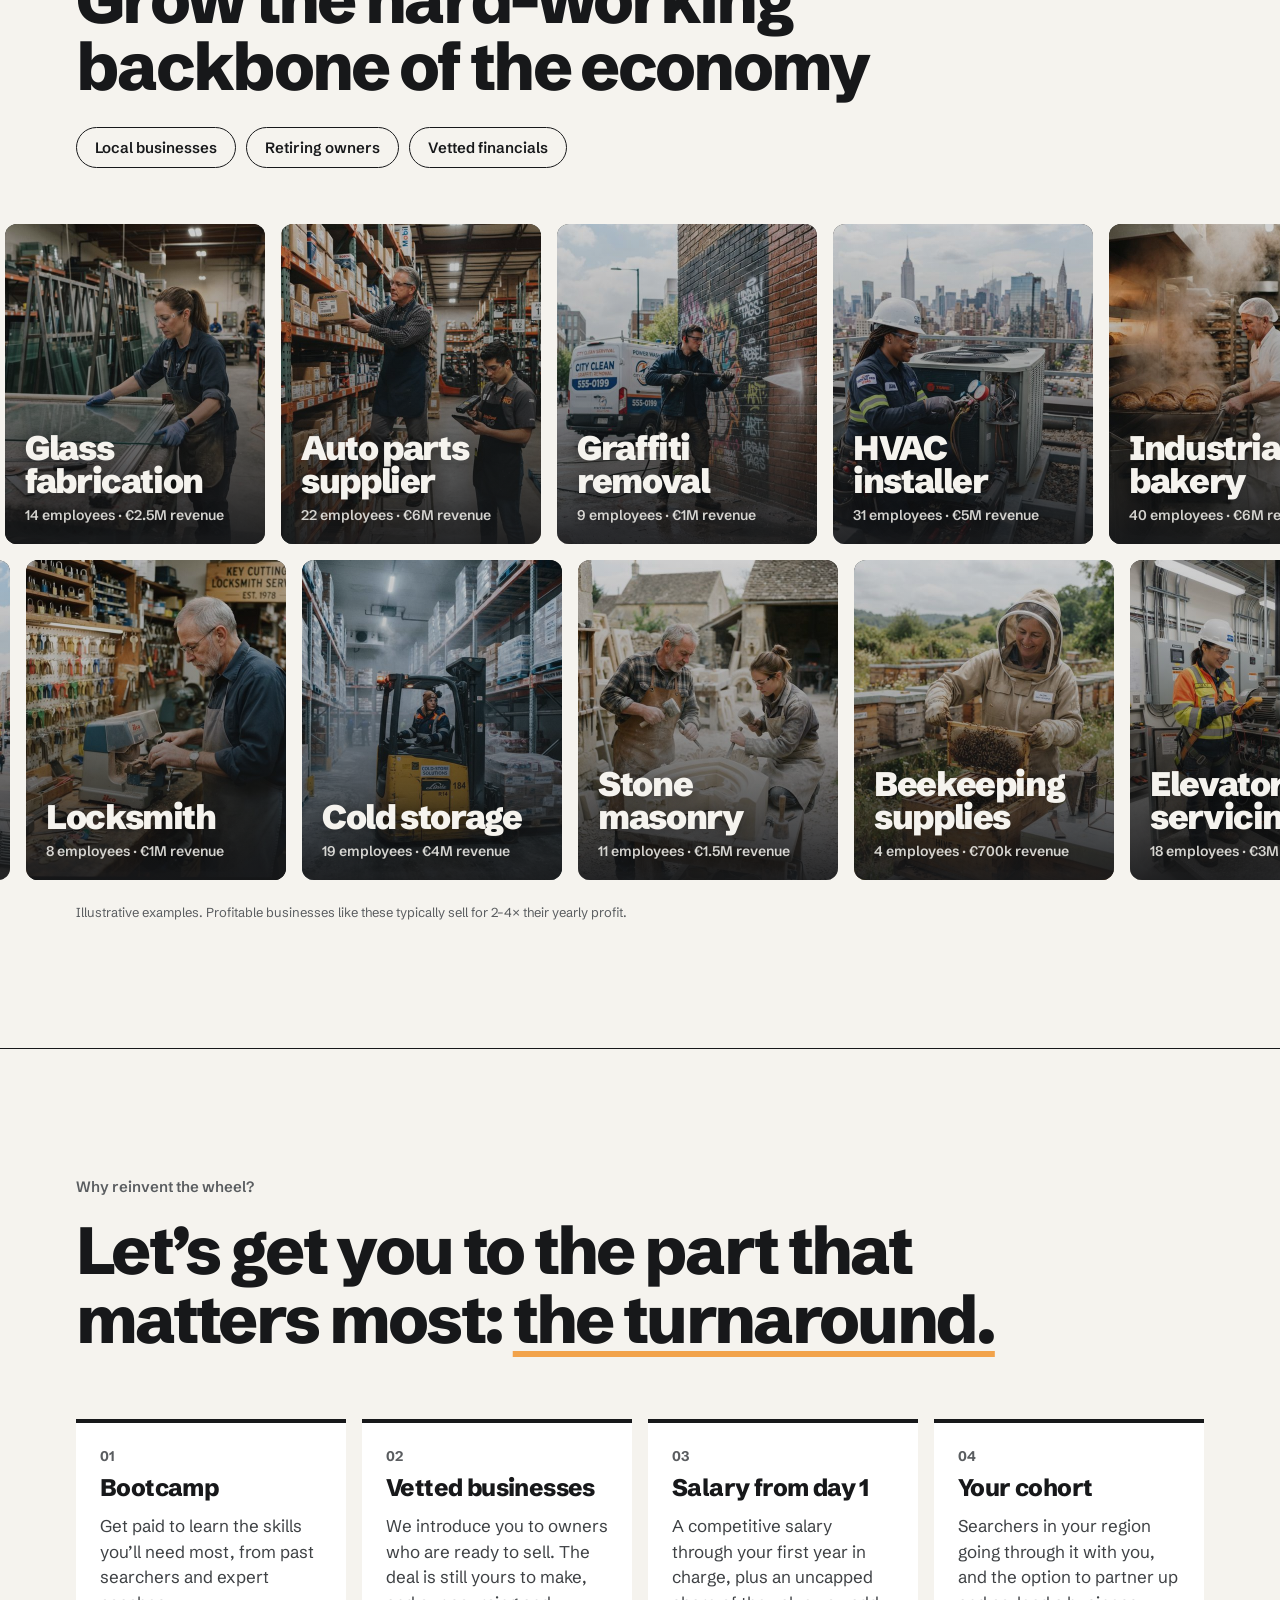
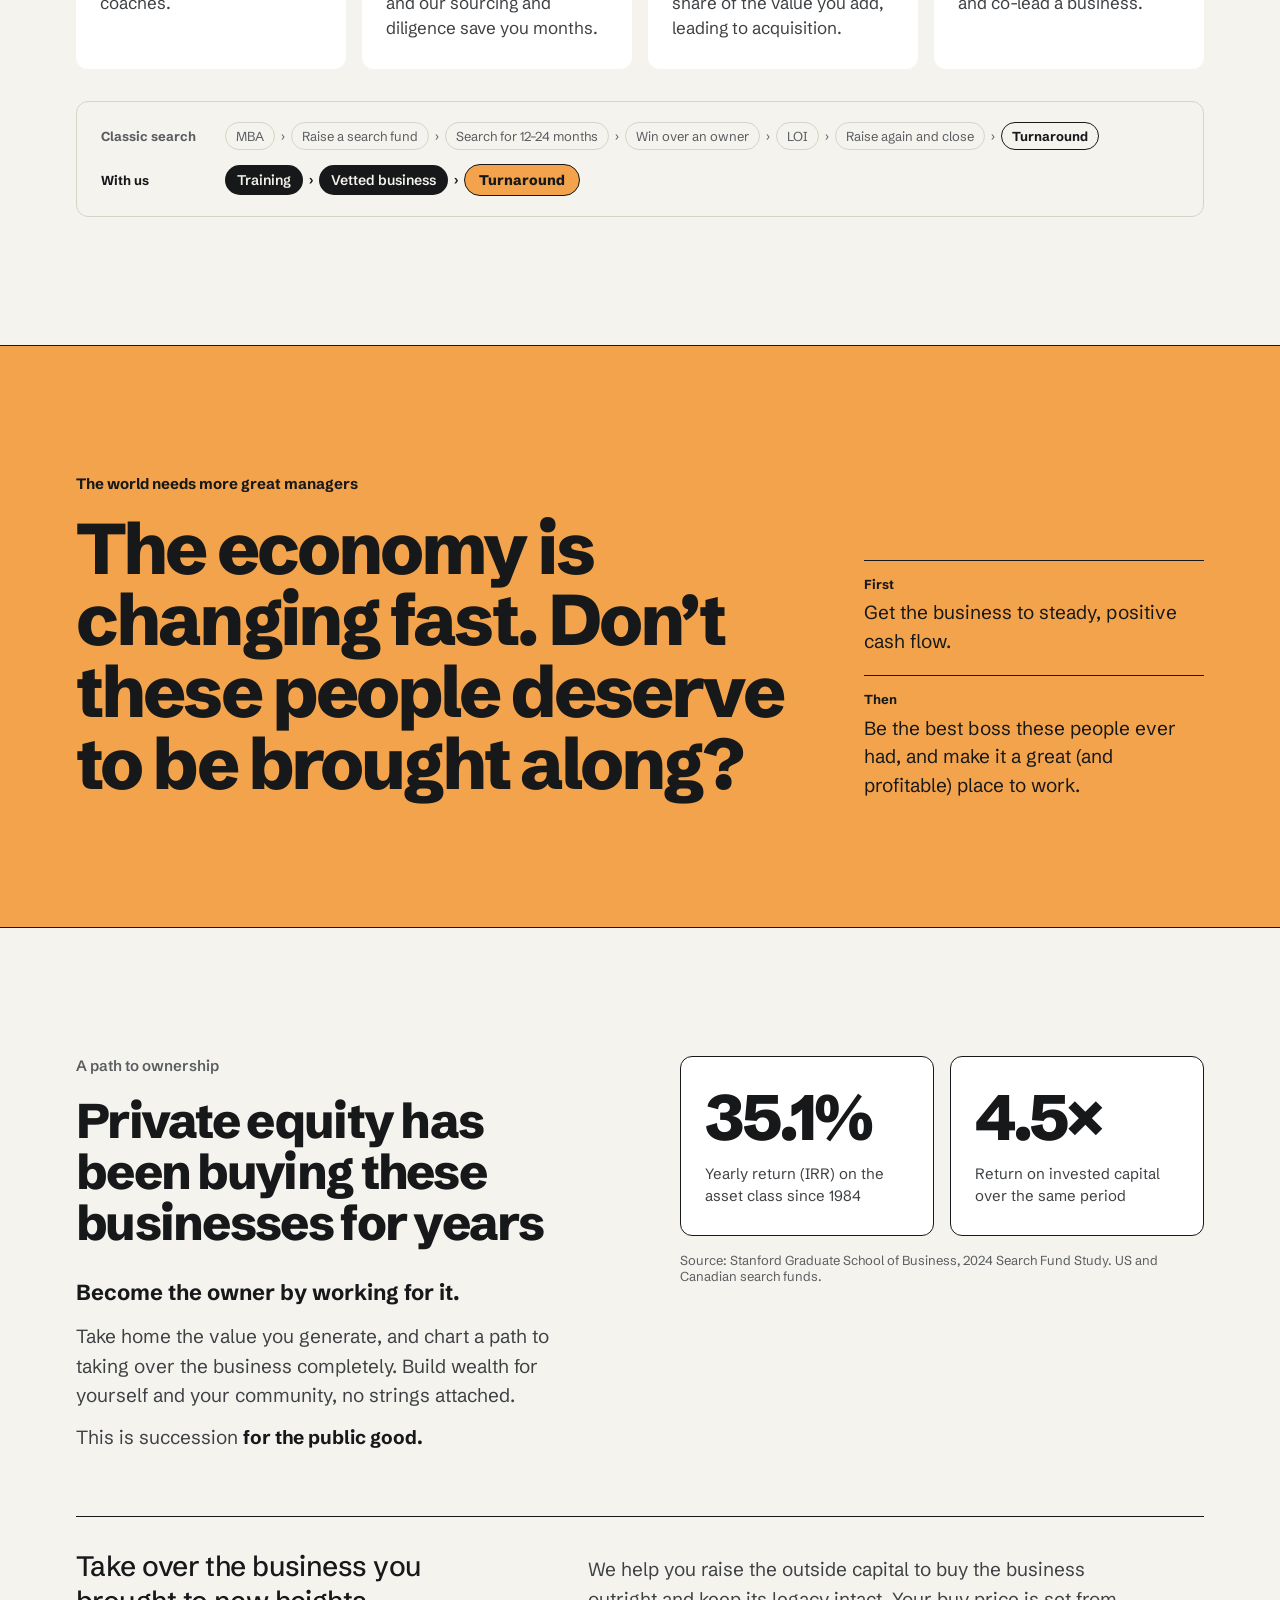
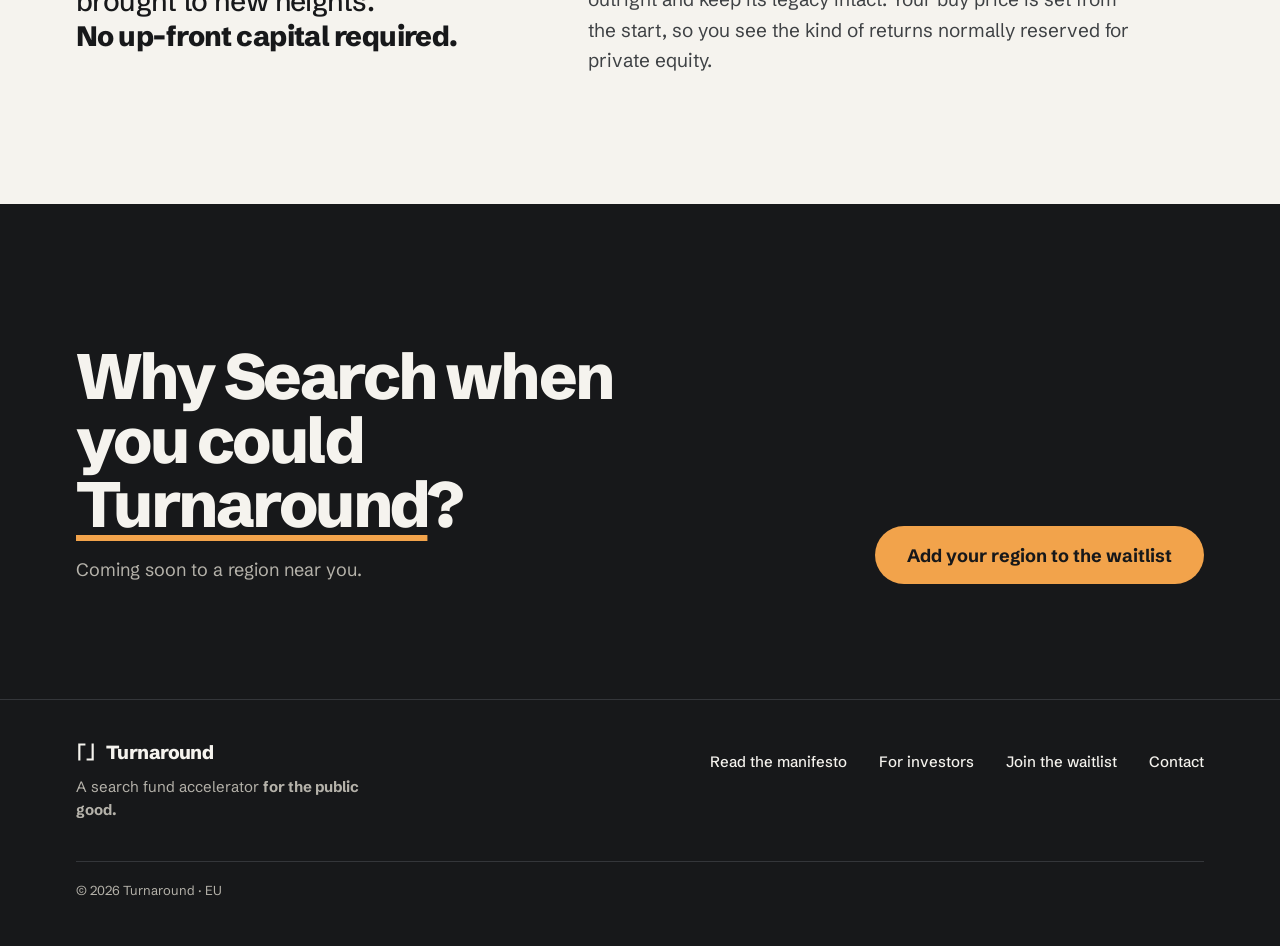
==== commit 5d89801b: "Sync landing copy with latest design, fix waitlist button label, drop privacy note - Landing: "Grow " ====
--- a/index.html
+++ b/index.html
@@ -68,7 +68,7 @@
           <h2 id="public-title" class="h2">Keeping a good business alive is a public good.</h2>
           <div>
             <p class="lead">A generation of owners is retiring. Every year, hundreds of thousands of good businesses with real customers are closing<button type="button" class="fn-ref" aria-expanded="false" aria-controls="fn-public" aria-label="Show source">*</button> because nobody is ready to take over.</p>
-            <p class="lead">The entrepreneurs who take them into the next generation are doing their community a service, which is why their community should help them do it.</p>
+            <p class="lead">The entrepreneurs who take them into the next generation are doing their community a service,<br />which is why their community should help them do it.</p>
             <p class="source" id="fn-public" hidden>In the EU alone, around 150,000 businesses and 600,000 jobs are at risk each year (<a href="https://www.eesc.europa.eu/en/news-media/eesc-info/112022/articles/102465">European Commission</a>). In the US, 2.3 million businesses owned by retiring baby boomers employ 24.7 million people (<a href="https://www.chicagofed.org/publications/profitwise-news-and-views/2020/rethinking-options-for-retiring-entrepreneurs">Federal Reserve Bank of Chicago</a>).</p>
           </div>
         </div>
@@ -78,7 +78,7 @@
       <section id="local" class="section" aria-labelledby="local-title">
         <div class="wrap">
           <p class="kicker">For entrepreneurs who aren't afraid to get their hands dirty</p>
-          <h2 id="local-title" class="h2" style="max-width: 20ch;">The hard-working backbone of the economy</h2>
+          <h2 id="local-title" class="h2" style="max-width: 24ch;">Grow the hard-working backbone of the economy</h2>
           <ul class="chips" aria-label="How we are organised">
             <li>Local businesses</li>
             <li>Retiring owners</li>
@@ -223,7 +223,7 @@
           <div class="path path--ours">
             <span class="path__label">With us</span>
             <ol class="steps" aria-label="Turnaround steps">
-              <li>Bootcamp</li><li class="sep" aria-hidden="true">›</li>
+              <li>Training</li><li class="sep" aria-hidden="true">›</li>
               <li>Vetted business</li><li class="sep" aria-hidden="true">›</li>
               <li class="is-end">Turnaround</li>
             </ol>
@@ -346,7 +346,7 @@
   </div>
 
   <script src="marquee.js?v=2" defer></script>
-  <script src="waitlist.js?v=3" defer></script>
+  <script src="waitlist.js?v=4" defer></script>
   <script src="footnotes.js?v=1" defer></script>
 </body>
 </html>
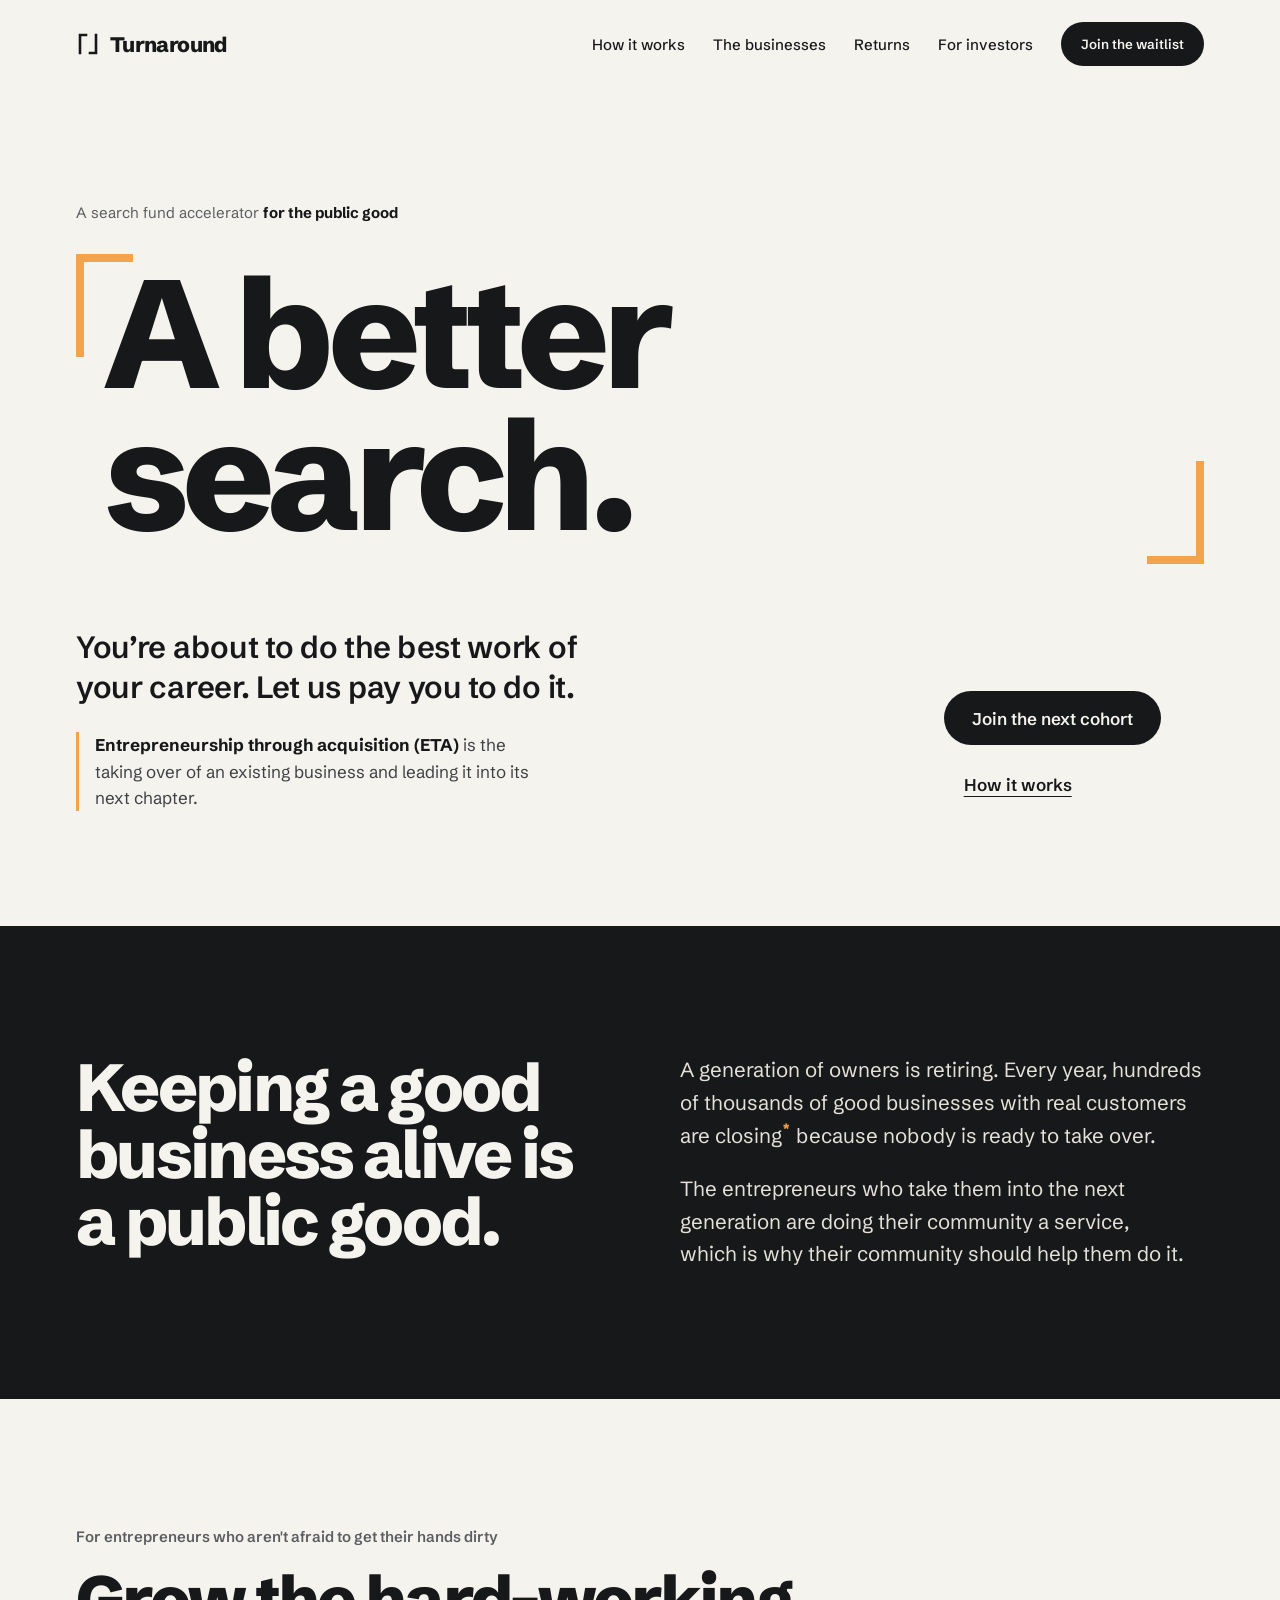
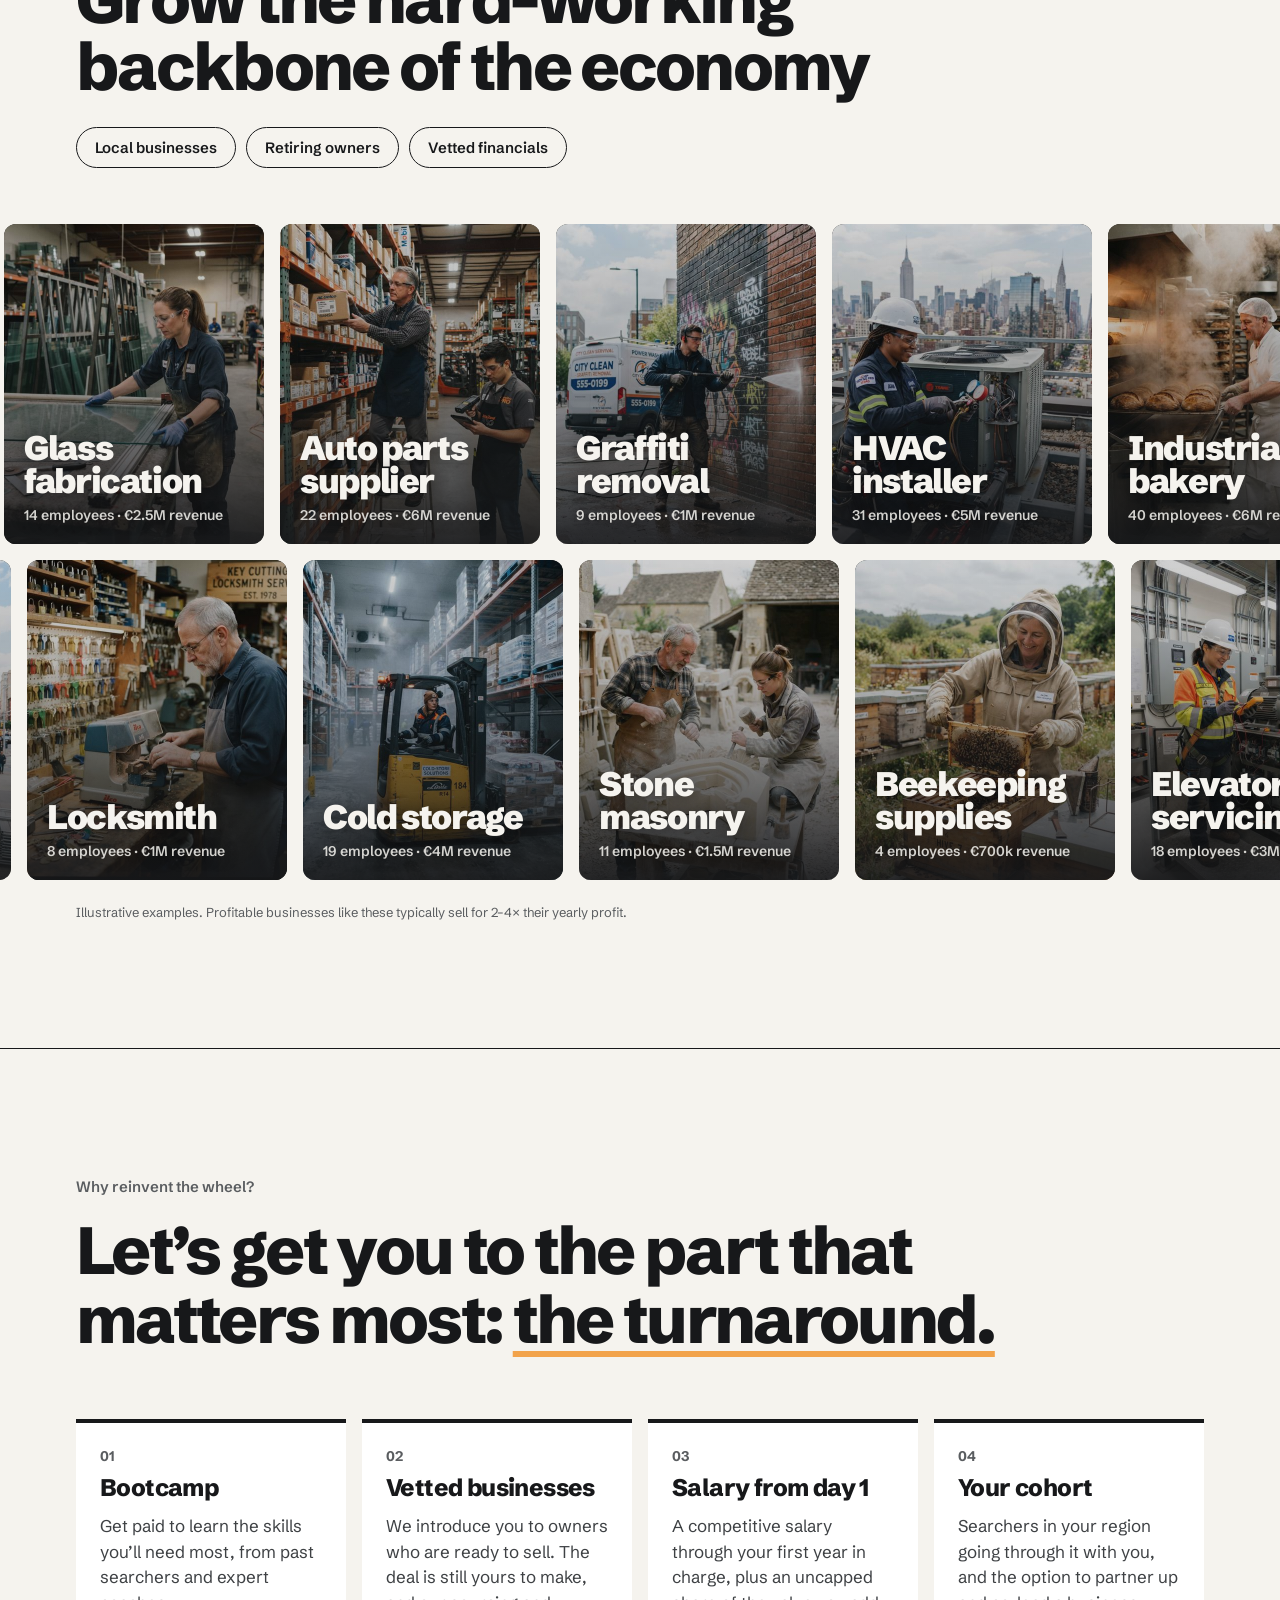
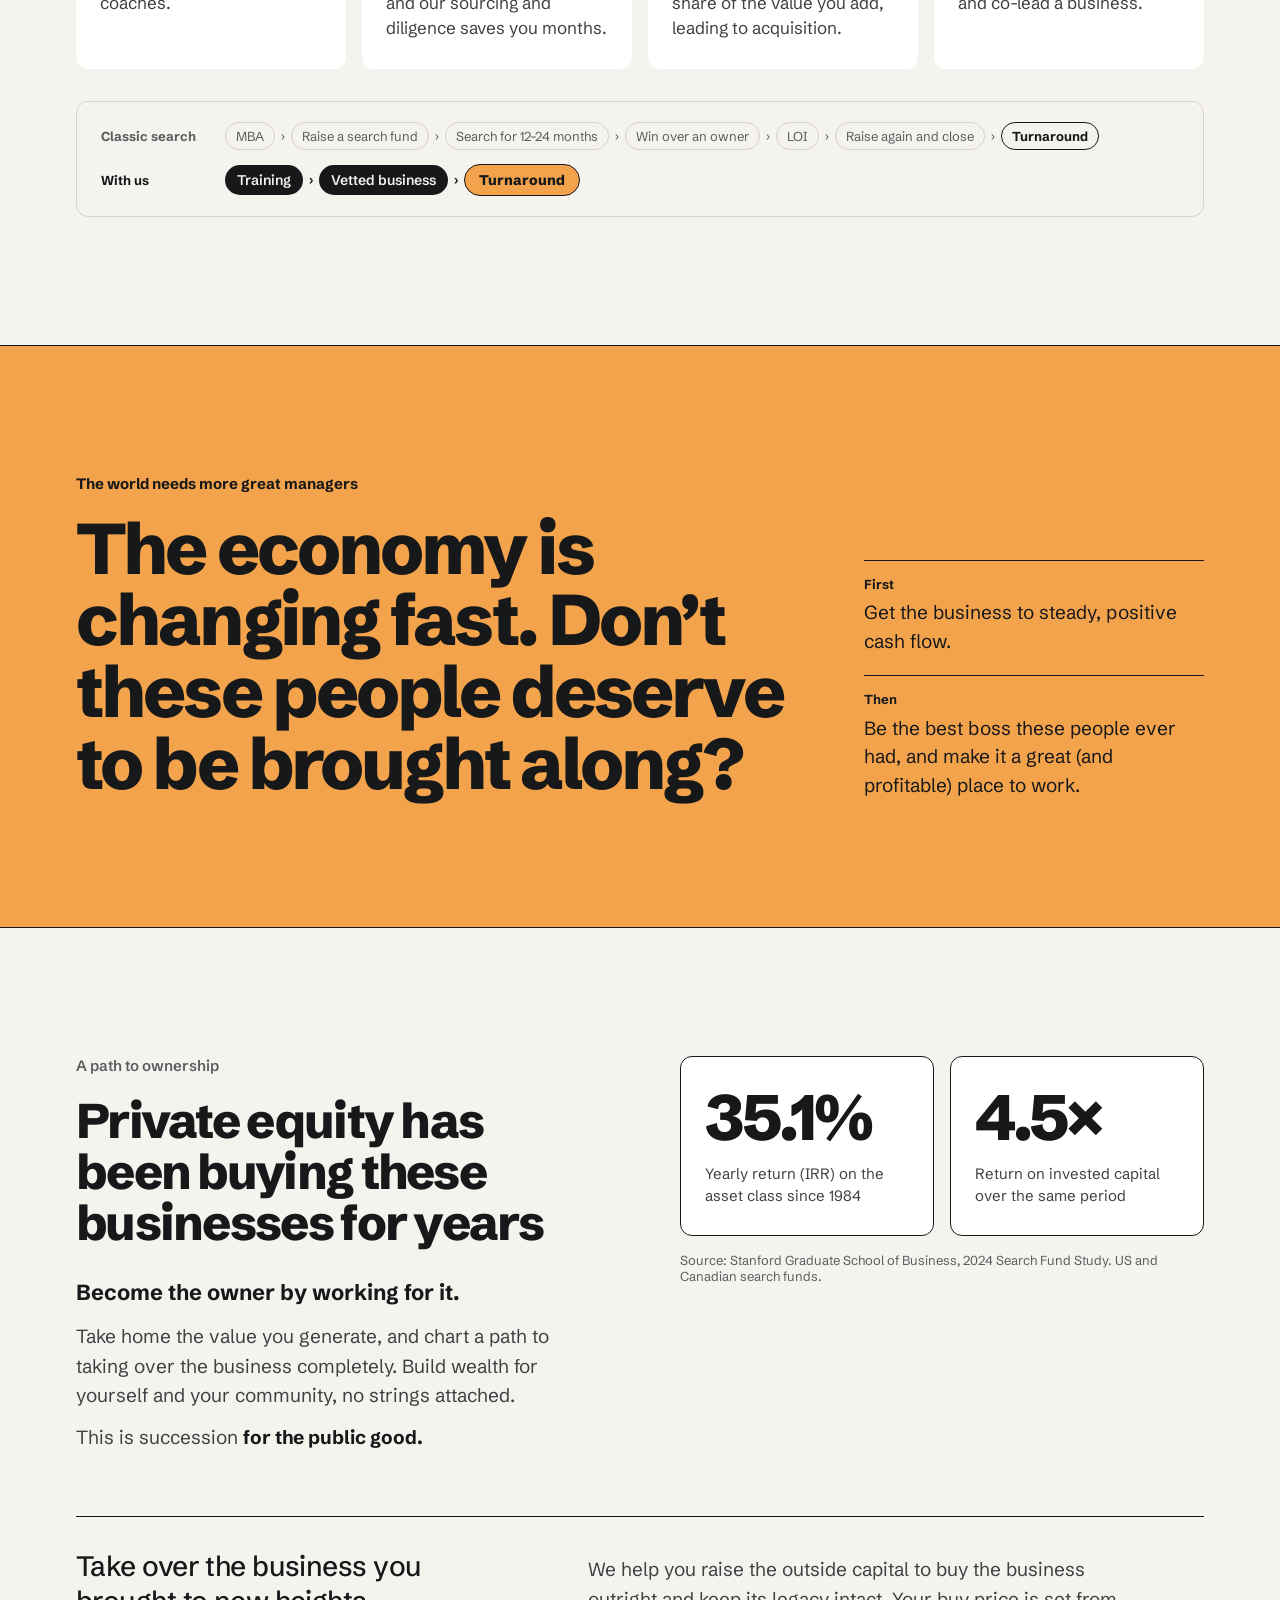
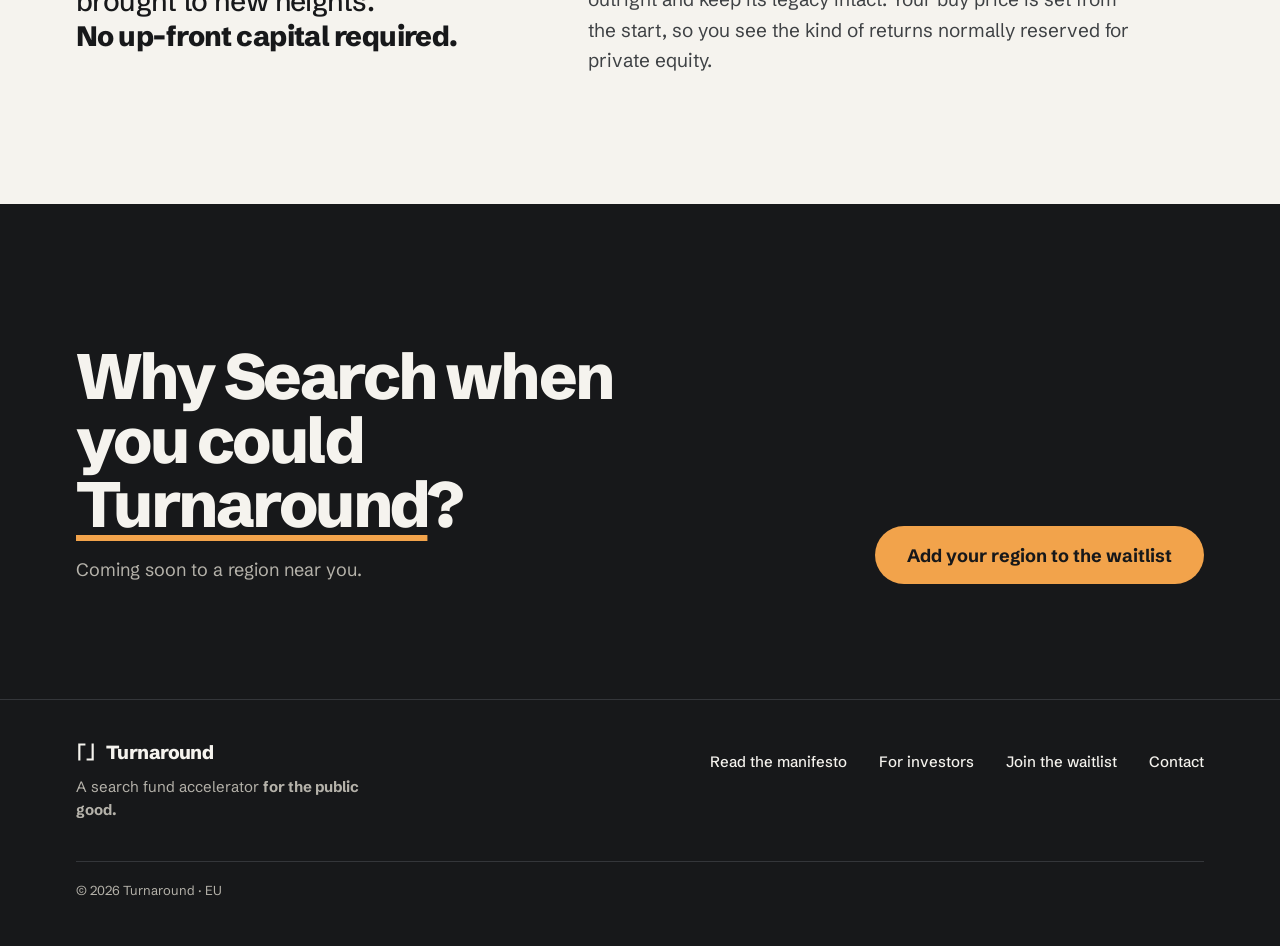
==== commit c021f5bd: "Connect waitlist sheet, copy sync, carousel keeps moving on hover - Set WAITLIST_ENDPOINT to the dep" ====
--- a/index.html
+++ b/index.html
@@ -193,7 +193,7 @@
           <div class="card">
             <p class="card__num">02</p>
             <h3 class="card__title">Vetted businesses</h3>
-            <p class="card__body">We introduce you to owners who are ready to sell. The deal is still yours to make, and our sourcing and diligence save you months.</p>
+            <p class="card__body">We introduce you to owners who are ready to sell. The deal is still yours to make, and our sourcing and diligence saves you months.</p>
           </div>
           <div class="card">
             <p class="card__num">03</p>
@@ -345,8 +345,8 @@
     </div>
   </div>
 
-  <script src="marquee.js?v=2" defer></script>
-  <script src="waitlist.js?v=4" defer></script>
+  <script src="marquee.js?v=3" defer></script>
+  <script src="waitlist.js?v=5" defer></script>
   <script src="footnotes.js?v=1" defer></script>
 </body>
 </html>
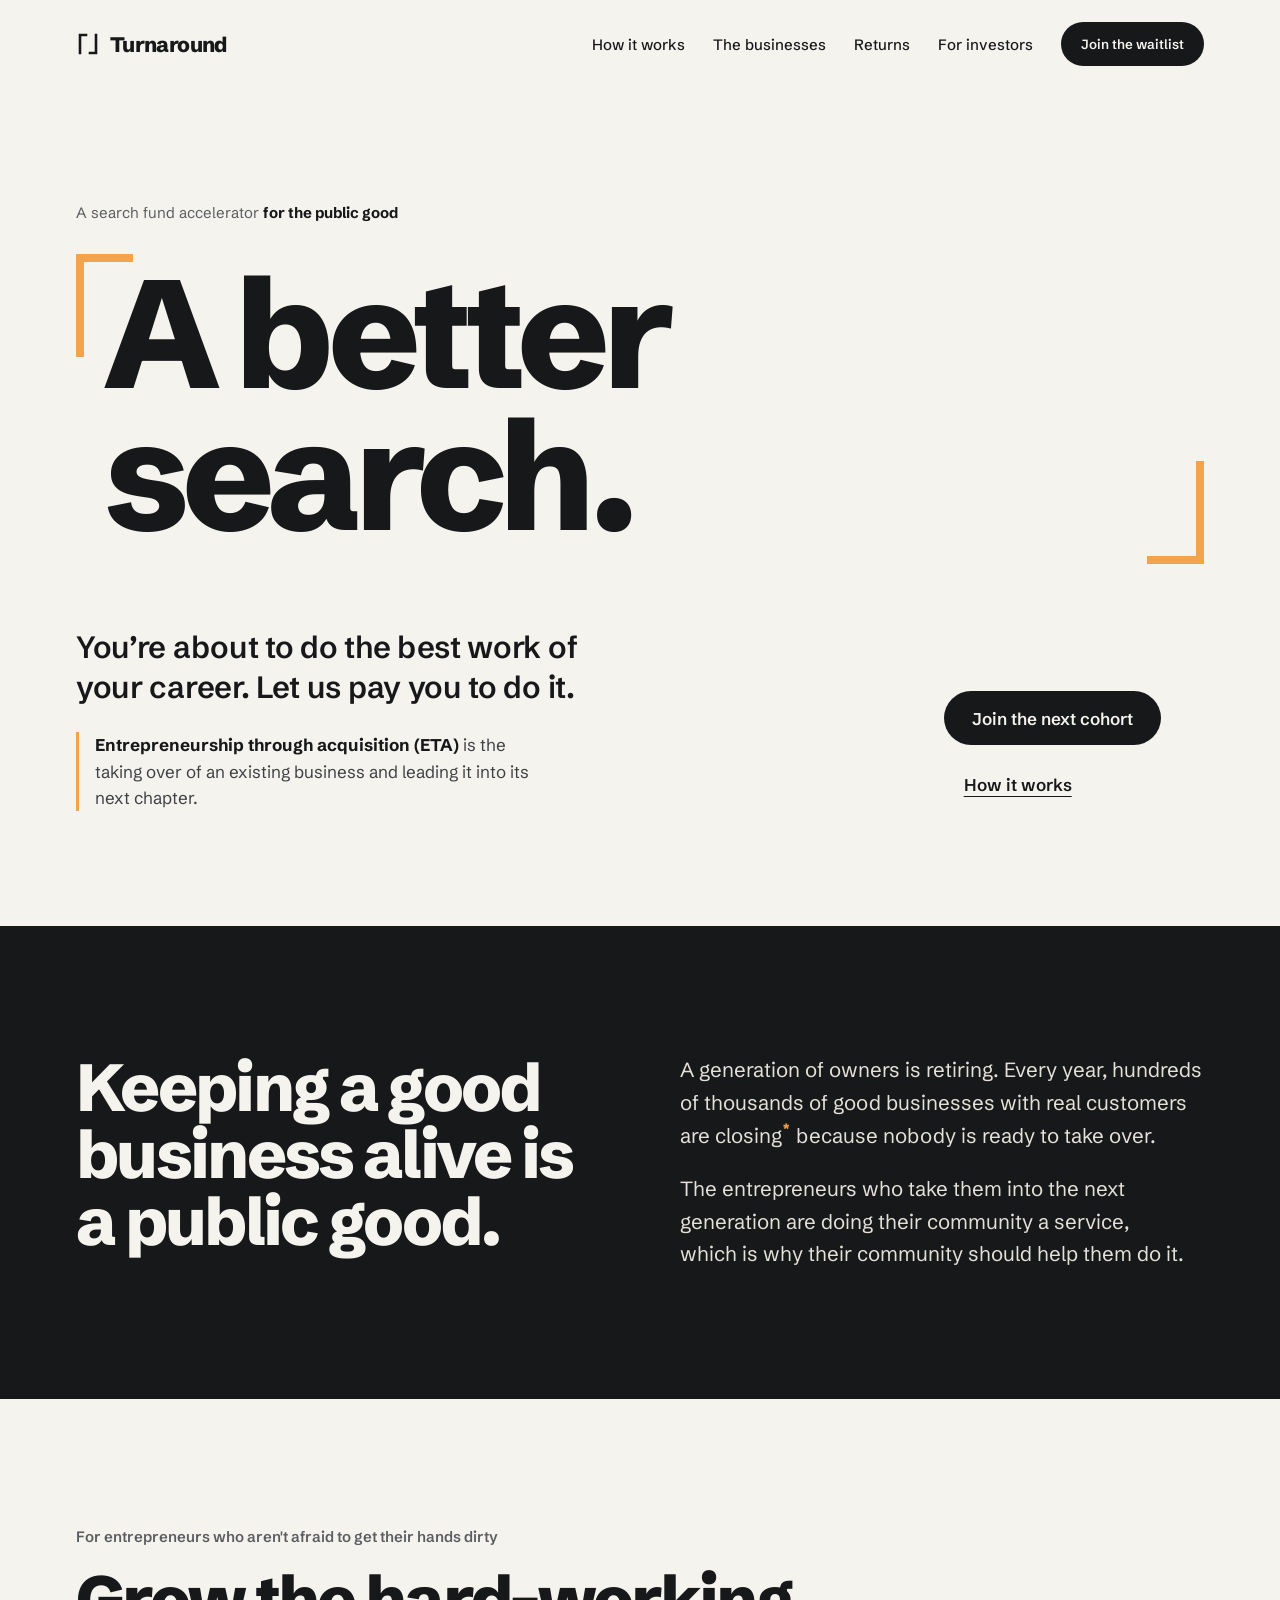
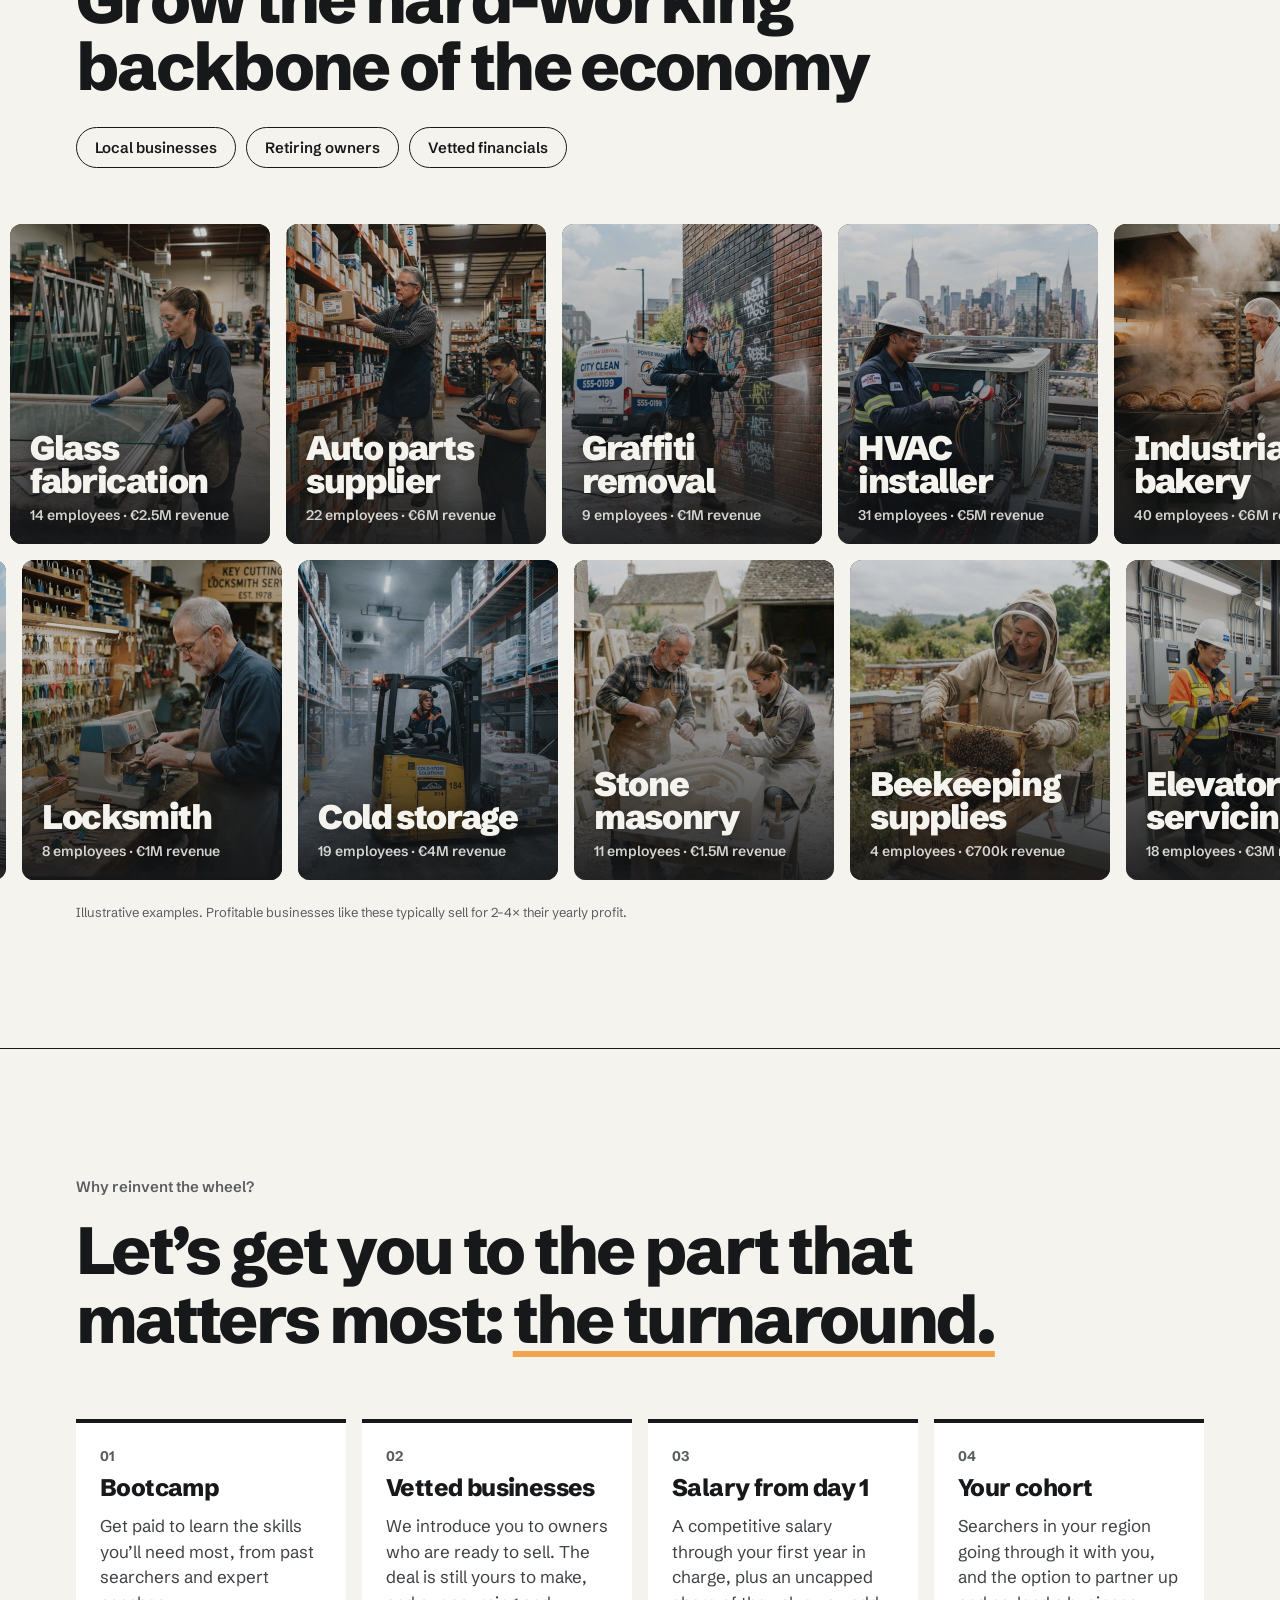
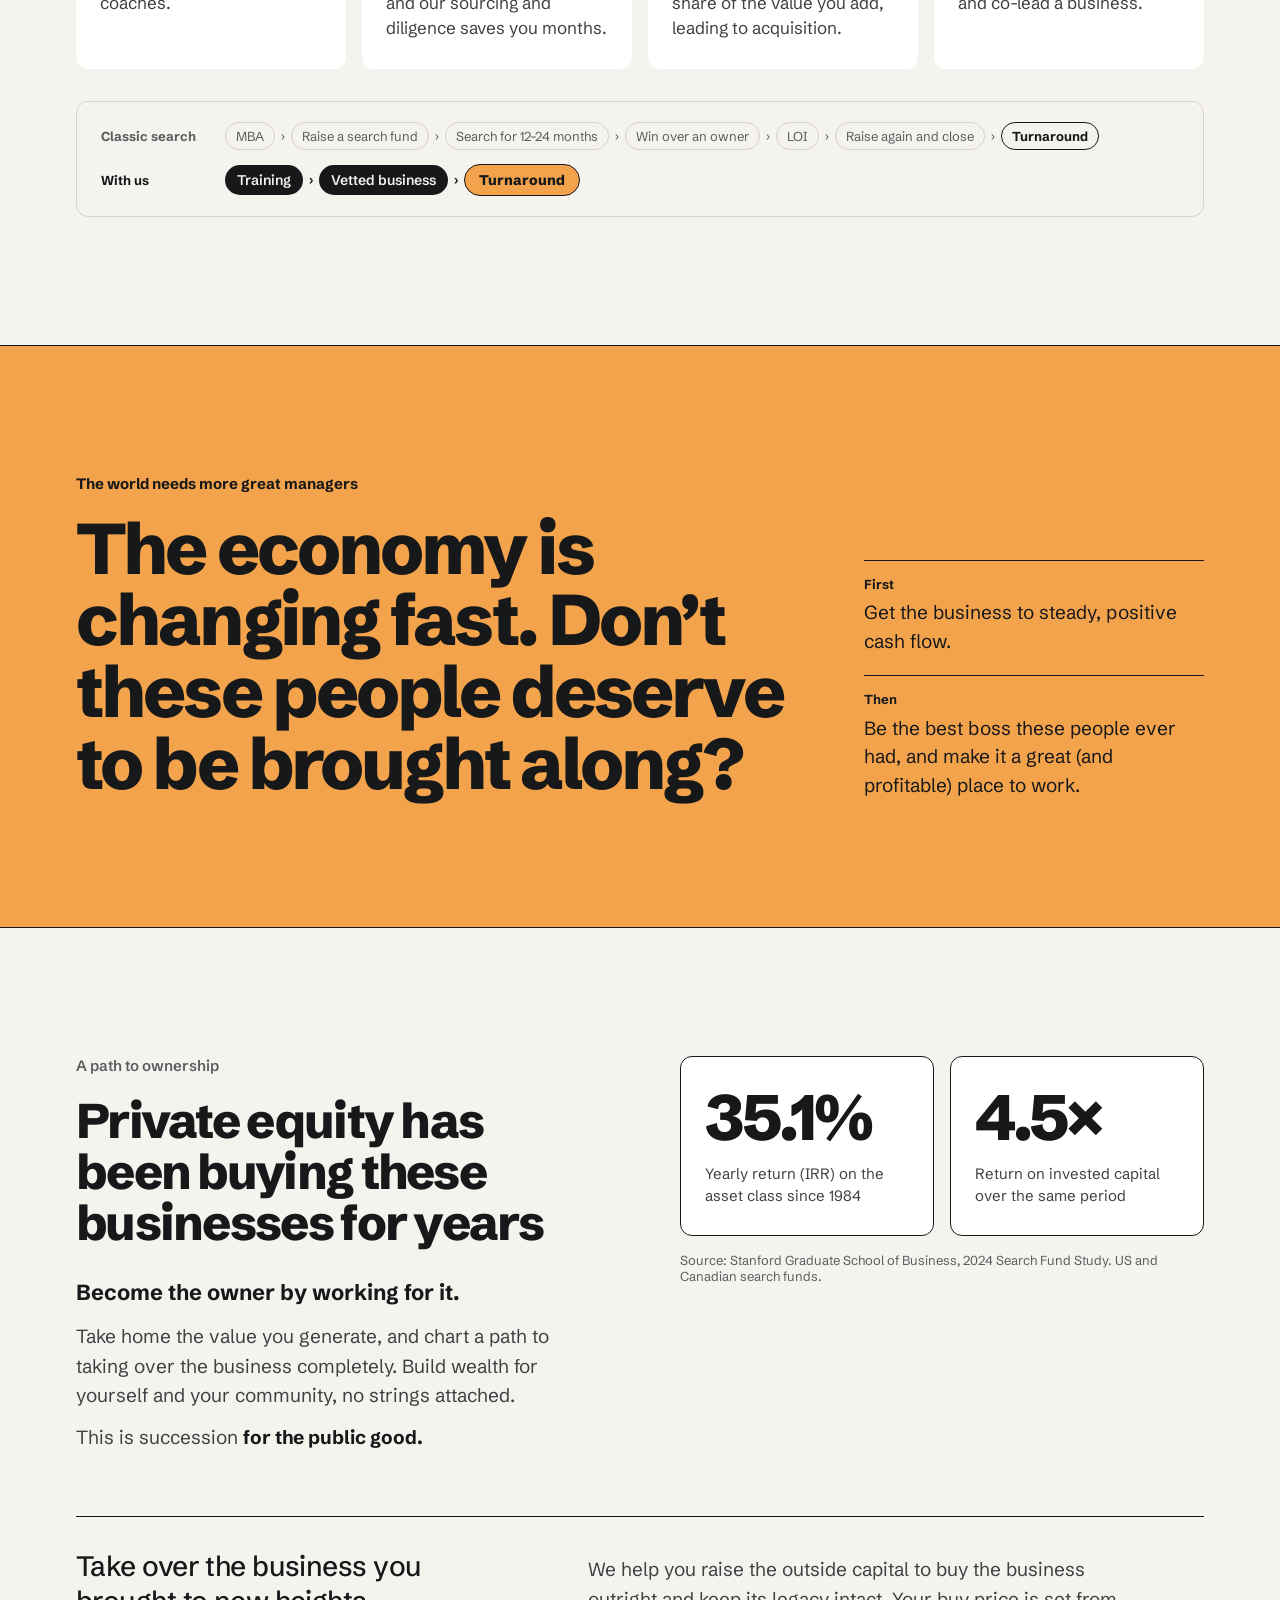
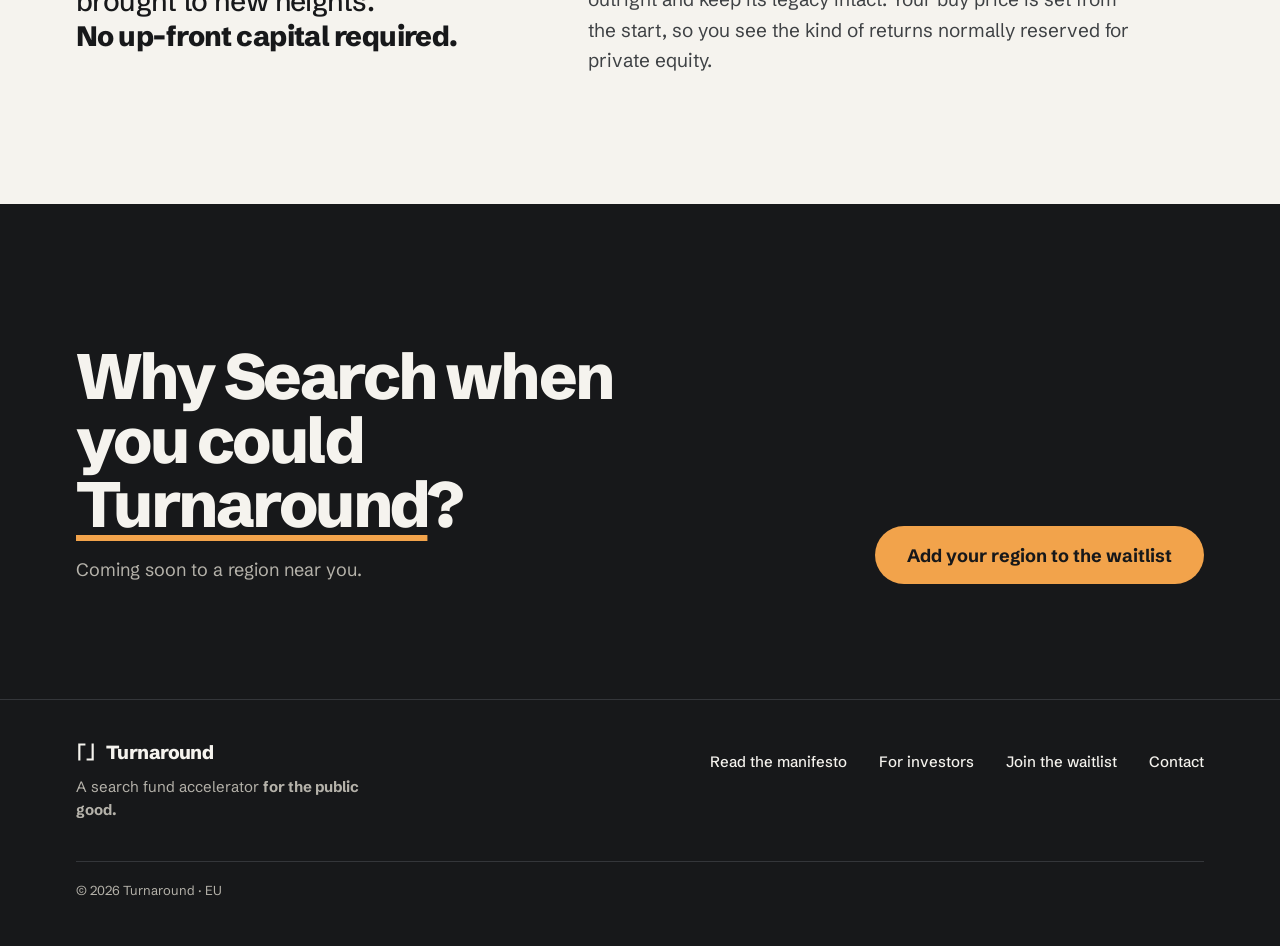
==== commit e979ae1d: "Add favicon (SVG, ICO, apple-touch-icon) and link on both pages Co-Authored-By: Claude Sonnet 5.5 <n" ====
--- a/index.html
+++ b/index.html
@@ -5,6 +5,11 @@
   <meta name="viewport" content="width=device-width, initial-scale=1, viewport-fit=cover" />
   <title>Turnaround · A better search</title>
   <meta name="description" content="A search fund accelerator for the public good. We pay entrepreneurs to take over and grow the local businesses their communities can't afford to lose." />
+
+  <link rel="icon" href="favicon.svg" type="image/svg+xml" />
+  <link rel="icon" href="favicon.ico" sizes="48x48" />
+  <link rel="apple-touch-icon" href="apple-touch-icon.png" />
+  <meta name="theme-color" content="#F5F3EE" />
 
   <link rel="preconnect" href="https://fonts.googleapis.com" />
   <link rel="preconnect" href="https://fonts.gstatic.com" crossorigin />
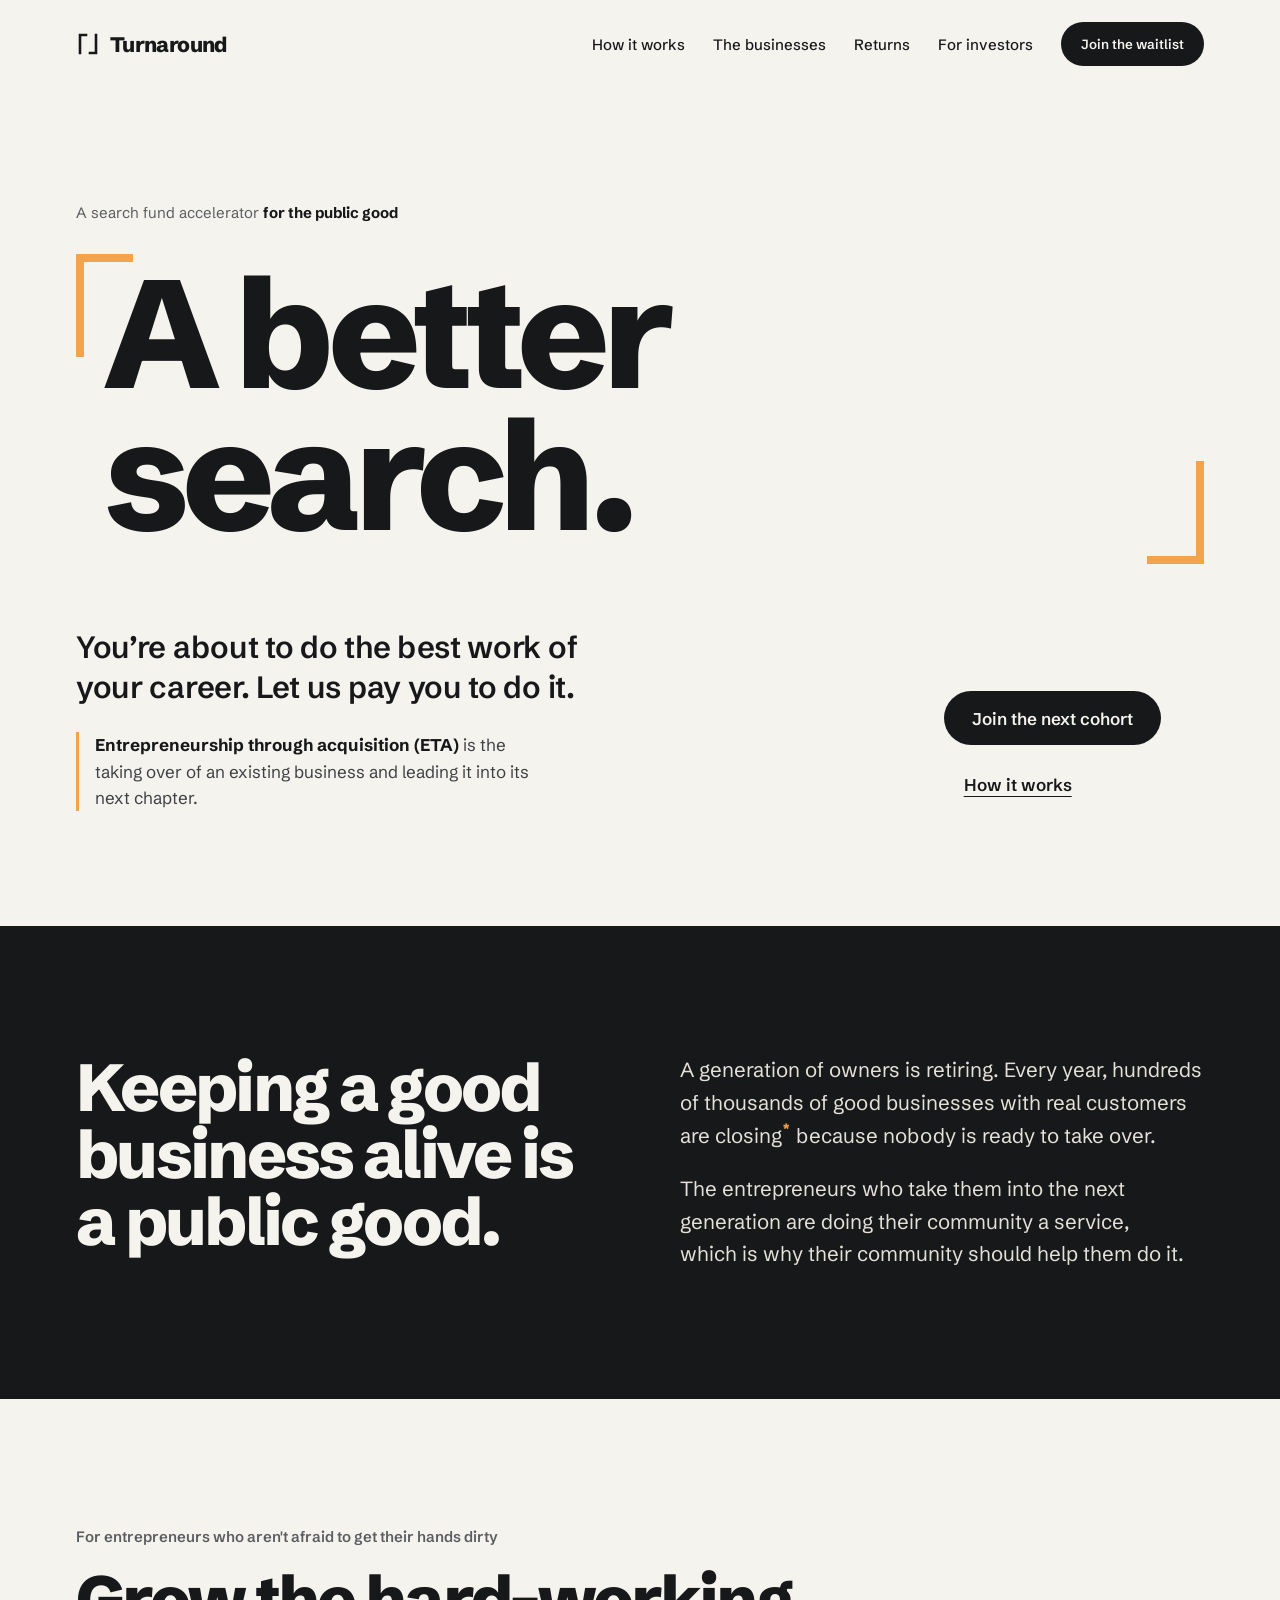
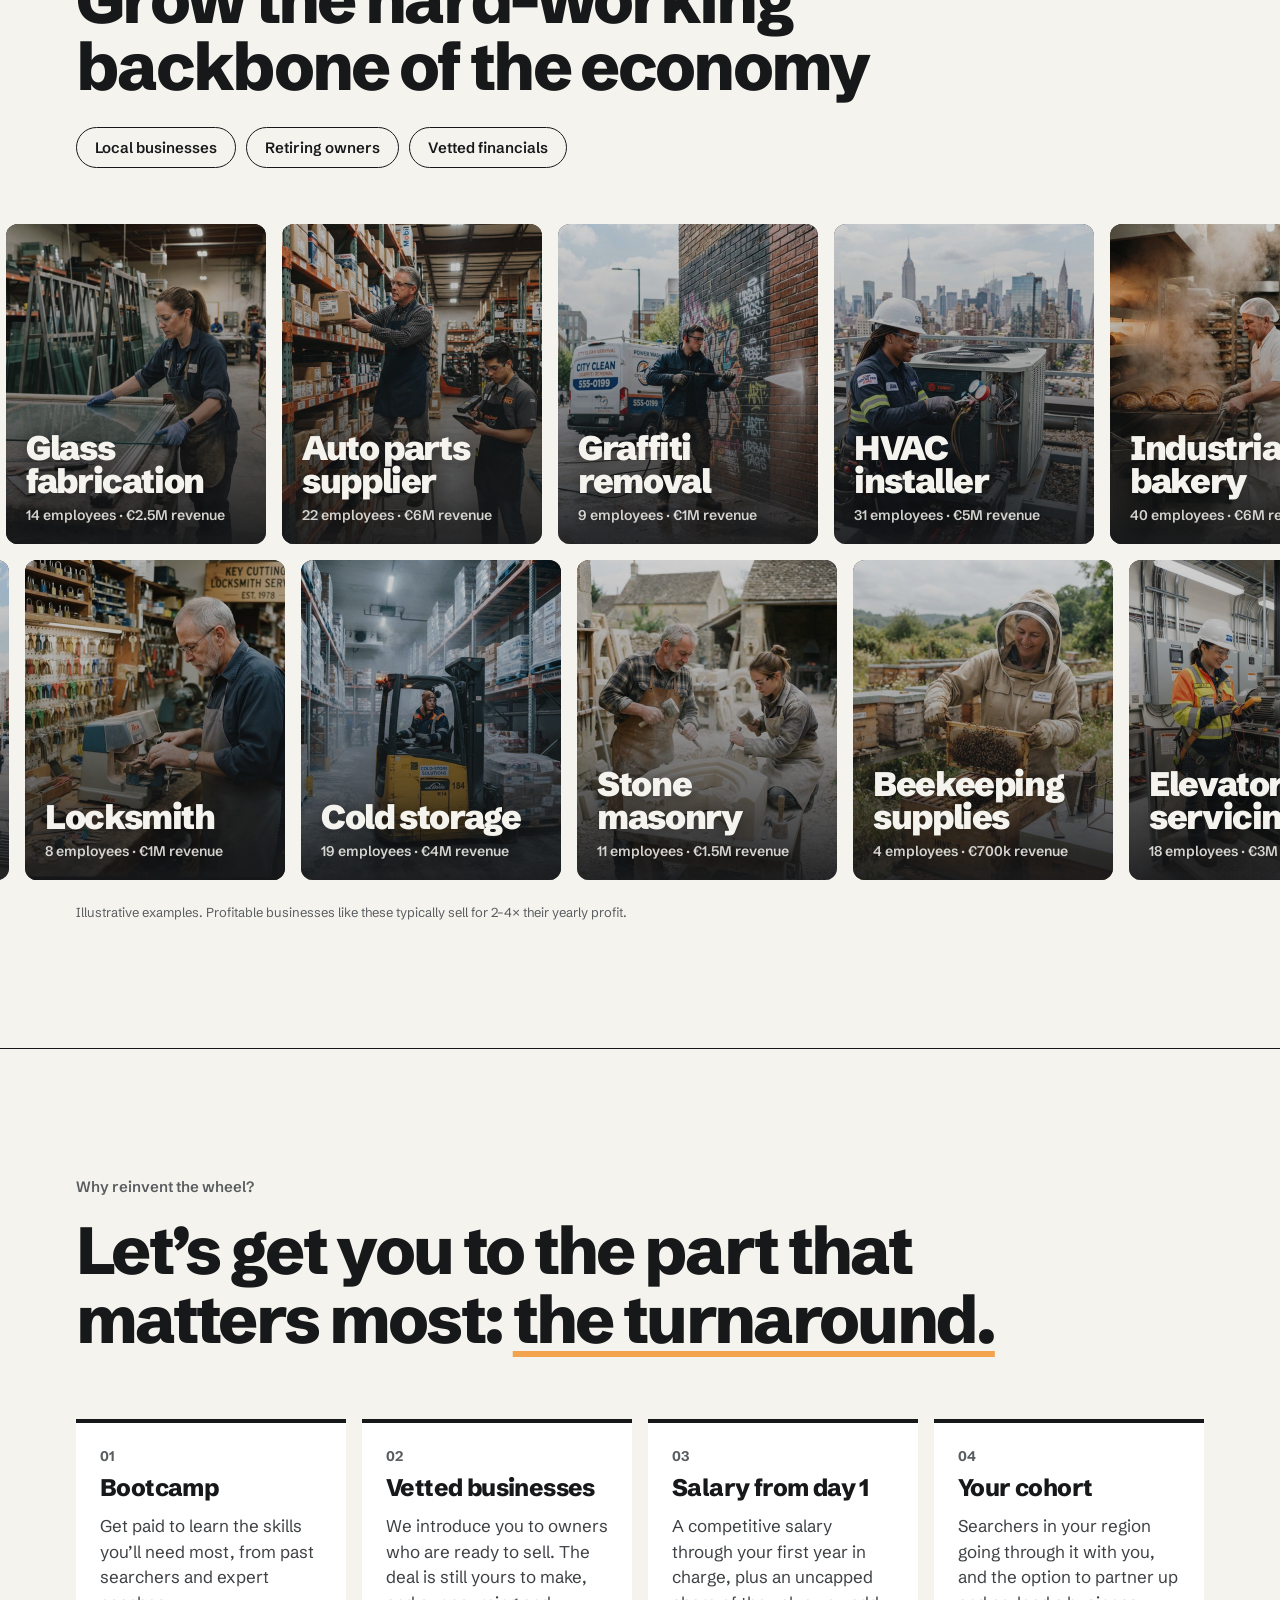
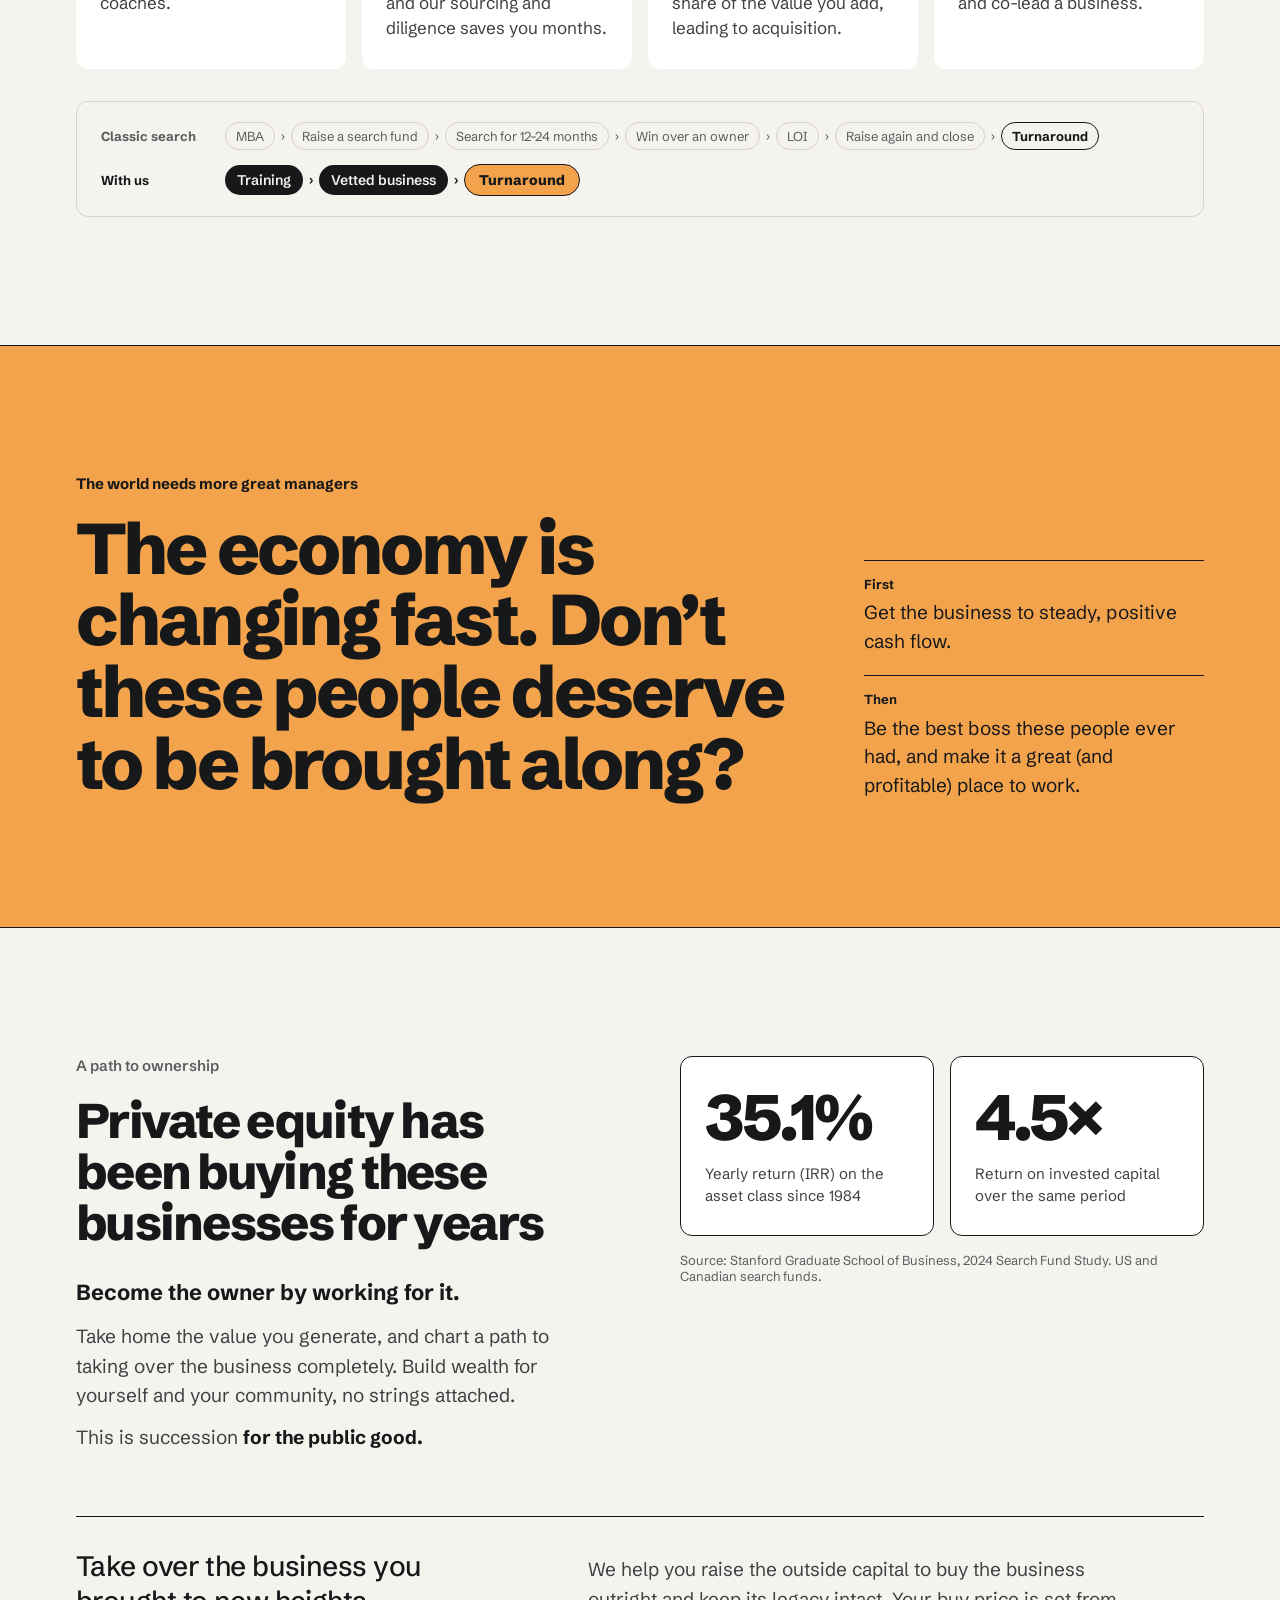
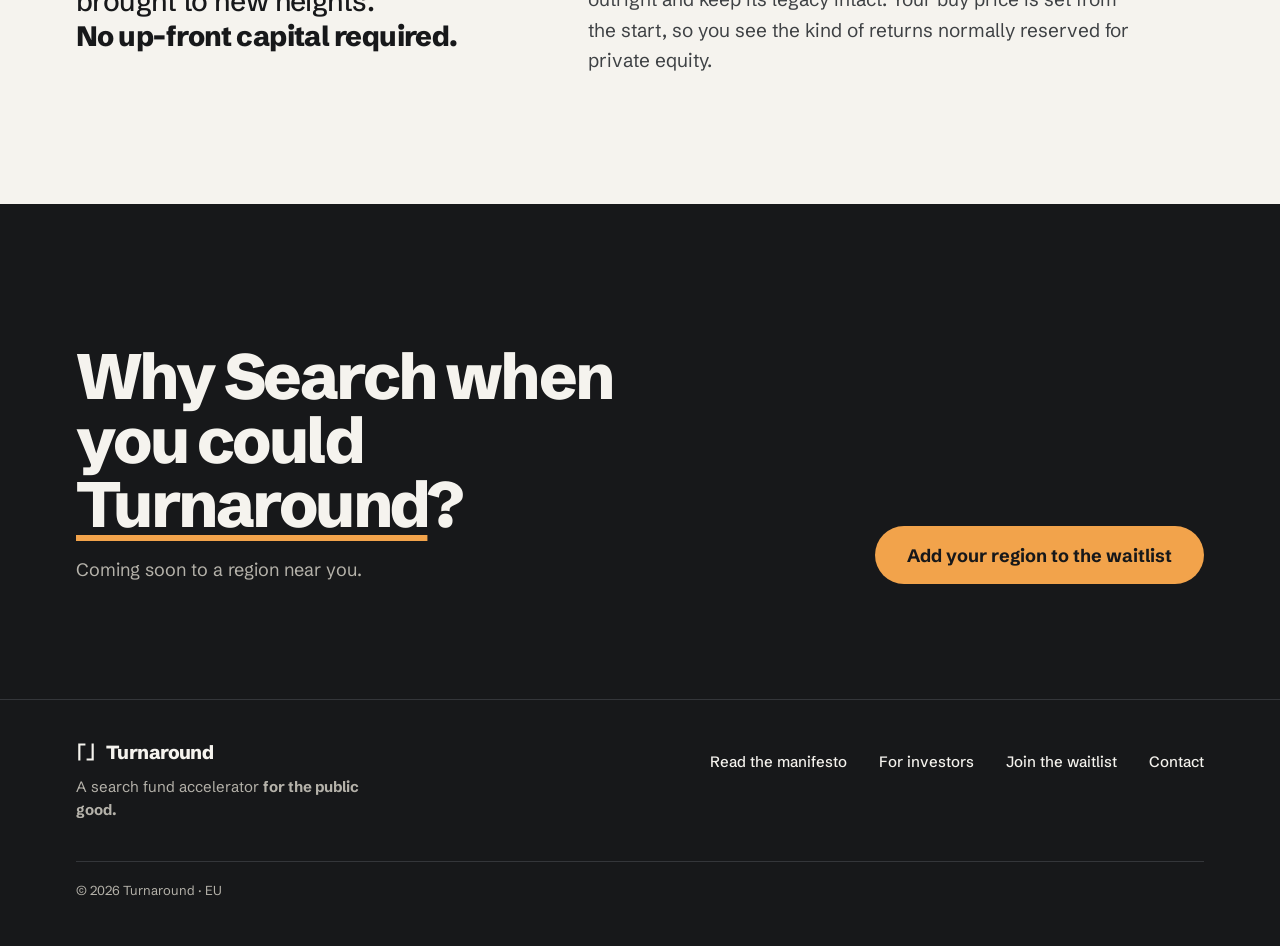
==== commit dcadc8f7: "Sand + amber favicon and Open Graph link preview image Co-Authored-By: Claude Opus 5.5 <noreply@anth" ====
--- a/index.html
+++ b/index.html
@@ -6,10 +6,21 @@
   <title>Turnaround · A better search</title>
   <meta name="description" content="A search fund accelerator for the public good. We pay entrepreneurs to take over and grow the local businesses their communities can't afford to lose." />
 
-  <link rel="icon" href="favicon.svg" type="image/svg+xml" />
-  <link rel="icon" href="favicon.ico" sizes="48x48" />
-  <link rel="apple-touch-icon" href="apple-touch-icon.png" />
+  <link rel="icon" href="favicon.svg?v=2" type="image/svg+xml" />
+  <link rel="icon" href="favicon.ico?v=2" sizes="48x48" />
+  <link rel="apple-touch-icon" href="apple-touch-icon.png?v=2" />
   <meta name="theme-color" content="#F5F3EE" />
+  <meta property="og:type" content="website" />
+  <meta property="og:site_name" content="Turnaround" />
+  <meta property="og:title" content="Turnaround · A better search" />
+  <meta property="og:description" content="A search fund accelerator for the public good. We pay entrepreneurs to take over and grow the local businesses their communities can't afford to lose." />
+  <meta property="og:url" content="https://jonathantari.github.io/site-2/" />
+  <meta property="og:image" content="https://jonathantari.github.io/site-2/og-image.png?v=1" />
+  <meta property="og:image:width" content="1200" />
+  <meta property="og:image:height" content="630" />
+  <meta property="og:image:alt" content="A better search. A search fund accelerator for the public good." />
+  <meta name="twitter:card" content="summary_large_image" />
+  <meta name="twitter:image" content="https://jonathantari.github.io/site-2/og-image.png?v=1" />
 
   <link rel="preconnect" href="https://fonts.googleapis.com" />
   <link rel="preconnect" href="https://fonts.gstatic.com" crossorigin />
